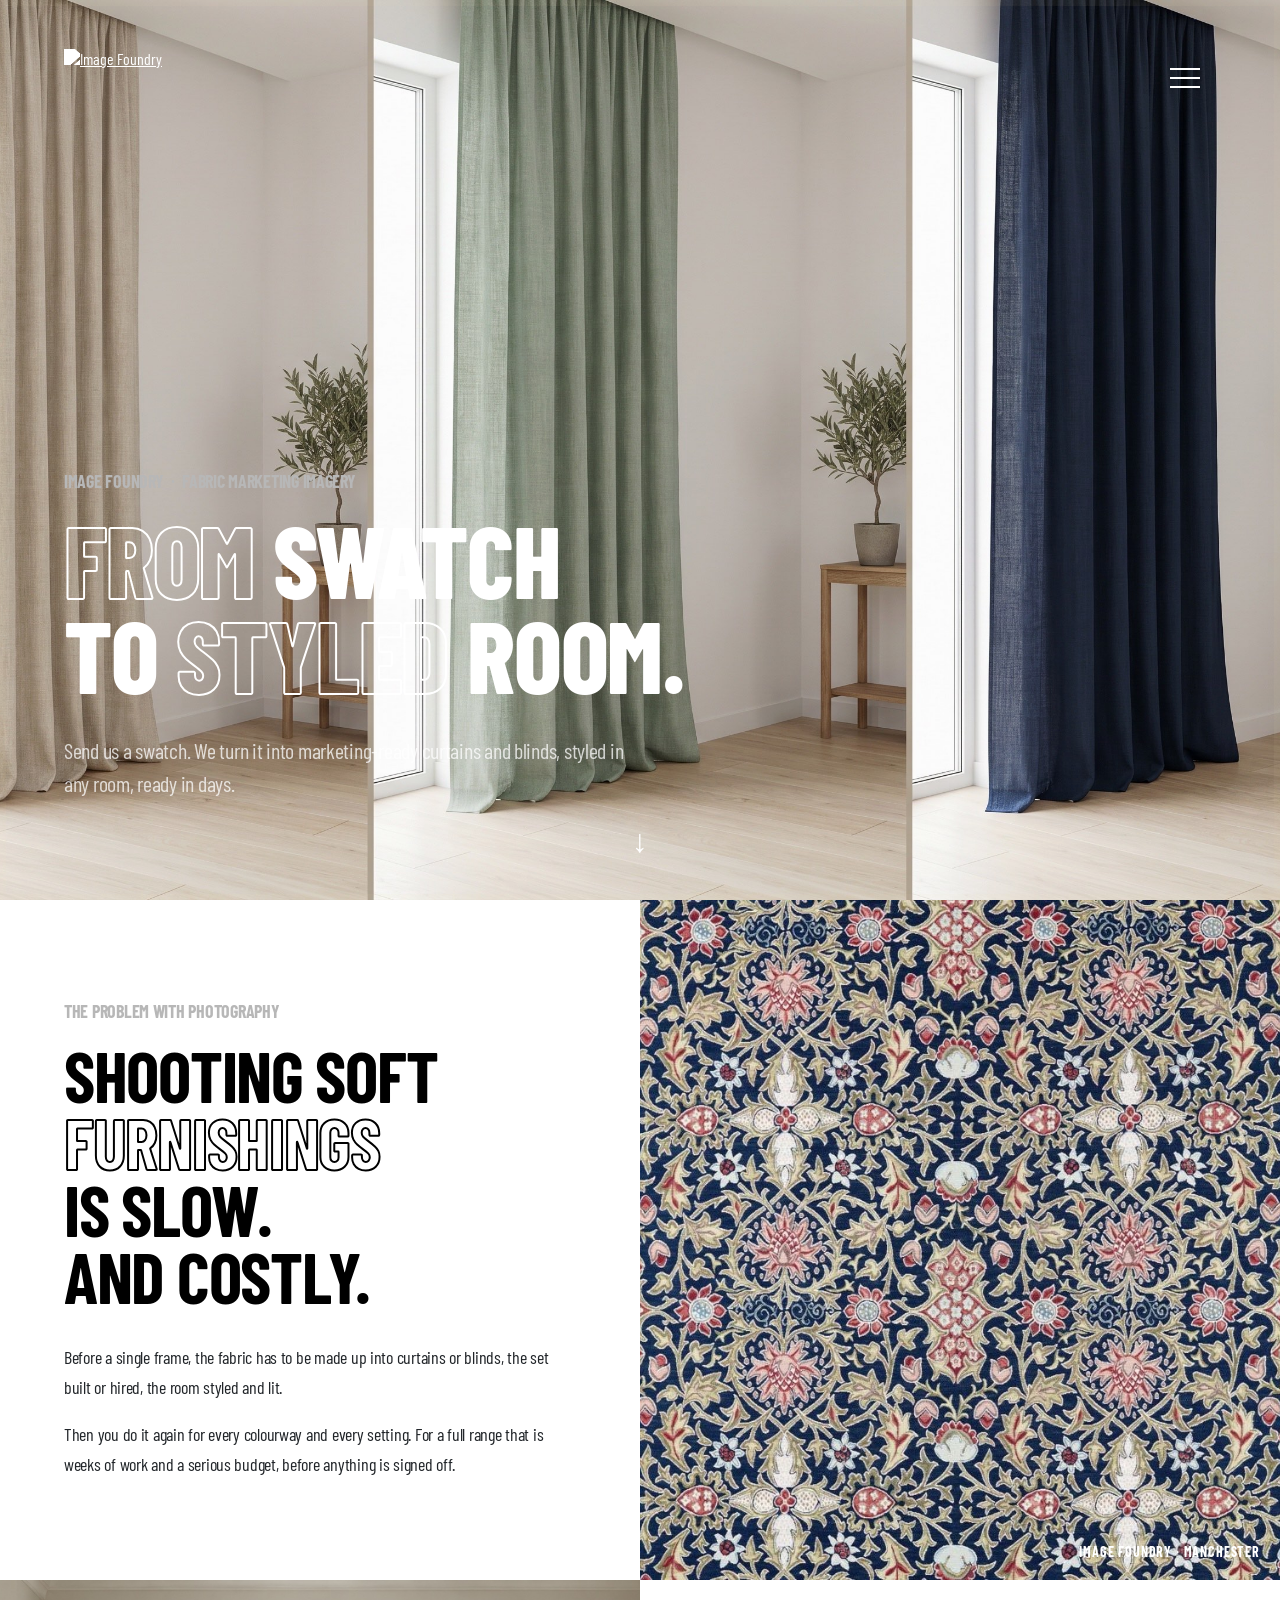
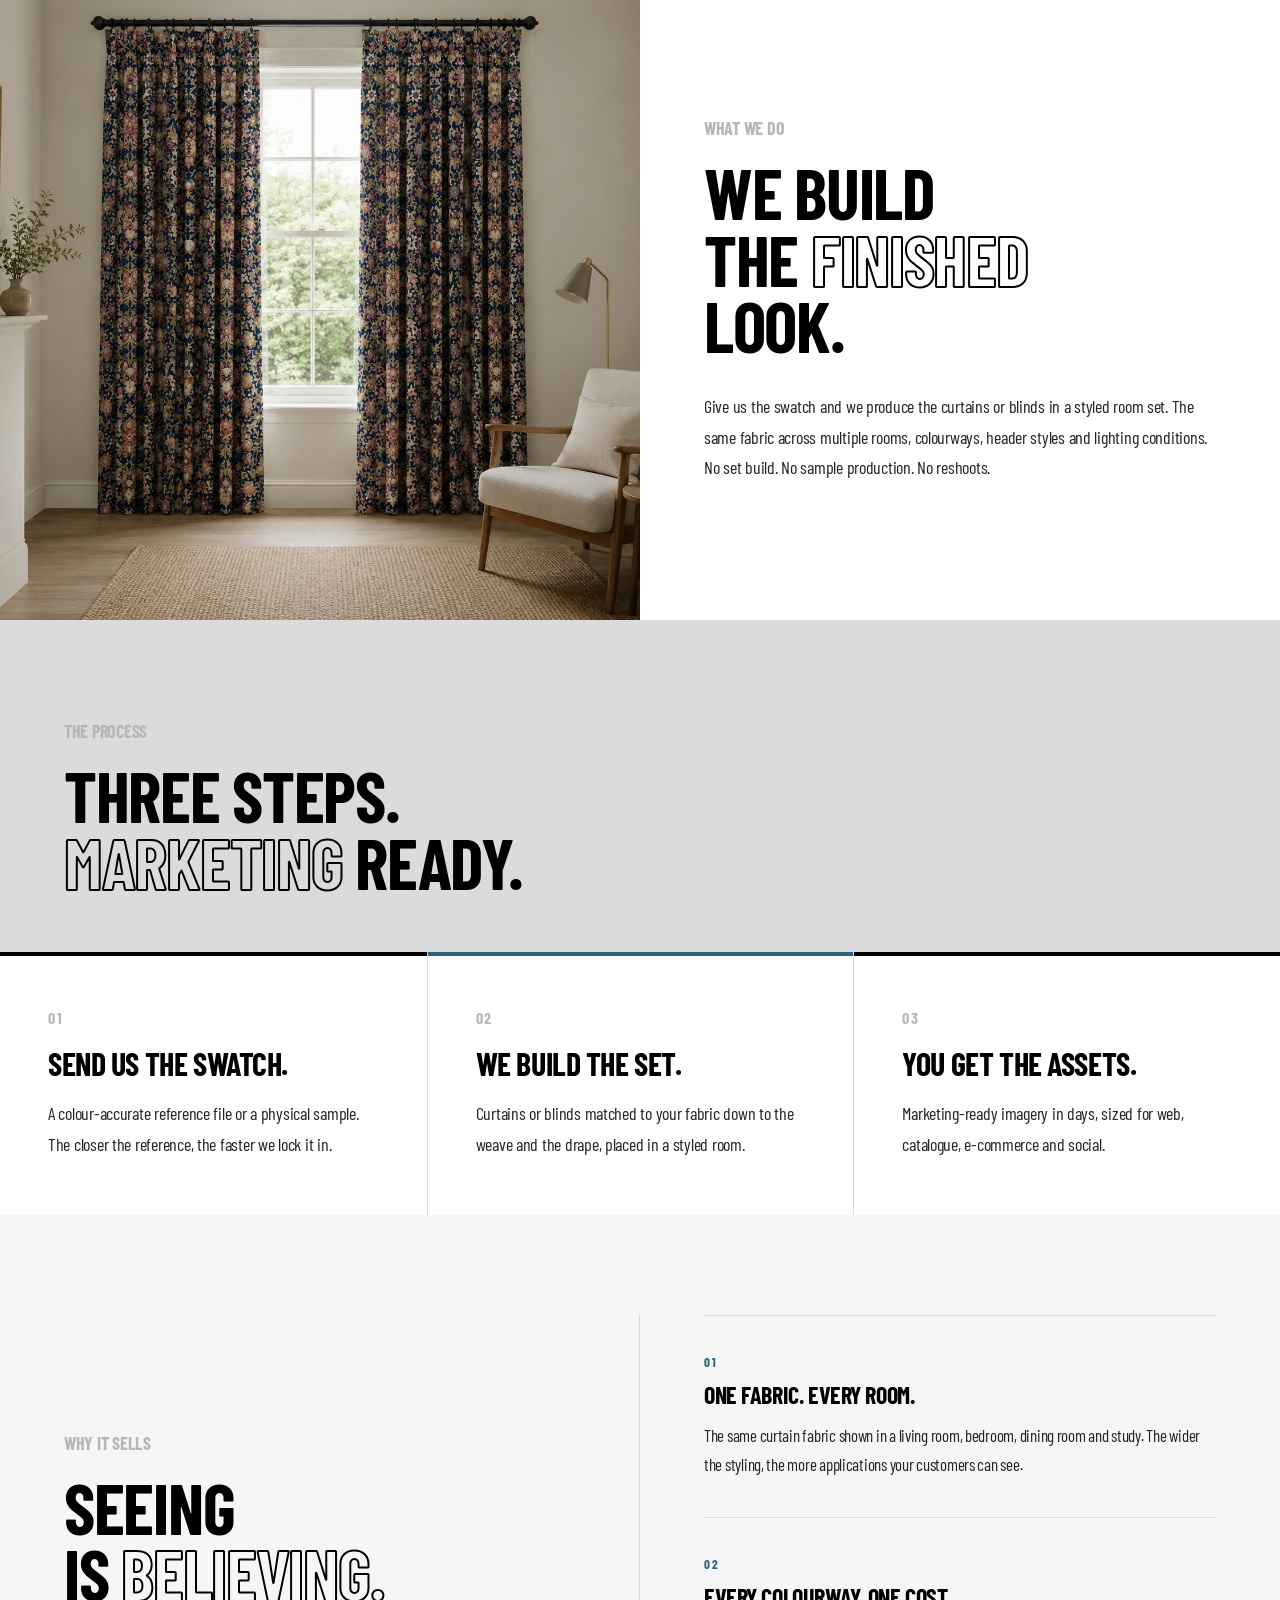
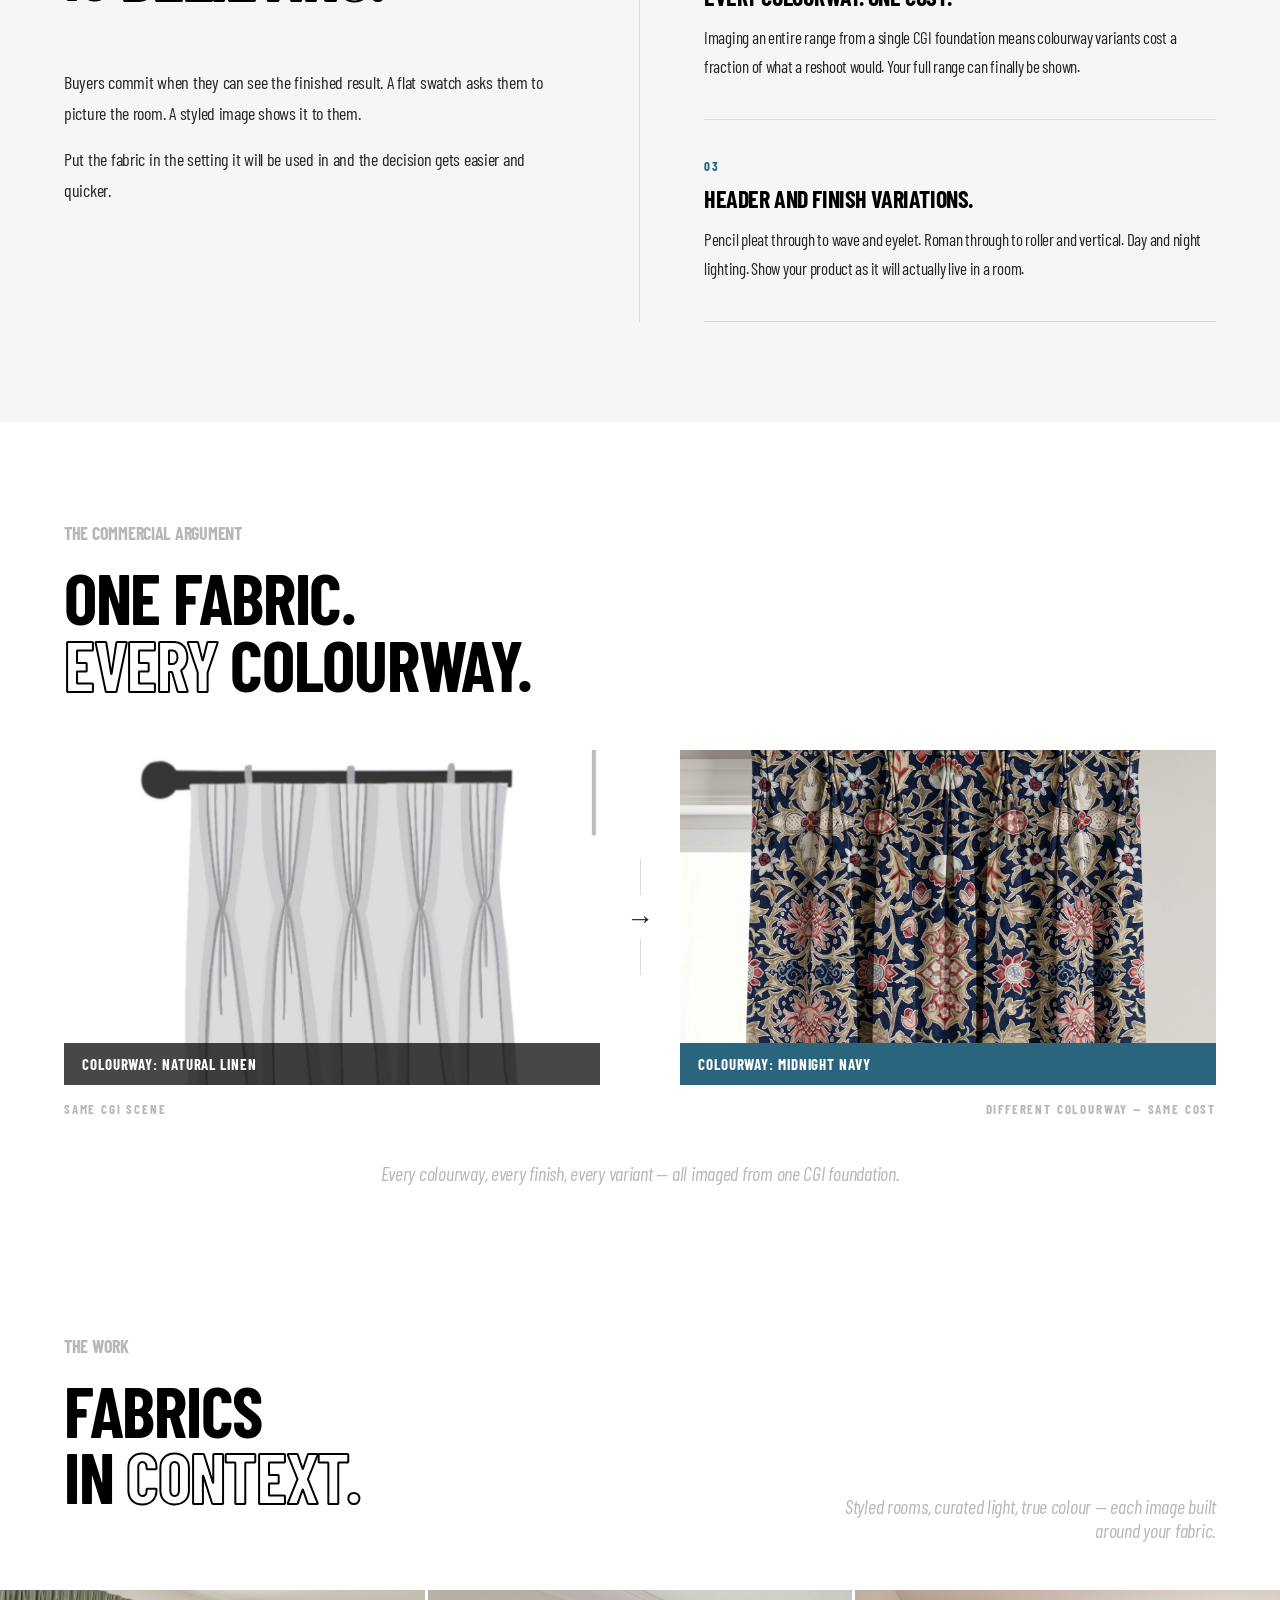
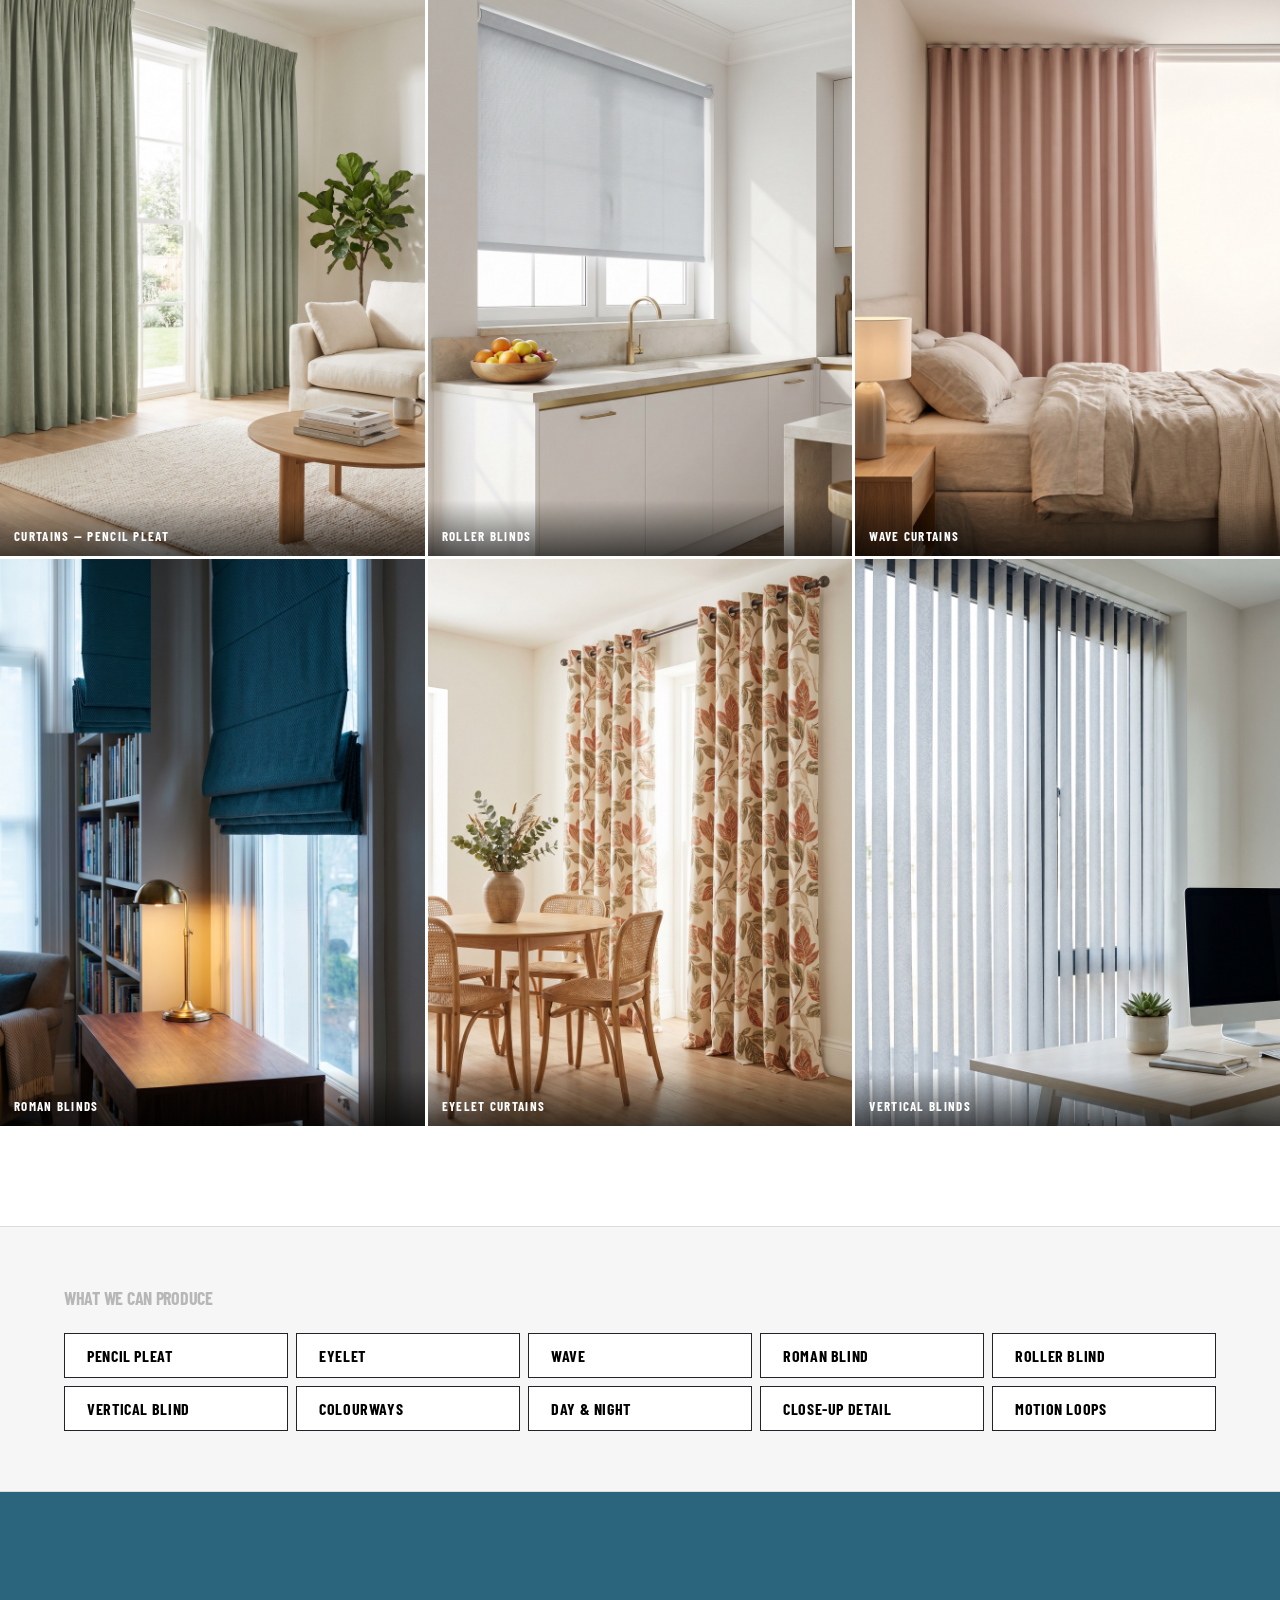
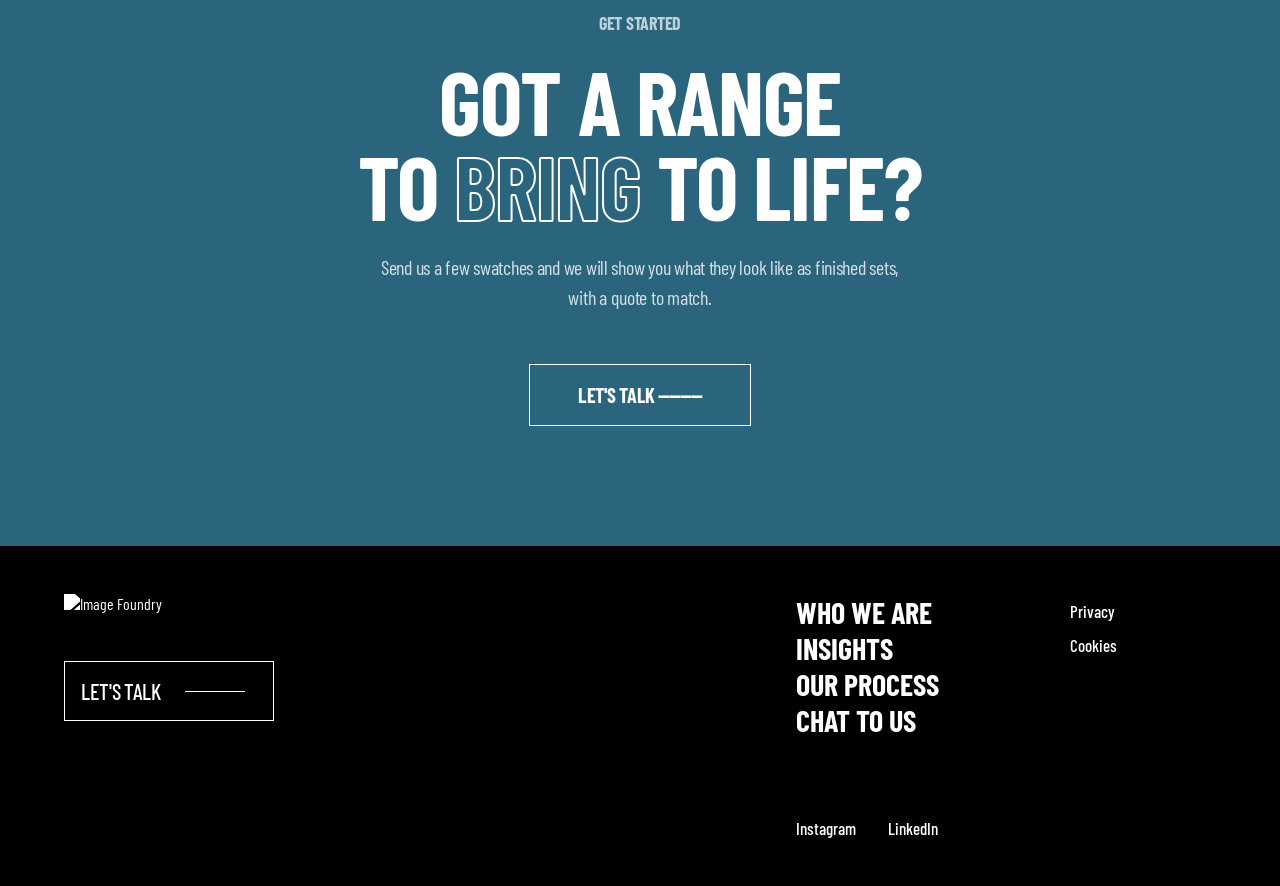
==== index.html @ 603dbf9d "Performance: compress images to 65%, lazy load, preload hero" ====
<!DOCTYPE html>
<html lang="en">
<head>
<meta charset="UTF-8">
<meta name="viewport" content="width=device-width, initial-scale=1.0">
<title>Curtain &amp; Blind Fabric Imagery | Image Foundry</title>
<link rel="preconnect" href="https://fonts.googleapis.com">
<link rel="preconnect" href="https://fonts.gstatic.com" crossorigin>
<link href="https://fonts.googleapis.com/css2?family=Barlow+Condensed:ital,wght@0,300;0,400;0,500;0,600;0,700;0,800;1,400&display=swap" rel="stylesheet" media="print" onload="this.media='all'">
<noscript><link href="https://fonts.googleapis.com/css2?family=Barlow+Condensed:ital,wght@0,300;0,400;0,500;0,600;0,700;0,800;1,400&display=swap" rel="stylesheet"></noscript>

<link rel="preload" href="images/1-HERO~1.jpg" as="image" fetchpriority="high">
<link rel="stylesheet" href="style.css">

</head>
<body>

<!-- HEADER -->
<header class="site-header">
  <div class="bi"><a href="https://www.imagefoundry.co.uk/"><img src="https://www.imagefoundry.co.uk/wp-content/themes/blankslate/images/if-logo.svg" alt="Image Foundry" /></a></div>
</header>

<!-- Floating nav widget -->
<div class="sf">
  <div class="sf-top-row">
    <div class="sf-phone"><a href="tel:01613021580">0161 302 1580</a></div>
    <div class="sf-burger" role="button" aria-label="Open menu"><span></span></div>
  </div>
  <div class="sf-contact-btn"><a href="https://www.imagefoundry.co.uk/contact-us/">Let's talk</a></div>
</div>

<!-- Full-screen nav overlay -->
<nav class="nav-overlay" id="navOverlay">
  <div class="nav-content-panel" id="navContentPanel"></div>
  <div class="nav-links-panel">
    <button class="nav-close" id="navClose" aria-label="Close">&#10005;</button>
    <ul class="nav-links">
      <li><a href="https://www.imagefoundry.co.uk/about-us/"      data-key="about">About</a></li>
      <li><a href="https://www.imagefoundry.co.uk/your-industry/" data-key="industry">Your Industry</a></li>
      <li><a href="https://www.imagefoundry.co.uk/work/"          data-key="cases">Case Studies</a></li>
      <li><a href="https://www.imagefoundry.co.uk/insights/"      data-key="insights">Insights</a></li>
      <li><a href="https://www.imagefoundry.co.uk/process/"       data-key="process">Our Process</a></li>
      <li><a href="https://www.imagefoundry.co.uk/contact-us/"    data-key="contact">Chat to us</a></li>
    </ul>
    <div class="nav-privacy">
      <a href="https://www.imagefoundry.co.uk/privacy-policy/privacy-policy/">Privacy policy</a>
    </div>
    <div class="nav-social">
      <a href="https://www.instagram.com/imagefoundrystudios/">Instagram</a>
      <a href="https://www.linkedin.com/company/image-foundry-studios/">LinkedIn</a>
    </div>
  </div>
</nav>


<!-- S1 — HERO -->
<section class="hero" id="top">
  <div class="hero-slides">
    <img class="hero-slide active" src="images/1-HERO~1.jpg" alt="Curtains in multiple colourways — Image Foundry CGI" width="2752" height="1536" fetchpriority="high">
    <img class="hero-slide" src="images/image-5.jpeg" alt="Styled curtains in living room — Image Foundry CGI" width="1920" height="1280" loading="lazy">
  </div>
  <div class="hero-overlay"></div>
  <div class="hero-content">
    <span class="hero-eyebrow">Image Foundry &nbsp;·&nbsp; Fabric Marketing Imagery</span>
    <h1 class="hero-h1">
      <span class="outline-white">FROM</span> SWATCH<br>
      TO <span class="outline-white">STYLED</span> ROOM.
    </h1>
    <p class="hero-sub">
      Send us a swatch. We turn it into marketing-ready curtains and blinds, styled in any room, ready in days.
    </p>
  </div>

  <a class="hero-chevron" href="#problem">↓</a>
</section>


<!-- S2 — THE PROBLEM -->
<section class="section-split" id="problem">
  <div class="split-text wow">
    <span class="section-eyebrow">The problem with photography</span>
    <h2 class="section-h2">
      SHOOTING SOFT<br>
      <span class="outline">FURNISHINGS</span><br>
      IS SLOW.<br>
      AND COSTLY.
    </h2>
    <p class="section-body">
      Before a single frame, the fabric has to be made up into curtains or blinds, the set built or hired, the room styled and lit.
    </p>
    <p class="section-body">
      Then you do it again for every colourway and every setting. For a full range that is weeks of work and a serious budget, before anything is signed off.
    </p>
  </div>
  <div class="split-image">
    <!-- Replace with: <img src="YOUR_IMAGE.jpg" alt="Fabric swatch on design table"> -->
    <img class="split-image-bg" src="images/image-3.jpeg" loading="lazy" decoding="async" alt="Fabric pattern close-up — Image Foundry CGI" style="width:100%;height:100%;object-fit:cover;display:block;">
    <div class="split-image-caption">Image Foundry · Manchester</div>
  </div>
</section>


<!-- S3 — WHAT WE DO (image left, text right) -->
<section class="section-split section-split--reverse" id="whatwedo">
  <div class="split-text wow">
    <span class="section-eyebrow">What we do</span>
    <h2 class="section-h2">
      WE BUILD<br>
      THE <span class="outline">FINISHED</span><br>
      LOOK.
    </h2>
    <p class="section-body">
      Give us the swatch and we produce the curtains or blinds in a styled room set. The same fabric across multiple rooms, colourways, header styles and lighting conditions. No set build. No sample production. No reshoots.
    </p>
  </div>
  <div class="split-image">
    <img class="split-image-bg" src="images/image-1.jpeg" loading="lazy" decoding="async" alt="Curtains in styled room — Image Foundry CGI" style="width:100%;height:100%;object-fit:cover;display:block;">
  </div>
</section>


<!-- S4 — HOW IT WORKS (3 steps) -->
<section class="section-benefits" id="howitworks">
  <div class="benefits-header wow">
    <span class="section-eyebrow">The process</span>
    <h2 class="section-h2">
      THREE STEPS.<br>
      <span class="outline">MARKETING</span> READY.
    </h2>
  </div>

  <div class="benefits-grid">
    <div class="benefit-card wow">
      <span class="benefit-num">01</span>
      <h3 class="benefit-title">Send us the swatch.</h3>
      <p class="benefit-body">A colour-accurate reference file or a physical sample. The closer the reference, the faster we lock it in.</p>
    </div>
    <div class="benefit-card wow">
      <span class="benefit-num">02</span>
      <h3 class="benefit-title">We build the set.</h3>
      <p class="benefit-body">Curtains or blinds matched to your fabric down to the weave and the drape, placed in a styled room.</p>
    </div>
    <div class="benefit-card wow">
      <span class="benefit-num">03</span>
      <h3 class="benefit-title">You get the assets.</h3>
      <p class="benefit-body">Marketing-ready imagery in days, sized for web, catalogue, e-commerce and social.</p>
    </div>
  </div>
</section>


<!-- S5 — WHY IT SELLS -->
<section class="section-expertise" id="whyitsells">
  <div class="expertise-inner">
    <div class="expertise-text wow">
      <span class="section-eyebrow">Why it sells</span>
      <h2 class="section-h2">
        SEEING<br>
        IS <span class="outline">BELIEVING.</span>
      </h2>
      <p class="section-body" style="margin-top:28px">
        Buyers commit when they can see the finished result. A flat swatch asks them to picture the room. A styled image shows it to them.
      </p>
      <p class="section-body">
        Put the fabric in the setting it will be used in and the decision gets easier and quicker.
      </p>
    </div>
    <div class="expertise-points">
      <div class="expertise-point wow">
        <span class="ep-num">01</span>
        <h3 class="ep-title">One fabric. Every room.</h3>
        <p class="ep-body">The same curtain fabric shown in a living room, bedroom, dining room and study. The wider the styling, the more applications your customers can see.</p>
      </div>
      <div class="expertise-point wow">
        <span class="ep-num">02</span>
        <h3 class="ep-title">Every colourway. One cost.</h3>
        <p class="ep-body">Imaging an entire range from a single CGI foundation means colourway variants cost a fraction of what a reshoot would. Your full range can finally be shown.</p>
      </div>
      <div class="expertise-point wow">
        <span class="ep-num">03</span>
        <h3 class="ep-title">Header and finish variations.</h3>
        <p class="ep-body">Pencil pleat through to wave and eyelet. Roman through to roller and vertical. Day and night lighting. Show your product as it will actually live in a room.</p>
      </div>
    </div>
  </div>
</section>


<!-- S6 — COLOURWAY PANEL -->
<section class="section-colourway" id="colourway">
  <div class="colourway-header wow">
    <span class="section-eyebrow">The commercial argument</span>
    <h2 class="section-h2">
      ONE FABRIC.<br>
      <span class="outline">EVERY</span> COLOURWAY.
    </h2>
  </div>

  <div class="colourway-panels wow">
    <div class="colourway-panel">
      <img src="images/image-4.jpeg" alt="Pencil pleat curtain header detail — Image Foundry CGI">
      <div class="panel-badge">
        <span>Colourway: Natural Linen</span>
      </div>
    </div>

    <div class="panel-arrow">
      <div class="panel-arrow-line"></div>
      <div class="panel-arrow-sym">→</div>
      <div class="panel-arrow-line"></div>
    </div>

    <div class="colourway-panel">
      <img src="images/image-2.jpeg" alt="Navy floral curtain close-up — Image Foundry CGI">
      <div class="panel-badge teal">
        <span>Colourway: Midnight Navy</span>
      </div>
    </div>
  </div>

  <div class="colourway-sublabels">
    <span class="colourway-sublabel">Same CGI scene</span>
    <span></span>
    <span class="colourway-sublabel right">Different colourway — same cost</span>
  </div>

  <p class="colourway-caption">Every colourway, every finish, every variant — all imaged from one CGI foundation.</p>
</section>


<!-- S7 — GALLERY -->
<section class="section-gallery" id="gallery">
  <div class="gallery-header wow">
    <div>
      <span class="section-eyebrow">The work</span>
      <h2 class="section-h2">FABRICS<br>IN <span class="outline">CONTEXT.</span></h2>
    </div>
    <p class="gallery-caption-text">Styled rooms, curated light, true colour — each image built around your fabric.</p>
  </div>

  <div class="gallery-grid">
    <div class="gi">
      <div class="gi-inner">
        <img src="images/2-PENC~1.jpg" loading="lazy" decoding="async" alt="Pencil Pleat curtains — Image Foundry CGI">
        <div class="gi-tag">Curtains — Pencil Pleat</div>
        <div class="gi-overlay"><span>View project</span></div>
      </div>
    </div>
    <div class="gi">
      <div class="gi-inner">
        <img src="images/3-ROLL~1.jpg" loading="lazy" decoding="async" alt="Roller Blind — Image Foundry CGI">
        <div class="gi-tag">Roller Blinds</div>
        <div class="gi-overlay"><span>View project</span></div>
      </div>
    </div>
    <div class="gi">
      <div class="gi-inner">
        <img src="images/4-WAVE~1.jpg" loading="lazy" decoding="async" alt="Wave curtains — Image Foundry CGI">
        <div class="gi-tag">Wave Curtains</div>
        <div class="gi-overlay"><span>View project</span></div>
      </div>
    </div>
    <div class="gi">
      <div class="gi-inner">
        <img src="images/5-ROMA~1.jpg" loading="lazy" decoding="async" alt="Roman Blinds — Image Foundry CGI">
        <div class="gi-tag">Roman Blinds</div>
        <div class="gi-overlay"><span>View project</span></div>
      </div>
    </div>
    <div class="gi">
      <div class="gi-inner">
        <img src="images/6-EYEL~1.jpg" loading="lazy" decoding="async" alt="Eyelet curtains — Image Foundry CGI">
        <div class="gi-tag">Eyelet Curtains</div>
        <div class="gi-overlay"><span>View project</span></div>
      </div>
    </div>
    <div class="gi">
      <div class="gi-inner">
        <img src="images/7-VERT~1.jpg" loading="lazy" decoding="async" alt="Vertical Blinds — Image Foundry CGI">
        <div class="gi-tag">Vertical Blinds</div>
        <div class="gi-overlay"><span>View project</span></div>
      </div>
    </div>
  </div>
</section>


<!-- WHAT WE CAN PRODUCE STRIP -->
<div class="sector-strip">
  <span class="sector-strip-label">What we can produce</span>
  <div class="sector-links">
    <a href="#" class="sector-link">Pencil Pleat</a>
    <a href="#" class="sector-link">Eyelet</a>
    <a href="#" class="sector-link">Wave</a>
    <a href="#" class="sector-link">Roman Blind</a>
    <a href="#" class="sector-link">Roller Blind</a>
    <a href="#" class="sector-link">Vertical Blind</a>
    <a href="#" class="sector-link">Colourways</a>
    <a href="#" class="sector-link">Day &amp; Night</a>
    <a href="#" class="sector-link">Close-up Detail</a>
    <a href="#" class="sector-link">Motion Loops</a>
  </div>
</div>


<!-- S8 — CTA BAND -->
<section class="section-cta">
  <span class="cta-eyebrow">Get started</span>
  <h2 class="cta-h2">
    GOT A RANGE<br>
    TO <span class="outline-white">BRING</span> TO LIFE?
  </h2>
  <p class="cta-sub">Send us a few swatches and we will show you what they look like as finished sets, with a quote to match.</p>
  <a href="https://www.imagefoundry.co.uk/contact-us/" class="cta-btn">Let's talk</a>
</section>


<!-- FOOTER -->
<footer>
  <div class="footer-inner">
    <div class="footer-col--logo">
      <img src="https://www.imagefoundry.co.uk/wp-content/themes/blankslate/images/if-logo.svg" alt="Image Foundry" class="footer-logo-img">
      <div class="footer-contact">
        <a href="https://www.imagefoundry.co.uk/contact-us/" class="footer-lets-talk">Let's talk</a>
      </div>
    </div>
    <div class="footer-col--gap"></div>
    <ul class="footer-links-large">
      <li><a href="https://www.imagefoundry.co.uk/about-us/">Who We Are</a></li>
      <li><a href="https://www.imagefoundry.co.uk/insights/">Insights</a></li>
      <li><a href="https://www.imagefoundry.co.uk/process/">Our Process</a></li>
      <li><a href="https://www.imagefoundry.co.uk/contact-us/">Chat to us</a></li>
    </ul>
    <ul class="footer-links-small">
      <li><a href="https://www.imagefoundry.co.uk/privacy-policy/privacy-policy/">Privacy</a></li>
      <li><a href="#">Cookies</a></li>
    </ul>
    <ul class="footer-social-links">
      <li><a href="https://www.instagram.com/imagefoundrystudios/" target="_blank" rel="noopener">Instagram</a></li>
      <li><a href="https://www.linkedin.com/company/image-foundry-studios/" target="_blank" rel="noopener">LinkedIn</a></li>
    </ul>
  </div>
</footer>

<script src="script.js"></script>

</body>
</html>
---- style.css ----
*, *::before, *::after { box-sizing: border-box; margin: 0; padding: 0; }

:root {
  --black:      #000000;
  --white:      #FFFFFF;
  --teal:       #2A657D;
  --off-white:  #F6F6F6;
  --light-grey: #DBDBDB;
  --mid-grey:   #B7B7B7;
  --near-black: #212529;
  --font: 'Barlow Condensed', sans-serif;
}

html { scroll-behavior: smooth; }

body {
  background: var(--white);
  color: var(--black);
  font-family: var(--font);
  -webkit-font-smoothing: antialiased;
  overflow-x: hidden;
}

.outline {
  -webkit-text-stroke: 2px var(--black);
  -webkit-text-fill-color: transparent;
}
.outline-white {
  -webkit-text-stroke: 2px var(--white);
  -webkit-text-fill-color: transparent;
}

/* =====================
   HEADER / NAV
===================== */
.sf {
  position: fixed; top: 49px; right: 64px;
  z-index: 9999;
  display: flex; flex-direction: column; align-items: flex-end; gap: 6px;
}
.sf-top-row {
  display: flex; align-items: center; gap: 1.5rem;
  padding: 1rem 1rem 1rem 2rem;
  background: transparent;
  transition: background 800ms ease;
}
.sf.scrolled .sf-top-row { background: var(--black); }
body.nav-open .sf-phone { max-width: 0 !important; opacity: 0 !important; }
body.nav-open .sf-contact-btn { opacity: 0 !important; pointer-events: none !important; max-height: 0 !important; }
body.nav-open .sf.scrolled .sf-top-row { background: transparent; }
.sf-phone {
  white-space: nowrap; color: var(--white);
  font-size: 18px; font-weight: 700; letter-spacing: -0.015em;
  max-width: 0; overflow: hidden; opacity: 0;
  transition: max-width .35s ease, opacity .35s ease;
}
.sf-phone a { color: inherit; text-decoration: none; }
.sf.scrolled .sf-phone { max-width: 220px; opacity: 1; }
.sf-contact-btn {
  opacity: 0; pointer-events: none; max-height: 0; overflow: hidden;
  transition: opacity .3s, max-height .35s;
  width: 100%;
}
.sf.scrolled .sf-contact-btn { opacity: 1; pointer-events: auto; max-height: 80px; }
.sf-contact-btn a {
  background: var(--white); color: var(--black); border: 1px solid var(--black);
  font-family: var(--font); font-size: 19px; font-weight: 500; letter-spacing: -0.015em;
  text-transform: uppercase; text-decoration: none;
  display: flex; align-items: center; justify-content: space-between;
  width: 100%; padding: 1rem; position: relative; transition: all 800ms ease;
}
.sf-contact-btn a::after {
  content: ""; position: absolute;
  top: 50%; right: 1rem; height: 1px; width: 60px; background: var(--black);
}
.sf-contact-btn a:hover { background: var(--black); color: var(--white); }
.sf-contact-btn a:hover::after { background: var(--white); }

.sf-burger {
  width: 30px; height: 25px; position: relative;
  cursor: pointer; z-index: 10001; flex-shrink: 0; bottom: 1px;
}
.sf-burger span {
  position: absolute; top: 50%; left: 50%; margin-left: -15px;
  display: block; width: 30px; height: 2px; background: var(--white);
  transition: background-color .25s, transform .25s, opacity .25s;
}
.sf-burger span::before, .sf-burger span::after {
  content: ""; display: block; width: 30px; height: 2px;
  background: var(--white); position: absolute;
  transition: background-color .25s, transform .25s, top .25s;
}
.sf-burger span::before { top: -9px; }
.sf-burger span::after  { top:  9px; }
body.nav-open .sf-burger span         { opacity: 0; }
body.nav-open .sf-burger span::before { top: 0; transform: rotate(45deg); }
body.nav-open .sf-burger span::after  { top: 0; transform: rotate(-45deg); }

.site-header {
  position: absolute; top: 0; left: 0; right: 0; z-index: 200;
  display: flex; align-items: center;
  padding: 49px 0 2rem 64px;
}
.site-header .bi img { width: 150px; filter: brightness(0) invert(1); }

body.nav-open { overflow: hidden; }
.nav-overlay {
  position: fixed; inset: 0; display: flex; flex-direction: row;
  z-index: 9998;
  transform: translateX(100%);
  transition: transform 0.45s cubic-bezier(0.4,0,0.2,1);
}
body.nav-open .nav-overlay { transform: translateX(0); }
.nav-content-panel {
  flex: 1; background: var(--white); max-height: 100vh; overflow-y: auto;
  scrollbar-width: none; -ms-overflow-style: none;
}
.nav-content-panel::-webkit-scrollbar { display: none; }
.ncp-header { padding: 3rem; }
.ncp-heading { font-size: 50px; font-weight: 700; text-transform: uppercase; line-height: 1; color: var(--black); margin-bottom: 2rem; }
.ncp-body    { font-size: 18px; color: #555; max-width: 400px; margin-bottom: 1.5rem; }
.ncp-grid    { display: grid; grid-template-columns: repeat(3,1fr); gap: 12px; padding: 0 3rem 3rem; }
.ncp-item    { position: relative; overflow: hidden; display: block; text-decoration: none; height: 220px; }
.ncp-item::after { content: ''; position: absolute; inset: 0; background: rgba(0,0,0,.3); z-index: 1; }
.ncp-item img { width: 100%; height: 100%; object-fit: cover; transition: transform .4s; }
.ncp-item:hover img { transform: scale(1.05); }
.ncp-item-label {
  position: absolute; bottom: 12px; left: 30px; z-index: 2;
  color: var(--white); font-size: 28px; font-weight: 700;
  text-transform: uppercase; text-decoration: underline;
}
.nav-links-panel {
  width: 25%; min-width: 280px; background: var(--black);
  display: flex; flex-direction: column; justify-content: space-between;
  padding: 10rem 2rem 4rem 4rem;
  height: 100vh; overflow-y: auto; flex-shrink: 0; position: relative;
  margin-left: auto;
}
.nav-close {
  position: absolute; top: 1.8rem; right: 1.8rem;
  background: none; border: none; color: var(--white); font-size: 24px;
  cursor: pointer; padding: 0; font-family: var(--font);
}
.nav-links { list-style: none; margin: 0; padding: 0; display: flex; flex-direction: column; gap: 0.6rem; }
.nav-links li a {
  font-family: var(--font); font-size: 28px; font-weight: 700; letter-spacing: -0.45px;
  text-transform: uppercase; color: var(--white); text-decoration: none;
  display: block; line-height: 1.2; transition: color 300ms ease;
}
.nav-links li a:hover, .nav-links li a.is-active { color: var(--teal); }
.nav-privacy { padding-bottom: 4rem; }
.nav-privacy a { font-size: 18px; font-weight: 500; color: var(--white); text-decoration: none; }
.nav-social { display: flex; gap: 24px; padding-top: 4rem; }
.nav-social a { font-size: 18px; font-weight: 500; color: var(--white); text-decoration: none; }
.nav-social a:hover { color: var(--teal); }

/* =====================
   S1 — HERO
===================== */
.hero {
  position: relative;
  min-height: 100vh;
  display: flex;
  flex-direction: column;
  justify-content: flex-end;
  overflow: hidden;
}

.hero-img {
  position: absolute;
  inset: 0;
  width: 100%; height: 100%;
  object-fit: cover;
  object-position: center;
}

.hero-slides {
  position: absolute;
  inset: 0;
}

.hero-slide {
  position: absolute;
  inset: 0;
  width: 100%; height: 100%;
  object-fit: cover;
  object-position: center;
  opacity: 0;
  transition: opacity 1.2s ease;
}
.hero-slide.active { opacity: 1; }

.hero-bg {
  position: absolute;
  inset: 0;
  background:
    linear-gradient(to bottom, rgba(0,0,0,0.15) 0%, rgba(0,0,0,0.72) 100%),
    linear-gradient(135deg, #2c2c2c 0%, #1a1a1a 100%);
}

.hero-overlay {
  position: absolute;
  inset: 0;
  background: rgba(0,0,0,0.01);
}


.hero-content {
  position: relative;
  z-index: 3;
  padding: 0 64px 100px;
  max-width: 960px;
}

.hero-eyebrow {
  font-size: 18px;
  font-weight: 700;
  letter-spacing: -0.27px;
  text-transform: uppercase;
  color: var(--mid-grey);
  margin-bottom: 20px;
  display: block;
}

.hero-h1 {
  font-size: clamp(58px, 8vw, 100px);
  font-weight: 800;
  letter-spacing: -1.2px;
  text-transform: uppercase;
  line-height: 0.95;
  color: var(--white);
  margin-bottom: 32px;
}

.hero-sub {
  font-size: 22px;
  font-weight: 400;
  letter-spacing: -0.27px;
  color: rgba(255,255,255,0.75);
  max-width: 580px;
  line-height: 1.5;
}

.hero-chevron {
  position: absolute;
  bottom: 40px; left: 50%;
  transform: translateX(-50%);
  z-index: 3;
  font-size: 32px;
  color: var(--white);
  animation: bounce 2s ease-in-out infinite;
  cursor: pointer;
  text-decoration: none;
}
@keyframes bounce {
  0%,100% { transform: translateX(-50%) translateY(0); }
  50%      { transform: translateX(-50%) translateY(10px); }
}

/* =====================
   S2 / S3 — 50/50 SPLIT
===================== */
.section-split {
  display: grid;
  grid-template-columns: 1fr 1fr;
  min-height: 640px;
}
.section-split--reverse { direction: rtl; }
.section-split--reverse > * { direction: ltr; }

.split-text {
  background: var(--white);
  padding: 100px 64px;
  display: flex;
  flex-direction: column;
  justify-content: center;
}

.split-image {
  position: relative;
  overflow: hidden;
}

.split-image img {
  width: 100%; height: 100%;
  object-fit: cover;
  object-position: center;
  display: block;
}

.split-image-bg {
  width: 100%; height: 100%;
  background: var(--light-grey);
  display: flex;
  align-items: center;
  justify-content: center;
  min-height: 640px;
}

.split-image-placeholder {
  font-size: 14px;
  font-weight: 700;
  letter-spacing: 0.1em;
  text-transform: uppercase;
  color: var(--mid-grey);
  text-align: center;
  padding: 24px;
}


.split-image-caption {
  position: absolute;
  bottom: 20px; right: 20px;
  font-size: 14px;
  font-weight: 700;
  letter-spacing: 0.06em;
  text-transform: uppercase;
  color: var(--white);
  z-index: 2;
}

.section-eyebrow {
  font-size: 18px;
  font-weight: 700;
  letter-spacing: -0.27px;
  text-transform: uppercase;
  color: var(--mid-grey);
  margin-bottom: 20px;
  display: block;
}

.section-h2 {
  font-size: clamp(46px, 5.5vw, 80px);
  font-weight: 700;
  letter-spacing: -1.28px;
  text-transform: uppercase;
  line-height: 0.95;
  margin-bottom: 32px;
}

.section-body {
  font-size: 18px;
  font-weight: 400;
  letter-spacing: -0.27px;
  line-height: 1.7;
  color: var(--near-black);
}
.section-body + .section-body { margin-top: 16px; }

/* =====================
   S4 — HOW IT WORKS (3-col)
===================== */
.section-benefits {
  background: var(--light-grey);
  padding: 100px 0 0;
}

.benefits-header { padding: 0 64px; margin-bottom: 56px; }

.benefits-grid {
  display: grid;
  grid-template-columns: repeat(3, 1fr);
}

.benefit-card {
  background: var(--white);
  padding: 56px 48px;
  border-left: 1px solid var(--light-grey);
  position: relative;
}
.benefit-card:first-child { border-left: none; }

.benefit-card::before {
  content: '';
  position: absolute;
  top: 0; left: 0; right: 0;
  height: 4px;
  background: var(--black);
}
.benefit-card:nth-child(2)::before { background: var(--teal); }

.benefit-num {
  font-size: 16px;
  font-weight: 700;
  letter-spacing: 0.1em;
  text-transform: uppercase;
  color: var(--mid-grey);
  display: block;
  margin-bottom: 20px;
}

.benefit-title {
  font-size: 32px;
  font-weight: 700;
  letter-spacing: -0.42px;
  text-transform: uppercase;
  line-height: 1.05;
  margin-bottom: 18px;
  color: var(--black);
}

.benefit-body {
  font-size: 18px;
  font-weight: 400;
  letter-spacing: -0.27px;
  line-height: 1.7;
  color: var(--near-black);
}

/* =====================
   S5 — WHY IT SELLS (50/50)
===================== */
.section-expertise {
  background: var(--off-white);
  padding: 100px 0;
}

.expertise-inner {
  display: grid;
  grid-template-columns: 1fr 1fr;
}

.expertise-text {
  padding: 0 64px;
  border-right: 1px solid var(--light-grey);
  display: flex;
  flex-direction: column;
  justify-content: center;
}

.expertise-points { padding: 0 64px; }

.expertise-point {
  padding: 38px 0;
  border-bottom: 1px solid var(--light-grey);
}
.expertise-point:first-child { border-top: 1px solid var(--light-grey); }

.ep-num {
  font-size: 13px;
  font-weight: 700;
  letter-spacing: 0.15em;
  text-transform: uppercase;
  color: var(--teal);
  display: block;
  margin-bottom: 10px;
}

.ep-title {
  font-size: 24px;
  font-weight: 700;
  letter-spacing: -0.42px;
  text-transform: uppercase;
  margin-bottom: 12px;
  color: var(--black);
}

.ep-body {
  font-size: 17px;
  font-weight: 400;
  letter-spacing: -0.27px;
  line-height: 1.7;
  color: var(--near-black);
}

/* =====================
   S6 — COLOURWAY PANEL
===================== */
.section-colourway {
  background: var(--white);
  padding: 100px 64px;
}

.colourway-header { margin-bottom: 52px; }

.colourway-panels {
  display: grid;
  grid-template-columns: 1fr 80px 1fr;
  align-items: center;
}

.colourway-panel { position: relative; overflow: hidden; }

.colourway-panel img {
  width: 100%;
  aspect-ratio: 16/10;
  object-fit: cover;
  object-position: center;
  display: block;
}

.colourway-panel-bg {
  width: 100%;
  aspect-ratio: 16/10;
  background: var(--light-grey);
  display: flex;
  align-items: center;
  justify-content: center;
}

.panel-badge {
  position: absolute;
  bottom: 0; left: 0; right: 0;
  background: rgba(0,0,0,0.72);
  color: var(--white);
  font-family: var(--font);
  font-size: 15px;
  font-weight: 700;
  letter-spacing: 0.06em;
  text-transform: uppercase;
  padding: 12px 18px;
  display: flex;
  align-items: center;
  justify-content: space-between;
}

.panel-badge.teal { background: var(--teal); }

.panel-arrow {
  display: flex;
  flex-direction: column;
  align-items: center;
  justify-content: center;
  gap: 8px;
}
.panel-arrow-line { width: 1px; height: 36px; background: var(--light-grey); }
.panel-arrow-sym { font-size: 28px; color: var(--near-black); line-height: 1; }

.colourway-sublabels {
  display: grid;
  grid-template-columns: 1fr 80px 1fr;
  margin-top: 16px;
}
.colourway-sublabel {
  font-size: 13px;
  font-weight: 700;
  letter-spacing: 0.14em;
  text-transform: uppercase;
  color: var(--mid-grey);
}
.colourway-sublabel.right { text-align: right; }

.colourway-caption {
  text-align: center;
  margin-top: 44px;
  font-size: 20px;
  font-weight: 400;
  font-style: italic;
  color: var(--mid-grey);
  letter-spacing: -0.27px;
}

/* =====================
   S7 — GALLERY
===================== */
.section-gallery {
  background: var(--white);
  padding: 50px 0 100px;
}

.gallery-header {
  padding: 0 64px;
  margin-bottom: 48px;
  display: flex;
  justify-content: space-between;
  align-items: flex-end;
}

.gallery-caption-text {
  font-size: 20px;
  font-weight: 400;
  letter-spacing: -0.27px;
  font-style: italic;
  color: var(--mid-grey);
  max-width: 400px;
  text-align: right;
}

.gallery-grid {
  display: grid;
  grid-template-columns: repeat(3, 1fr);
  gap: 3px;
}

.gi { overflow: hidden; position: relative; }

.gi-inner {
  aspect-ratio: 3 / 4;
  position: relative;
  overflow: hidden;
  background: var(--light-grey);
}

.gi-inner img {
  width: 100%;
  height: 100%;
  object-fit: cover;
  object-position: center;
  display: block;
  transition: transform 0.5s ease;
}
.gi:hover .gi-inner img { transform: scale(1.04); }

.gi-placeholder {
  width: 100%; height: 100%;
  display: flex;
  align-items: center;
  justify-content: center;
  font-size: 12px;
  font-weight: 700;
  letter-spacing: 0.1em;
  text-transform: uppercase;
  color: var(--mid-grey);
}

.gi-overlay {
  position: absolute;
  bottom: 0; left: 0; right: 0;
  background: rgba(0,0,0,0.72);
  color: var(--white);
  display: flex;
  align-items: center;
  justify-content: space-between;
  padding: 12px 18px;
  font-size: 16px;
  font-weight: 400;
  letter-spacing: -0.27px;
  opacity: 0;
  transition: opacity 0.25s;
}
.gi:hover .gi-overlay { opacity: 1; }

.gi-tag {
  position: absolute;
  bottom: 0; left: 0; right: 0;
  background: linear-gradient(to top, rgba(0,0,0,0.65) 0%, transparent 100%);
  color: var(--white);
  font-size: 13px;
  font-weight: 700;
  letter-spacing: 0.1em;
  text-transform: uppercase;
  padding: 28px 14px 12px;
}

/* =====================
   SECTOR STRIP
===================== */
.sector-strip {
  background: var(--off-white);
  padding: 60px 64px;
  border-top: 1px solid var(--light-grey);
  border-bottom: 1px solid var(--light-grey);
}

.sector-strip-label {
  font-size: 18px;
  font-weight: 700;
  letter-spacing: -0.27px;
  text-transform: uppercase;
  color: var(--mid-grey);
  margin-bottom: 24px;
  display: block;
}

.sector-links { display: grid; grid-template-columns: repeat(5, 1fr); gap: 8px; }

.sector-link {
  display: inline-block;
  font-family: var(--font);
  font-size: 16px;
  font-weight: 700;
  letter-spacing: 0.04em;
  text-transform: uppercase;
  color: var(--black);
  text-decoration: none;
  padding: 12px 22px;
  border: 1px solid var(--near-black);
  background: var(--white);
  transition: all 0.18s;
}
.sector-link:hover { background: var(--black); color: var(--white); }

/* =====================
   S8 — CTA (teal band)
===================== */
.section-cta {
  background: var(--teal);
  padding: 120px 64px;
  text-align: center;
  position: relative;
  overflow: hidden;
}

.cta-eyebrow {
  font-size: 18px; font-weight: 700; letter-spacing: -0.27px;
  text-transform: uppercase; color: rgba(255,255,255,0.7);
  display: block; margin-bottom: 24px;
}

.cta-h2 {
  font-size: clamp(48px, 7vw, 90px);
  font-weight: 700; letter-spacing: -1.35px;
  text-transform: uppercase; line-height: 0.95;
  color: var(--white); margin-bottom: 24px;
}

.cta-sub {
  font-size: 20px; font-weight: 400; letter-spacing: -0.27px;
  color: rgba(255,255,255,0.8); margin-bottom: 52px;
  max-width: 520px; margin-left: auto; margin-right: auto;
  line-height: 1.5;
}

.cta-btn {
  display: inline-block;
  font-family: var(--font);
  font-size: 20px; font-weight: 700; letter-spacing: -0.27px;
  text-transform: uppercase; color: var(--white);
  text-decoration: none; border: 1px solid var(--white);
  padding: 18px 48px;
  transition: background 0.2s, color 0.2s;
}
.cta-btn:hover { background: var(--white); color: var(--teal); }
.cta-btn::after { content: ' ————'; letter-spacing: -1px; }

/* =====================
   FOOTER
===================== */
footer { background: var(--black); padding: 3rem 0; }
.footer-inner {
  display: grid;
  grid-template-columns: 22% 36% auto auto;
  grid-template-rows: auto auto;
  align-items: start; column-gap: 2rem;
  padding: 0 64px;
}
.footer-col--logo { grid-column: 1; grid-row: 1 / 3; display: flex; flex-direction: column; }
.footer-col--gap  { grid-column: 2; grid-row: 1 / 3; }
.footer-logo-img  { width: 150px; display: block; filter: brightness(0) invert(1); }
.footer-contact   { margin: 3rem 0 0; }
.footer-lets-talk {
  font-family: var(--font);
  font-size: 22px; font-weight: 500; letter-spacing: -0.015em; text-transform: uppercase;
  color: var(--white); text-decoration: none; border: 1px solid var(--white);
  display: inline-block; padding: 1rem 7rem 1rem 1rem; position: relative; transition: all 800ms ease;
}
.footer-lets-talk::after { content: ""; position: absolute; top: 50%; right: 28px; height: 1px; width: 60px; background: var(--white); }
.footer-lets-talk:hover  { background: var(--white); color: var(--black); }
.footer-lets-talk:hover::after { background: var(--black); }
.footer-links-large { grid-column: 3; grid-row: 1; list-style: none; margin: 0; padding: 0; }
.footer-links-large li { font-size: 30px; font-weight: 700; line-height: 36px; text-transform: uppercase; color: var(--white); }
.footer-links-large li a { color: var(--white); text-decoration: none; transition: color 0.2s; }
.footer-links-large li a:hover { color: var(--teal); }
.footer-links-small { grid-column: 4; grid-row: 1; list-style: none; margin: 0; padding: 0; }
.footer-links-small li { font-size: 17px; font-weight: 500; color: var(--white); line-height: 2; }
.footer-links-small li a { color: var(--white); text-decoration: none; transition: color 0.2s; }
.footer-links-small li a:hover { color: var(--teal); }
.footer-social-links {
  grid-column: 3 / 5; grid-row: 2;
  list-style: none; margin: 0; padding: 0;
  display: flex; gap: 2rem; padding-top: 5rem;
}
.footer-social-links li { font-size: 17px; font-weight: 500; color: var(--white); }
.footer-social-links li a { color: var(--white); text-decoration: none; transition: color 0.2s; }
.footer-social-links li a:hover { color: var(--teal); }

/* Scroll animations */
.wow {
  opacity: 0;
  transform: translateY(24px);
  transition: opacity 0.7s ease, transform 0.7s ease;
}
.wow.visible { opacity: 1; transform: translateY(0); }

/* Warm edge glow per design spec */
body::before {
  content: '';
  position: fixed; inset: 0;
  pointer-events: none;
  box-shadow: inset 0 0 0 6px rgba(255,220,180,0.05);
  z-index: 999;
}

/* =====================
   RESPONSIVE
===================== */

/* Tablet: ≤1024px */
@media (max-width: 1024px) {
  .sf { top: 32px; right: 32px; }
  .site-header { padding: 32px 0 2rem 32px; }
  .hero-content { padding: 0 32px 80px; }

  .split-text { padding: 80px 48px; }

  .benefits-header { padding: 0 32px; }
  .benefit-card { padding: 48px 32px; }

  .expertise-text { padding: 0 48px; }
  .expertise-points { padding: 0 48px; }

  .section-colourway { padding: 80px 32px; }

  .gallery-header { padding: 0 32px; }

  .sector-strip { padding: 48px 32px; }

  .section-cta { padding: 100px 48px; }

  .footer-inner { padding: 0 32px; }

  .ncp-grid { grid-template-columns: repeat(2, 1fr); padding: 0 2rem 2rem; }
}

/* Large mobile / small tablet: ≤768px */
@media (max-width: 768px) {
  /* Nav */
  .sf { top: 20px; right: 20px; }
  .site-header { padding: 20px 0 2rem 20px; }
  .site-header .bi img { width: 120px; }

  /* Nav overlay: stack vertically on mobile */
  .nav-overlay { flex-direction: column; }
  .nav-content-panel { flex: 0 0 auto; max-height: 50vh; }
  .nav-links-panel {
    width: 100%; min-width: 0;
    height: auto; padding: 3rem 2rem 2rem;
    flex-direction: row; flex-wrap: wrap; gap: 1rem;
    align-items: flex-start;
  }
  .nav-close { top: 1rem; right: 1rem; }
  .nav-links { gap: 0.4rem; }
  .nav-links li a { font-size: 22px; }
  .nav-privacy, .nav-social { padding-top: 0; padding-bottom: 0; }
  .ncp-grid { grid-template-columns: repeat(2, 1fr); padding: 0 1.5rem 1.5rem; gap: 8px; }
  .ncp-heading { font-size: 36px; }
  .ncp-header { padding: 2rem 1.5rem; }

  /* Hero */
  .hero-content { padding: 0 20px 60px; }
  .hero {
    min-height: 0;
    height: auto;
    aspect-ratio: 4/5;
  }
  .hero-img {
    position: absolute;
    object-position: 60% center;
  }

  /* Splits: stack vertically */
  .section-split,
  .section-split--reverse {
    grid-template-columns: 1fr;
    direction: ltr;
  }
  .section-split--reverse > * { direction: ltr; }
  .section-split .split-text,
  .section-split--reverse .split-text { padding: 64px 20px; order: 1; }
  .section-split .split-image,
  .section-split--reverse .split-image { order: 2; min-height: 300px; }
  .split-image-bg { min-height: 300px; }

  /* Benefits: single column */
  .benefits-grid { grid-template-columns: 1fr; }
  .benefit-card { border-left: none; border-top: 1px solid var(--light-grey); }
  .benefit-card:first-child { border-top: none; }
  .benefits-header { padding: 0 20px; }
  .benefit-card { padding: 48px 20px; }

  /* Why it sells: stack */
  .expertise-inner { grid-template-columns: 1fr; }
  .expertise-text { padding: 64px 20px; border-right: none; border-bottom: 1px solid var(--light-grey); }
  .expertise-points { padding: 0 20px 64px; }

  /* Colourway: stack panels */
  .section-colourway { padding: 64px 20px; }
  .colourway-panels {
    grid-template-columns: 1fr;
    grid-template-rows: auto auto auto;
  }
  .panel-arrow { flex-direction: row; padding: 16px 0; }
  .panel-arrow-line { width: 36px; height: 1px; }
  .colourway-sublabels { grid-template-columns: 1fr 1fr; }
  .colourway-sublabels span:nth-child(2) { display: none; }

  /* Gallery: 2 columns */
  .gallery-grid { grid-template-columns: 1fr 1fr; }
  .gallery-header { flex-direction: column; align-items: flex-start; gap: 16px; padding: 0 20px; }
  .gallery-caption-text { text-align: left; max-width: 100%; }
  .section-gallery { padding: 64px 0; }

  /* Sector strip */
  .sector-strip { padding: 40px 20px; }
  .sector-links { grid-template-columns: repeat(2, 1fr); }

  /* CTA */
  .section-cta { padding: 80px 20px; }

  /* Footer */
  .footer-inner {
    grid-template-columns: 1fr;
    grid-template-rows: auto;
  }
  .footer-col--logo { grid-column: 1; grid-row: auto; }
  .footer-col--gap  { display: none; }
  .footer-links-large { grid-column: 1; grid-row: auto; margin-top: 2rem; }
  .footer-links-small { grid-column: 1; grid-row: auto; margin-top: 1.5rem; }
  .footer-social-links { grid-column: 1; grid-row: auto; padding-top: 2rem; }
  .footer-inner { padding: 0 20px; }
}

/* Small mobile: ≤480px */
@media (max-width: 480px) {
  .hero-h1 { letter-spacing: -0.5px; }

  .gallery-grid { grid-template-columns: 1fr; }
  .gi:nth-child(n) { grid-column: span 1; }

  .sector-links { grid-template-columns: repeat(2, 1fr); }

  .colourway-panels { gap: 0; }

  .ncp-grid { grid-template-columns: 1fr; }
  .ncp-item { height: 160px; }

  .footer-lets-talk { padding: 1rem 5rem 1rem 1rem; font-size: 18px; }
}
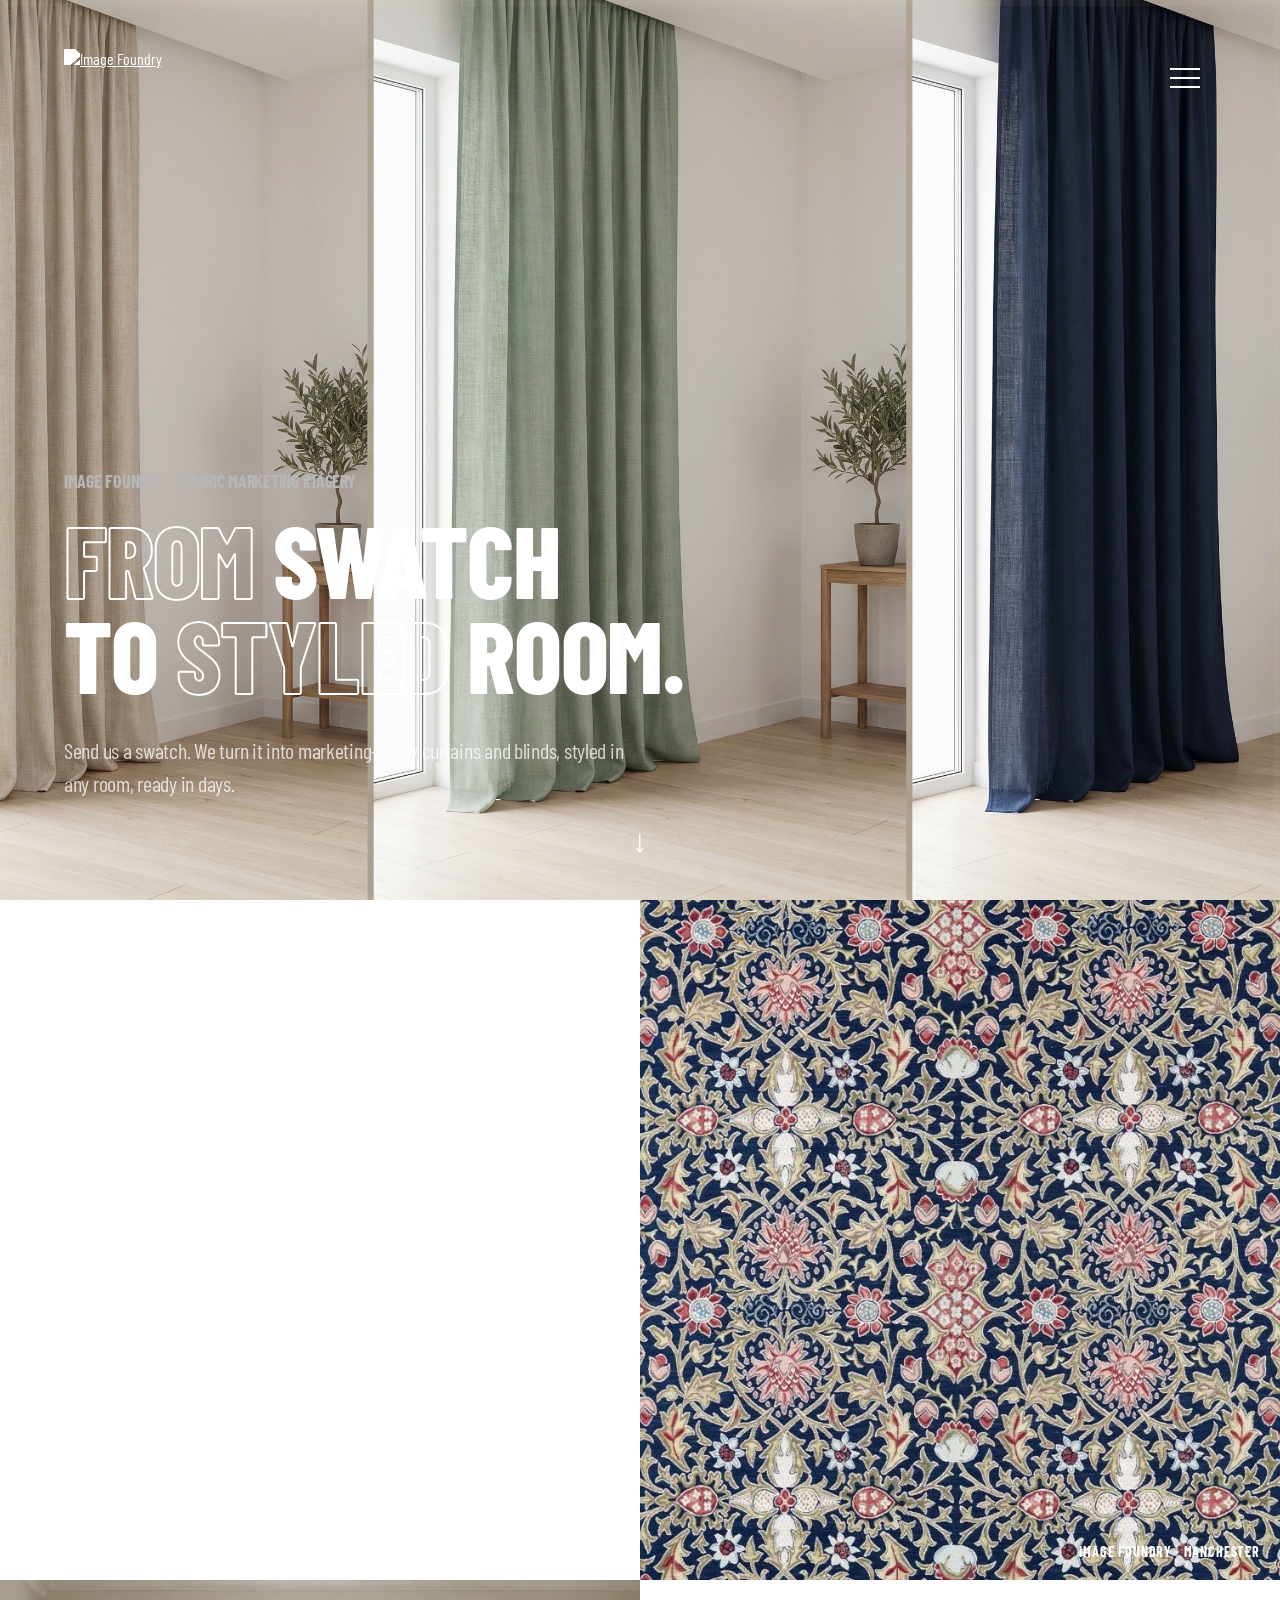
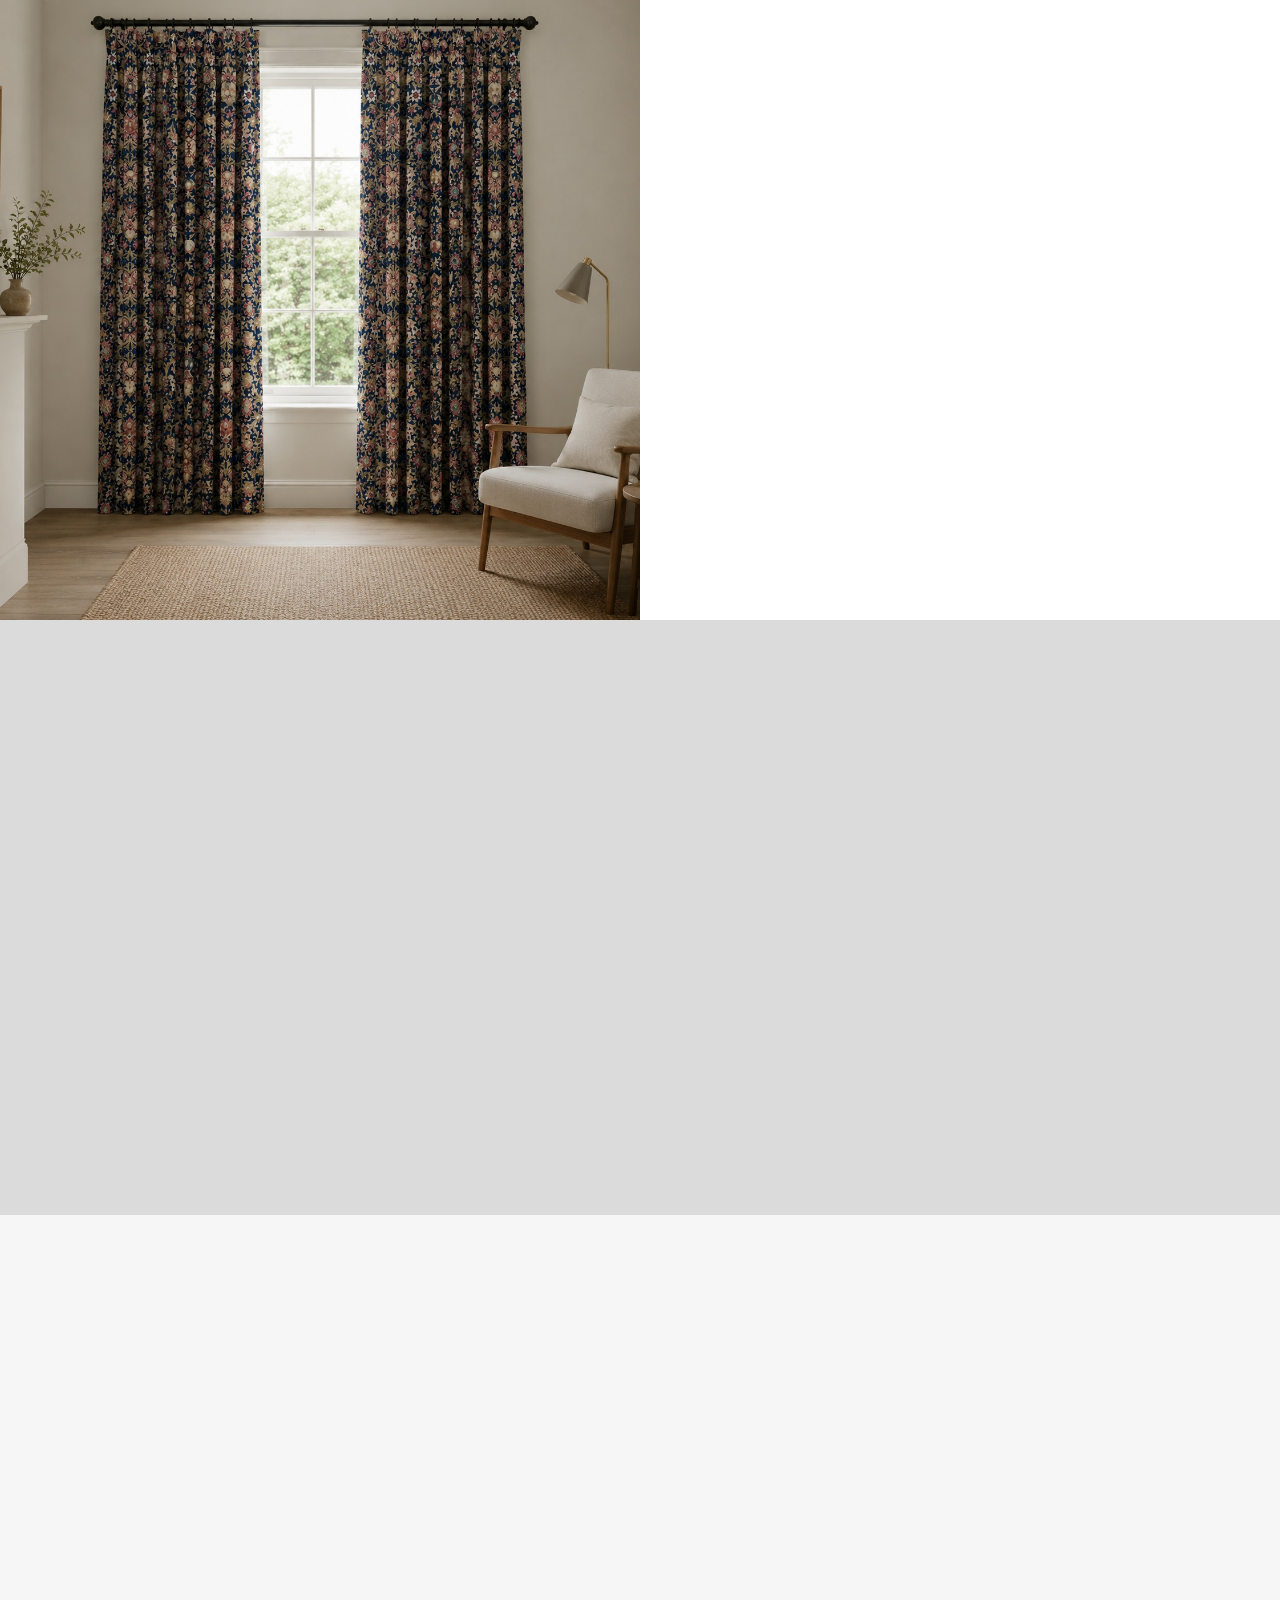
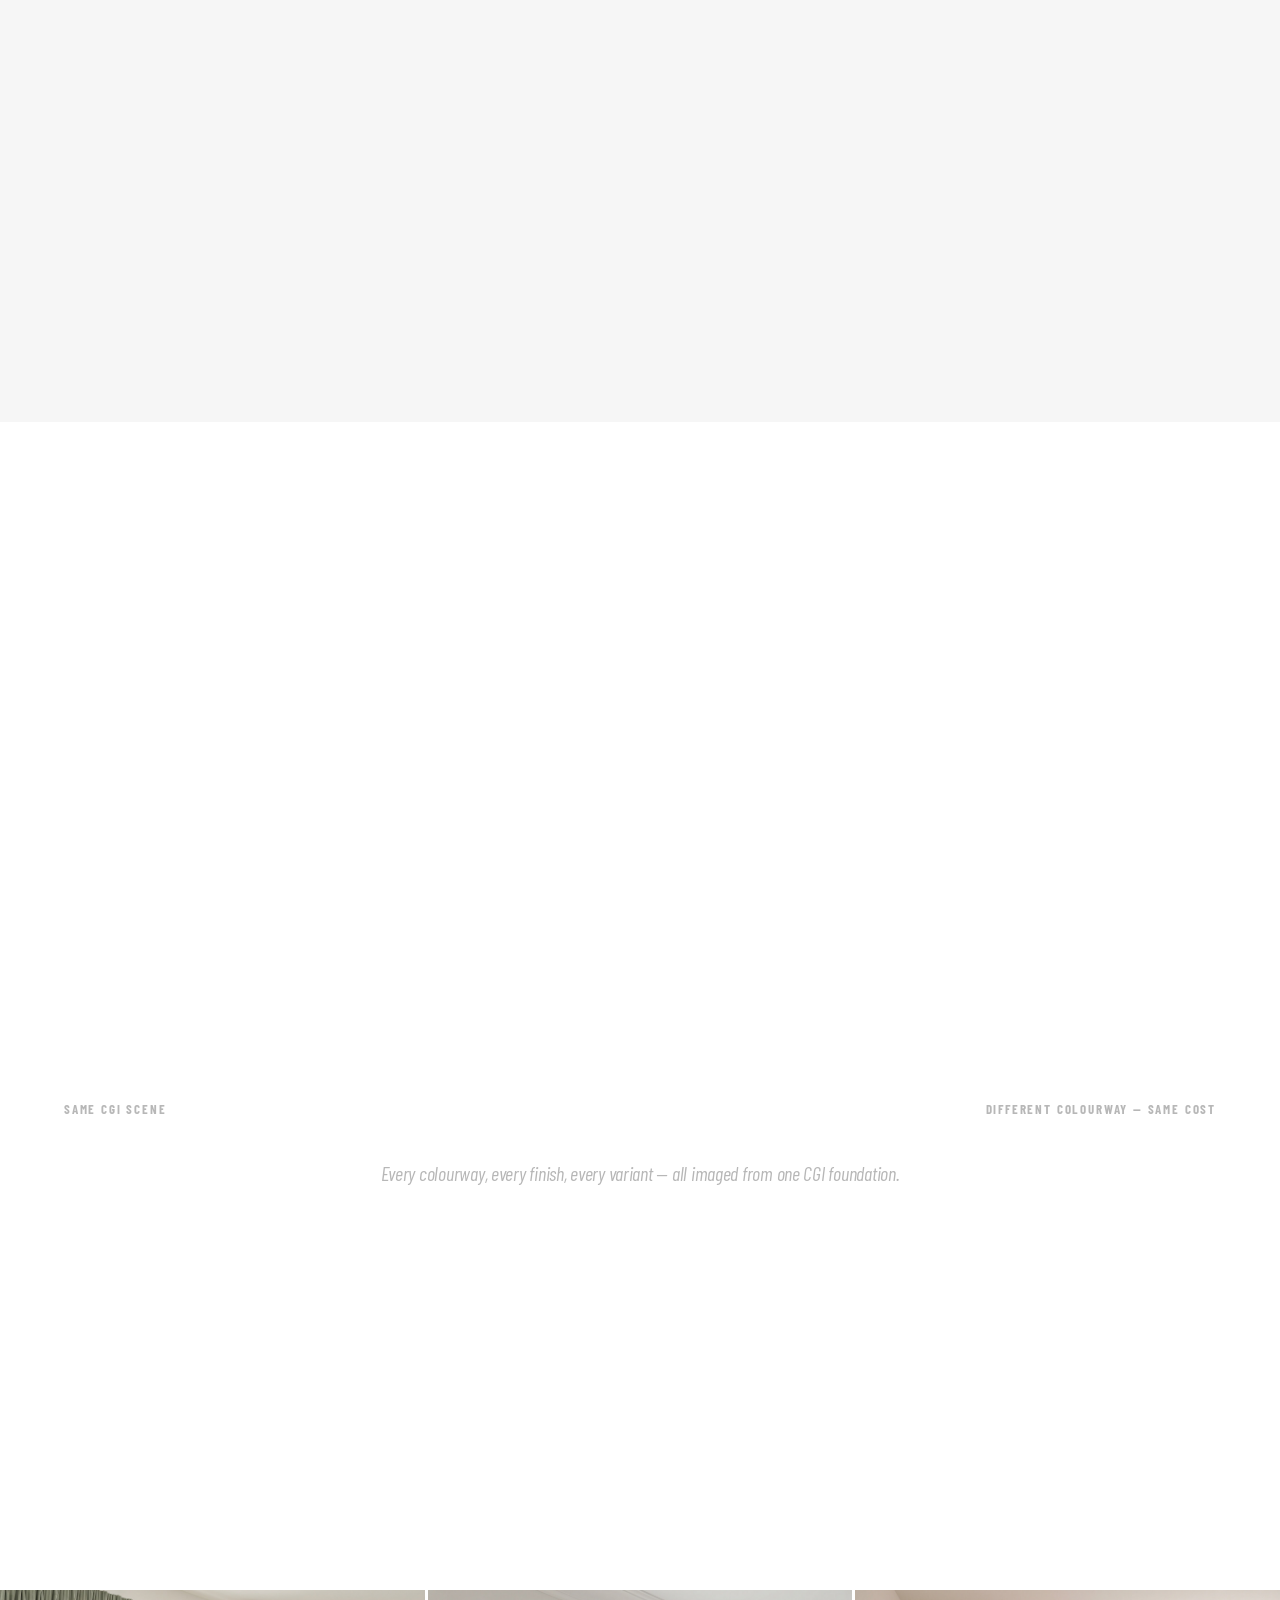
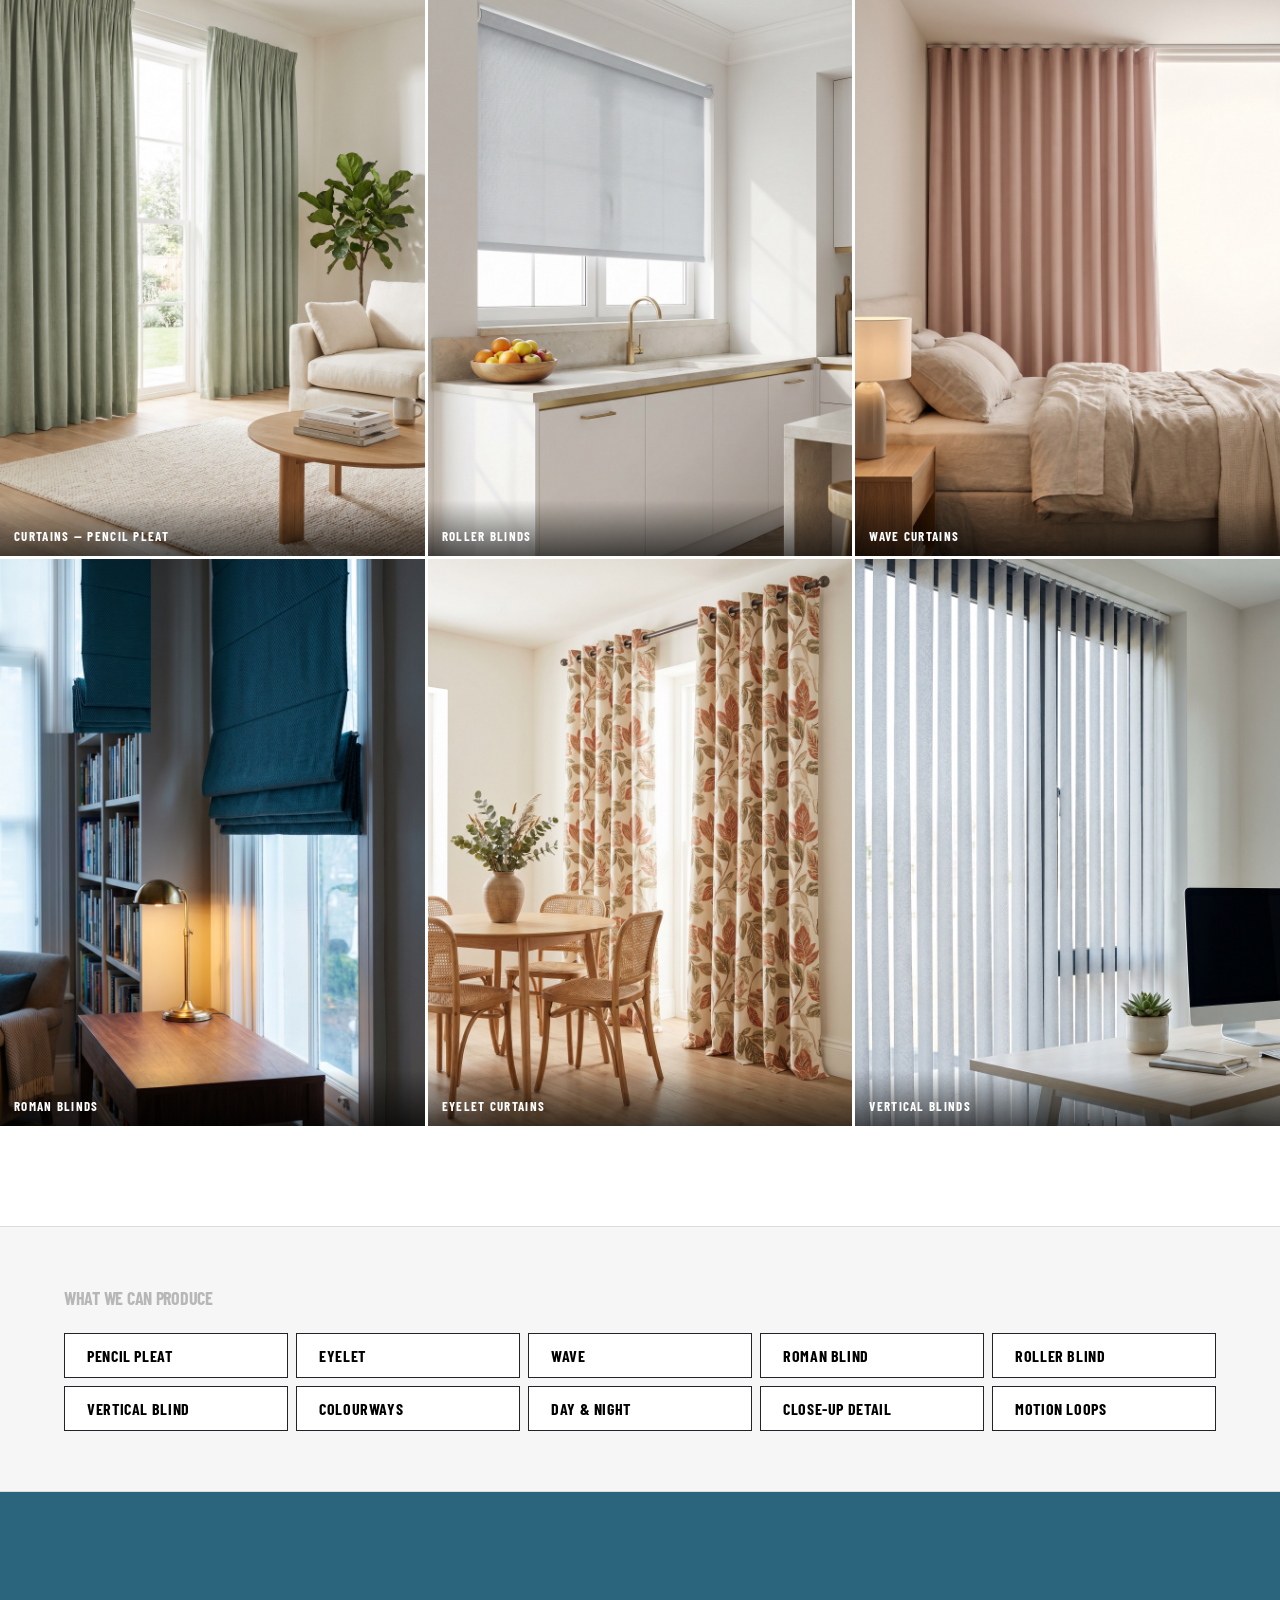
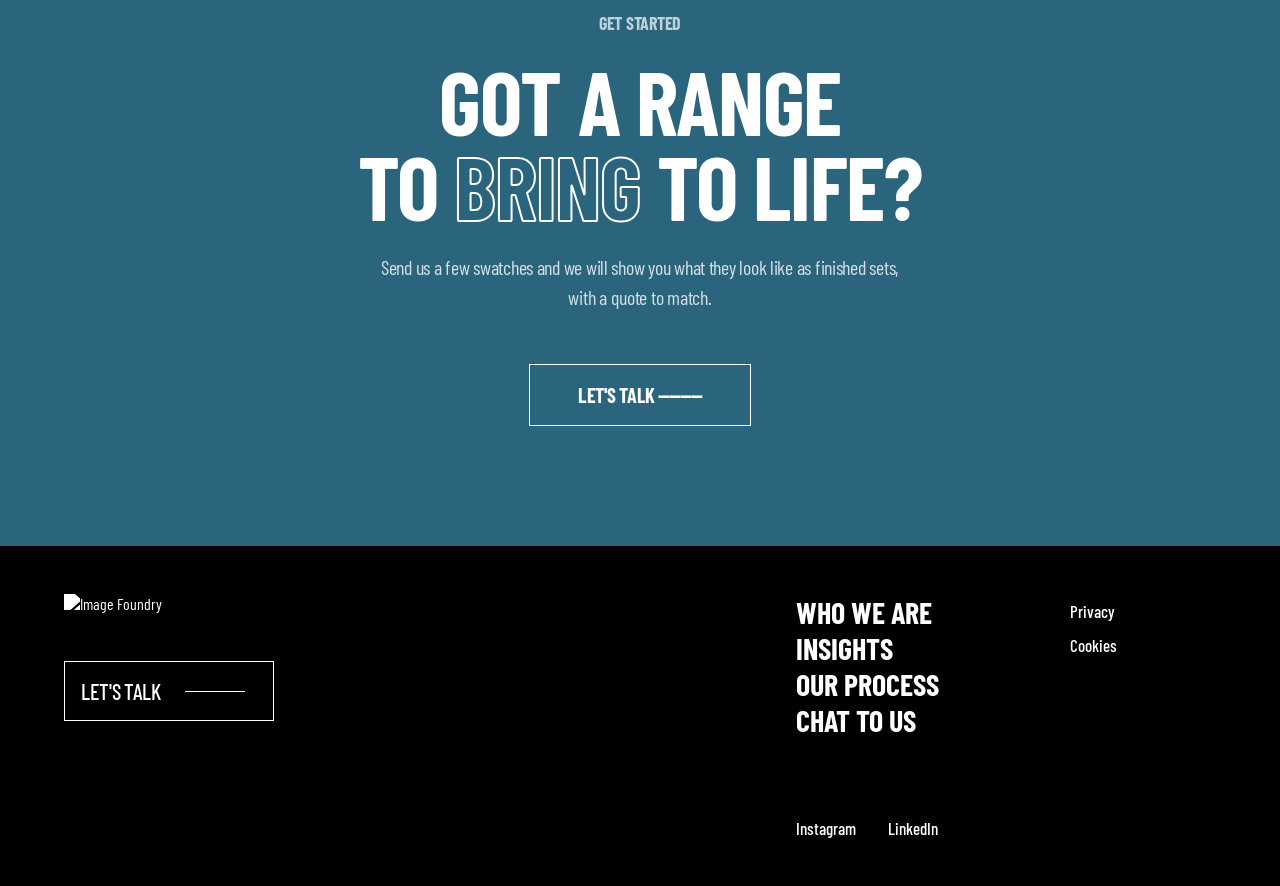
==== commit c058c766: "Use minified CSS and JS, defer script execution" ====
--- a/index.html
+++ b/index.html
@@ -10,7 +10,7 @@
 <noscript><link href="https://fonts.googleapis.com/css2?family=Barlow+Condensed:ital,wght@0,300;0,400;0,500;0,600;0,700;0,800;1,400&display=swap" rel="stylesheet"></noscript>
 
 <link rel="preload" href="images/1-HERO~1.jpg" as="image" fetchpriority="high">
-<link rel="stylesheet" href="style.css">
+<link rel="stylesheet" href="style.min.css">
 
 </head>
 <body>
@@ -342,7 +342,7 @@
   </div>
 </footer>
 
-<script src="script.js"></script>
+<script src="script.min.js" defer></script>
 
 </body>
 </html>
--- a/style.min.css
+++ b/style.min.css
@@ -0,0 +1 @@
+*,*::before,*::after{box-sizing:border-box;margin:0;padding:0;}:root{--black:#000000;--white:#FFFFFF;--teal:#2A657D;--off-white:#F6F6F6;--light-grey:#DBDBDB;--mid-grey:#B7B7B7;--near-black:#212529;--font:'Barlow Condensed',sans-serif;}html{scroll-behavior:smooth;}body{background:var(--white);color:var(--black);font-family:var(--font);-webkit-font-smoothing:antialiased;overflow-x:hidden;}.outline{-webkit-text-stroke:2px var(--black);-webkit-text-fill-color:transparent;}.outline-white{-webkit-text-stroke:2px var(--white);-webkit-text-fill-color:transparent;}.sf{position:fixed;top:49px;right:64px;z-index:9999;display:flex;flex-direction:column;align-items:flex-end;gap:6px;}.sf-top-row{display:flex;align-items:center;gap:1.5rem;padding:1rem 1rem 1rem 2rem;background:transparent;transition:background 800ms ease;}.sf.scrolled .sf-top-row{background:var(--black);}body.nav-open .sf-phone{max-width:0 !important;opacity:0 !important;}body.nav-open .sf-contact-btn{opacity:0 !important;pointer-events:none !important;max-height:0 !important;}body.nav-open .sf.scrolled .sf-top-row{background:transparent;}.sf-phone{white-space:nowrap;color:var(--white);font-size:18px;font-weight:700;letter-spacing:-0.015em;max-width:0;overflow:hidden;opacity:0;transition:max-width .35s ease,opacity .35s ease;}.sf-phone a{color:inherit;text-decoration:none;}.sf.scrolled .sf-phone{max-width:220px;opacity:1;}.sf-contact-btn{opacity:0;pointer-events:none;max-height:0;overflow:hidden;transition:opacity .3s,max-height .35s;width:100%;}.sf.scrolled .sf-contact-btn{opacity:1;pointer-events:auto;max-height:80px;}.sf-contact-btn a{background:var(--white);color:var(--black);border:1px solid var(--black);font-family:var(--font);font-size:19px;font-weight:500;letter-spacing:-0.015em;text-transform:uppercase;text-decoration:none;display:flex;align-items:center;justify-content:space-between;width:100%;padding:1rem;position:relative;transition:all 800ms ease;}.sf-contact-btn a::after{content:"";position:absolute;top:50%;right:1rem;height:1px;width:60px;background:var(--black);}.sf-contact-btn a:hover{background:var(--black);color:var(--white);}.sf-contact-btn a:hover::after{background:var(--white);}.sf-burger{width:30px;height:25px;position:relative;cursor:pointer;z-index:10001;flex-shrink:0;bottom:1px;}.sf-burger span{position:absolute;top:50%;left:50%;margin-left:-15px;display:block;width:30px;height:2px;background:var(--white);transition:background-color .25s,transform .25s,opacity .25s;}.sf-burger span::before,.sf-burger span::after{content:"";display:block;width:30px;height:2px;background:var(--white);position:absolute;transition:background-color .25s,transform .25s,top .25s;}.sf-burger span::before{top:-9px;}.sf-burger span::after{top:9px;}body.nav-open .sf-burger span{opacity:0;}body.nav-open .sf-burger span::before{top:0;transform:rotate(45deg);}body.nav-open .sf-burger span::after{top:0;transform:rotate(-45deg);}.site-header{position:absolute;top:0;left:0;right:0;z-index:200;display:flex;align-items:center;padding:49px 0 2rem 64px;}.site-header .bi img{width:150px;filter:brightness(0) invert(1);}body.nav-open{overflow:hidden;}.nav-overlay{position:fixed;inset:0;display:flex;flex-direction:row;z-index:9998;transform:translateX(100%);transition:transform 0.45s cubic-bezier(0.4,0,0.2,1);}body.nav-open .nav-overlay{transform:translateX(0);}.nav-content-panel{flex:1;background:var(--white);max-height:100vh;overflow-y:auto;scrollbar-width:none;-ms-overflow-style:none;}.nav-content-panel::-webkit-scrollbar{display:none;}.ncp-header{padding:3rem;}.ncp-heading{font-size:50px;font-weight:700;text-transform:uppercase;line-height:1;color:var(--black);margin-bottom:2rem;}.ncp-body{font-size:18px;color:#555;max-width:400px;margin-bottom:1.5rem;}.ncp-grid{display:grid;grid-template-columns:repeat(3,1fr);gap:12px;padding:0 3rem 3rem;}.ncp-item{position:relative;overflow:hidden;display:block;text-decoration:none;height:220px;}.ncp-item::after{content:'';position:absolute;inset:0;background:rgba(0,0,0,.3);z-index:1;}.ncp-item img{width:100%;height:100%;object-fit:cover;transition:transform .4s;}.ncp-item:hover img{transform:scale(1.05);}.ncp-item-label{position:absolute;bottom:12px;left:30px;z-index:2;color:var(--white);font-size:28px;font-weight:700;text-transform:uppercase;text-decoration:underline;}.nav-links-panel{width:25%;min-width:280px;background:var(--black);display:flex;flex-direction:column;justify-content:space-between;padding:10rem 2rem 4rem 4rem;height:100vh;overflow-y:auto;flex-shrink:0;position:relative;margin-left:auto;}.nav-close{position:absolute;top:1.8rem;right:1.8rem;background:none;border:none;color:var(--white);font-size:24px;cursor:pointer;padding:0;font-family:var(--font);}.nav-links{list-style:none;margin:0;padding:0;display:flex;flex-direction:column;gap:0.6rem;}.nav-links li a{font-family:var(--font);font-size:28px;font-weight:700;letter-spacing:-0.45px;text-transform:uppercase;color:var(--white);text-decoration:none;display:block;line-height:1.2;transition:color 300ms ease;}.nav-links li a:hover,.nav-links li a.is-active{color:var(--teal);}.nav-privacy{padding-bottom:4rem;}.nav-privacy a{font-size:18px;font-weight:500;color:var(--white);text-decoration:none;}.nav-social{display:flex;gap:24px;padding-top:4rem;}.nav-social a{font-size:18px;font-weight:500;color:var(--white);text-decoration:none;}.nav-social a:hover{color:var(--teal);}.hero{position:relative;min-height:100vh;display:flex;flex-direction:column;justify-content:flex-end;overflow:hidden;}.hero-img{position:absolute;inset:0;width:100%;height:100%;object-fit:cover;object-position:center;}.hero-slides{position:absolute;inset:0;}.hero-slide{position:absolute;inset:0;width:100%;height:100%;object-fit:cover;object-position:center;opacity:0;transition:opacity 1.2s ease;}.hero-slide.active{opacity:1;}.hero-bg{position:absolute;inset:0;background:linear-gradient(to bottom,rgba(0,0,0,0.15) 0%,rgba(0,0,0,0.72) 100%),linear-gradient(135deg,#2c2c2c 0%,#1a1a1a 100%);}.hero-overlay{position:absolute;inset:0;background:rgba(0,0,0,0.01);}.hero-content{position:relative;z-index:3;padding:0 64px 100px;max-width:960px;}.hero-eyebrow{font-size:18px;font-weight:700;letter-spacing:-0.27px;text-transform:uppercase;color:var(--mid-grey);margin-bottom:20px;display:block;}.hero-h1{font-size:clamp(58px,8vw,100px);font-weight:800;letter-spacing:-1.2px;text-transform:uppercase;line-height:0.95;color:var(--white);margin-bottom:32px;}.hero-sub{font-size:22px;font-weight:400;letter-spacing:-0.27px;color:rgba(255,255,255,0.75);max-width:580px;line-height:1.5;}.hero-chevron{position:absolute;bottom:40px;left:50%;transform:translateX(-50%);z-index:3;font-size:32px;color:var(--white);animation:bounce 2s ease-in-out infinite;cursor:pointer;text-decoration:none;}@keyframes bounce{0%,100%{transform:translateX(-50%) translateY(0);}50%{transform:translateX(-50%) translateY(10px);}}.section-split{display:grid;grid-template-columns:1fr 1fr;min-height:640px;}.section-split--reverse{direction:rtl;}.section-split--reverse > *{direction:ltr;}.split-text{background:var(--white);padding:100px 64px;display:flex;flex-direction:column;justify-content:center;}.split-image{position:relative;overflow:hidden;}.split-image img{width:100%;height:100%;object-fit:cover;object-position:center;display:block;}.split-image-bg{width:100%;height:100%;background:var(--light-grey);display:flex;align-items:center;justify-content:center;min-height:640px;}.split-image-placeholder{font-size:14px;font-weight:700;letter-spacing:0.1em;text-transform:uppercase;color:var(--mid-grey);text-align:center;padding:24px;}.split-image-caption{position:absolute;bottom:20px;right:20px;font-size:14px;font-weight:700;letter-spacing:0.06em;text-transform:uppercase;color:var(--white);z-index:2;}.section-eyebrow{font-size:18px;font-weight:700;letter-spacing:-0.27px;text-transform:uppercase;color:var(--mid-grey);margin-bottom:20px;display:block;}.section-h2{font-size:clamp(46px,5.5vw,80px);font-weight:700;letter-spacing:-1.28px;text-transform:uppercase;line-height:0.95;margin-bottom:32px;}.section-body{font-size:18px;font-weight:400;letter-spacing:-0.27px;line-height:1.7;color:var(--near-black);}.section-body + .section-body{margin-top:16px;}.section-benefits{background:var(--light-grey);padding:100px 0 0;}.benefits-header{padding:0 64px;margin-bottom:56px;}.benefits-grid{display:grid;grid-template-columns:repeat(3,1fr);}.benefit-card{background:var(--white);padding:56px 48px;border-left:1px solid var(--light-grey);position:relative;}.benefit-card:first-child{border-left:none;}.benefit-card::before{content:'';position:absolute;top:0;left:0;right:0;height:4px;background:var(--black);}.benefit-card:nth-child(2)::before{background:var(--teal);}.benefit-num{font-size:16px;font-weight:700;letter-spacing:0.1em;text-transform:uppercase;color:var(--mid-grey);display:block;margin-bottom:20px;}.benefit-title{font-size:32px;font-weight:700;letter-spacing:-0.42px;text-transform:uppercase;line-height:1.05;margin-bottom:18px;color:var(--black);}.benefit-body{font-size:18px;font-weight:400;letter-spacing:-0.27px;line-height:1.7;color:var(--near-black);}.section-expertise{background:var(--off-white);padding:100px 0;}.expertise-inner{display:grid;grid-template-columns:1fr 1fr;}.expertise-text{padding:0 64px;border-right:1px solid var(--light-grey);display:flex;flex-direction:column;justify-content:center;}.expertise-points{padding:0 64px;}.expertise-point{padding:38px 0;border-bottom:1px solid var(--light-grey);}.expertise-point:first-child{border-top:1px solid var(--light-grey);}.ep-num{font-size:13px;font-weight:700;letter-spacing:0.15em;text-transform:uppercase;color:var(--teal);display:block;margin-bottom:10px;}.ep-title{font-size:24px;font-weight:700;letter-spacing:-0.42px;text-transform:uppercase;margin-bottom:12px;color:var(--black);}.ep-body{font-size:17px;font-weight:400;letter-spacing:-0.27px;line-height:1.7;color:var(--near-black);}.section-colourway{background:var(--white);padding:100px 64px;}.colourway-header{margin-bottom:52px;}.colourway-panels{display:grid;grid-template-columns:1fr 80px 1fr;align-items:center;}.colourway-panel{position:relative;overflow:hidden;}.colourway-panel img{width:100%;aspect-ratio:16/10;object-fit:cover;object-position:center;display:block;}.colourway-panel-bg{width:100%;aspect-ratio:16/10;background:var(--light-grey);display:flex;align-items:center;justify-content:center;}.panel-badge{position:absolute;bottom:0;left:0;right:0;background:rgba(0,0,0,0.72);color:var(--white);font-family:var(--font);font-size:15px;font-weight:700;letter-spacing:0.06em;text-transform:uppercase;padding:12px 18px;display:flex;align-items:center;justify-content:space-between;}.panel-badge.teal{background:var(--teal);}.panel-arrow{display:flex;flex-direction:column;align-items:center;justify-content:center;gap:8px;}.panel-arrow-line{width:1px;height:36px;background:var(--light-grey);}.panel-arrow-sym{font-size:28px;color:var(--near-black);line-height:1;}.colourway-sublabels{display:grid;grid-template-columns:1fr 80px 1fr;margin-top:16px;}.colourway-sublabel{font-size:13px;font-weight:700;letter-spacing:0.14em;text-transform:uppercase;color:var(--mid-grey);}.colourway-sublabel.right{text-align:right;}.colourway-caption{text-align:center;margin-top:44px;font-size:20px;font-weight:400;font-style:italic;color:var(--mid-grey);letter-spacing:-0.27px;}.section-gallery{background:var(--white);padding:50px 0 100px;}.gallery-header{padding:0 64px;margin-bottom:48px;display:flex;justify-content:space-between;align-items:flex-end;}.gallery-caption-text{font-size:20px;font-weight:400;letter-spacing:-0.27px;font-style:italic;color:var(--mid-grey);max-width:400px;text-align:right;}.gallery-grid{display:grid;grid-template-columns:repeat(3,1fr);gap:3px;}.gi{overflow:hidden;position:relative;}.gi-inner{aspect-ratio:3 / 4;position:relative;overflow:hidden;background:var(--light-grey);}.gi-inner img{width:100%;height:100%;object-fit:cover;object-position:center;display:block;transition:transform 0.5s ease;}.gi:hover .gi-inner img{transform:scale(1.04);}.gi-placeholder{width:100%;height:100%;display:flex;align-items:center;justify-content:center;font-size:12px;font-weight:700;letter-spacing:0.1em;text-transform:uppercase;color:var(--mid-grey);}.gi-overlay{position:absolute;bottom:0;left:0;right:0;background:rgba(0,0,0,0.72);color:var(--white);display:flex;align-items:center;justify-content:space-between;padding:12px 18px;font-size:16px;font-weight:400;letter-spacing:-0.27px;opacity:0;transition:opacity 0.25s;}.gi:hover .gi-overlay{opacity:1;}.gi-tag{position:absolute;bottom:0;left:0;right:0;background:linear-gradient(to top,rgba(0,0,0,0.65) 0%,transparent 100%);color:var(--white);font-size:13px;font-weight:700;letter-spacing:0.1em;text-transform:uppercase;padding:28px 14px 12px;}.sector-strip{background:var(--off-white);padding:60px 64px;border-top:1px solid var(--light-grey);border-bottom:1px solid var(--light-grey);}.sector-strip-label{font-size:18px;font-weight:700;letter-spacing:-0.27px;text-transform:uppercase;color:var(--mid-grey);margin-bottom:24px;display:block;}.sector-links{display:grid;grid-template-columns:repeat(5,1fr);gap:8px;}.sector-link{display:inline-block;font-family:var(--font);font-size:16px;font-weight:700;letter-spacing:0.04em;text-transform:uppercase;color:var(--black);text-decoration:none;padding:12px 22px;border:1px solid var(--near-black);background:var(--white);transition:all 0.18s;}.sector-link:hover{background:var(--black);color:var(--white);}.section-cta{background:var(--teal);padding:120px 64px;text-align:center;position:relative;overflow:hidden;}.cta-eyebrow{font-size:18px;font-weight:700;letter-spacing:-0.27px;text-transform:uppercase;color:rgba(255,255,255,0.7);display:block;margin-bottom:24px;}.cta-h2{font-size:clamp(48px,7vw,90px);font-weight:700;letter-spacing:-1.35px;text-transform:uppercase;line-height:0.95;color:var(--white);margin-bottom:24px;}.cta-sub{font-size:20px;font-weight:400;letter-spacing:-0.27px;color:rgba(255,255,255,0.8);margin-bottom:52px;max-width:520px;margin-left:auto;margin-right:auto;line-height:1.5;}.cta-btn{display:inline-block;font-family:var(--font);font-size:20px;font-weight:700;letter-spacing:-0.27px;text-transform:uppercase;color:var(--white);text-decoration:none;border:1px solid var(--white);padding:18px 48px;transition:background 0.2s,color 0.2s;}.cta-btn:hover{background:var(--white);color:var(--teal);}.cta-btn::after{content:' ————';letter-spacing:-1px;}footer{background:var(--black);padding:3rem 0;}.footer-inner{display:grid;grid-template-columns:22% 36% auto auto;grid-template-rows:auto auto;align-items:start;column-gap:2rem;padding:0 64px;}.footer-col--logo{grid-column:1;grid-row:1 / 3;display:flex;flex-direction:column;}.footer-col--gap{grid-column:2;grid-row:1 / 3;}.footer-logo-img{width:150px;display:block;filter:brightness(0) invert(1);}.footer-contact{margin:3rem 0 0;}.footer-lets-talk{font-family:var(--font);font-size:22px;font-weight:500;letter-spacing:-0.015em;text-transform:uppercase;color:var(--white);text-decoration:none;border:1px solid var(--white);display:inline-block;padding:1rem 7rem 1rem 1rem;position:relative;transition:all 800ms ease;}.footer-lets-talk::after{content:"";position:absolute;top:50%;right:28px;height:1px;width:60px;background:var(--white);}.footer-lets-talk:hover{background:var(--white);color:var(--black);}.footer-lets-talk:hover::after{background:var(--black);}.footer-links-large{grid-column:3;grid-row:1;list-style:none;margin:0;padding:0;}.footer-links-large li{font-size:30px;font-weight:700;line-height:36px;text-transform:uppercase;color:var(--white);}.footer-links-large li a{color:var(--white);text-decoration:none;transition:color 0.2s;}.footer-links-large li a:hover{color:var(--teal);}.footer-links-small{grid-column:4;grid-row:1;list-style:none;margin:0;padding:0;}.footer-links-small li{font-size:17px;font-weight:500;color:var(--white);line-height:2;}.footer-links-small li a{color:var(--white);text-decoration:none;transition:color 0.2s;}.footer-links-small li a:hover{color:var(--teal);}.footer-social-links{grid-column:3 / 5;grid-row:2;list-style:none;margin:0;padding:0;display:flex;gap:2rem;padding-top:5rem;}.footer-social-links li{font-size:17px;font-weight:500;color:var(--white);}.footer-social-links li a{color:var(--white);text-decoration:none;transition:color 0.2s;}.footer-social-links li a:hover{color:var(--teal);}.wow{opacity:0;transform:translateY(24px);transition:opacity 0.7s ease,transform 0.7s ease;}.wow.visible{opacity:1;transform:translateY(0);}body::before{content:'';position:fixed;inset:0;pointer-events:none;box-shadow:inset 0 0 0 6px rgba(255,220,180,0.05);z-index:999;}@media (max-width:1024px){.sf{top:32px;right:32px;}.site-header{padding:32px 0 2rem 32px;}.hero-content{padding:0 32px 80px;}.split-text{padding:80px 48px;}.benefits-header{padding:0 32px;}.benefit-card{padding:48px 32px;}.expertise-text{padding:0 48px;}.expertise-points{padding:0 48px;}.section-colourway{padding:80px 32px;}.gallery-header{padding:0 32px;}.sector-strip{padding:48px 32px;}.section-cta{padding:100px 48px;}.footer-inner{padding:0 32px;}.ncp-grid{grid-template-columns:repeat(2,1fr);padding:0 2rem 2rem;}}@media (max-width:768px){.sf{top:20px;right:20px;}.site-header{padding:20px 0 2rem 20px;}.site-header .bi img{width:120px;}.nav-overlay{flex-direction:column;}.nav-content-panel{flex:0 0 auto;max-height:50vh;}.nav-links-panel{width:100%;min-width:0;height:auto;padding:3rem 2rem 2rem;flex-direction:row;flex-wrap:wrap;gap:1rem;align-items:flex-start;}.nav-close{top:1rem;right:1rem;}.nav-links{gap:0.4rem;}.nav-links li a{font-size:22px;}.nav-privacy,.nav-social{padding-top:0;padding-bottom:0;}.ncp-grid{grid-template-columns:repeat(2,1fr);padding:0 1.5rem 1.5rem;gap:8px;}.ncp-heading{font-size:36px;}.ncp-header{padding:2rem 1.5rem;}.hero-content{padding:0 20px 60px;}.hero{min-height:0;height:auto;aspect-ratio:4/5;}.hero-img{position:absolute;object-position:60% center;}.section-split,.section-split--reverse{grid-template-columns:1fr;direction:ltr;}.section-split--reverse > *{direction:ltr;}.section-split .split-text,.section-split--reverse .split-text{padding:64px 20px;order:1;}.section-split .split-image,.section-split--reverse .split-image{order:2;min-height:300px;}.split-image-bg{min-height:300px;}.benefits-grid{grid-template-columns:1fr;}.benefit-card{border-left:none;border-top:1px solid var(--light-grey);}.benefit-card:first-child{border-top:none;}.benefits-header{padding:0 20px;}.benefit-card{padding:48px 20px;}.expertise-inner{grid-template-columns:1fr;}.expertise-text{padding:64px 20px;border-right:none;border-bottom:1px solid var(--light-grey);}.expertise-points{padding:0 20px 64px;}.section-colourway{padding:64px 20px;}.colourway-panels{grid-template-columns:1fr;grid-template-rows:auto auto auto;}.panel-arrow{flex-direction:row;padding:16px 0;}.panel-arrow-line{width:36px;height:1px;}.colourway-sublabels{grid-template-columns:1fr 1fr;}.colourway-sublabels span:nth-child(2){display:none;}.gallery-grid{grid-template-columns:1fr 1fr;}.gallery-header{flex-direction:column;align-items:flex-start;gap:16px;padding:0 20px;}.gallery-caption-text{text-align:left;max-width:100%;}.section-gallery{padding:64px 0;}.sector-strip{padding:40px 20px;}.sector-links{grid-template-columns:repeat(2,1fr);}.section-cta{padding:80px 20px;}.footer-inner{grid-template-columns:1fr;grid-template-rows:auto;}.footer-col--logo{grid-column:1;grid-row:auto;}.footer-col--gap{display:none;}.footer-links-large{grid-column:1;grid-row:auto;margin-top:2rem;}.footer-links-small{grid-column:1;grid-row:auto;margin-top:1.5rem;}.footer-social-links{grid-column:1;grid-row:auto;padding-top:2rem;}.footer-inner{padding:0 20px;}}@media (max-width:480px){.hero-h1{letter-spacing:-0.5px;}.gallery-grid{grid-template-columns:1fr;}.gi:nth-child(n){grid-column:span 1;}.sector-links{grid-template-columns:repeat(2,1fr);}.colourway-panels{gap:0;}.ncp-grid{grid-template-columns:1fr;}.ncp-item{height:160px;}.footer-lets-talk{padding:1rem 5rem 1rem 1rem;font-size:18px;}}
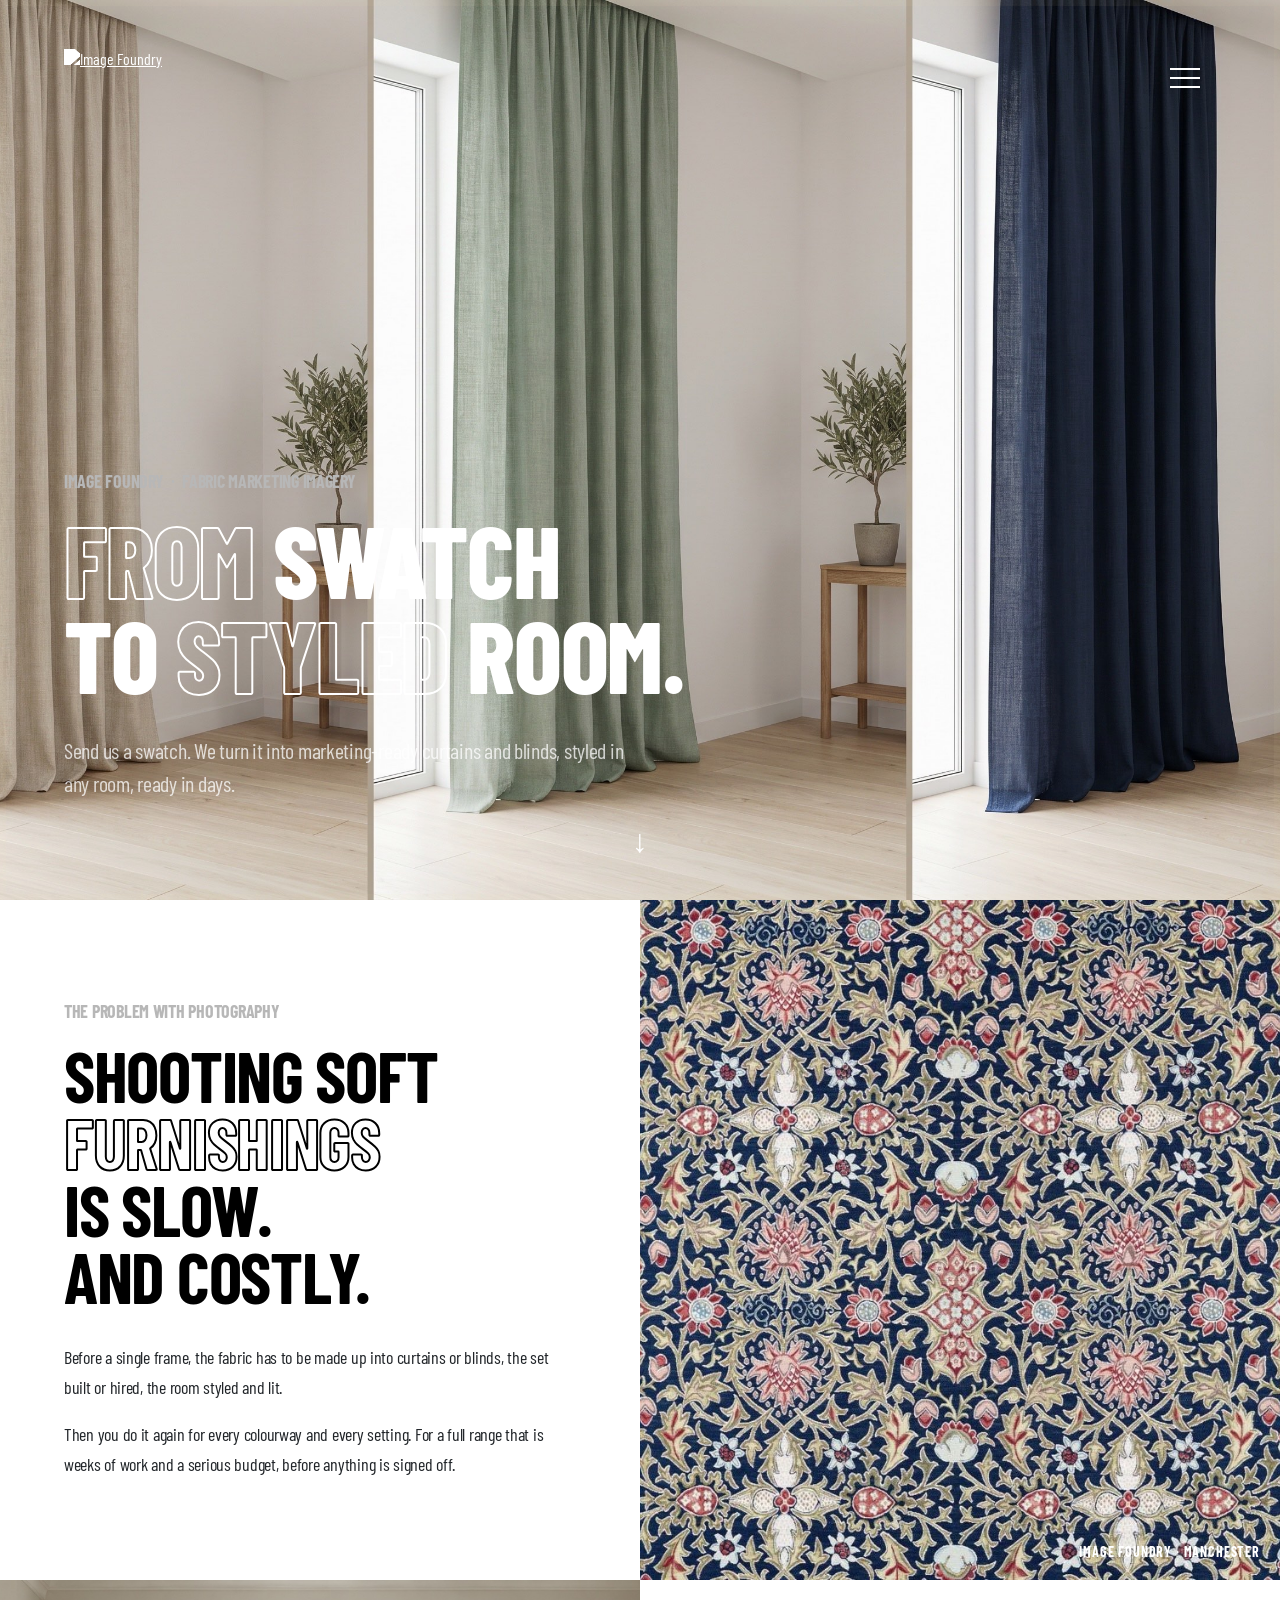
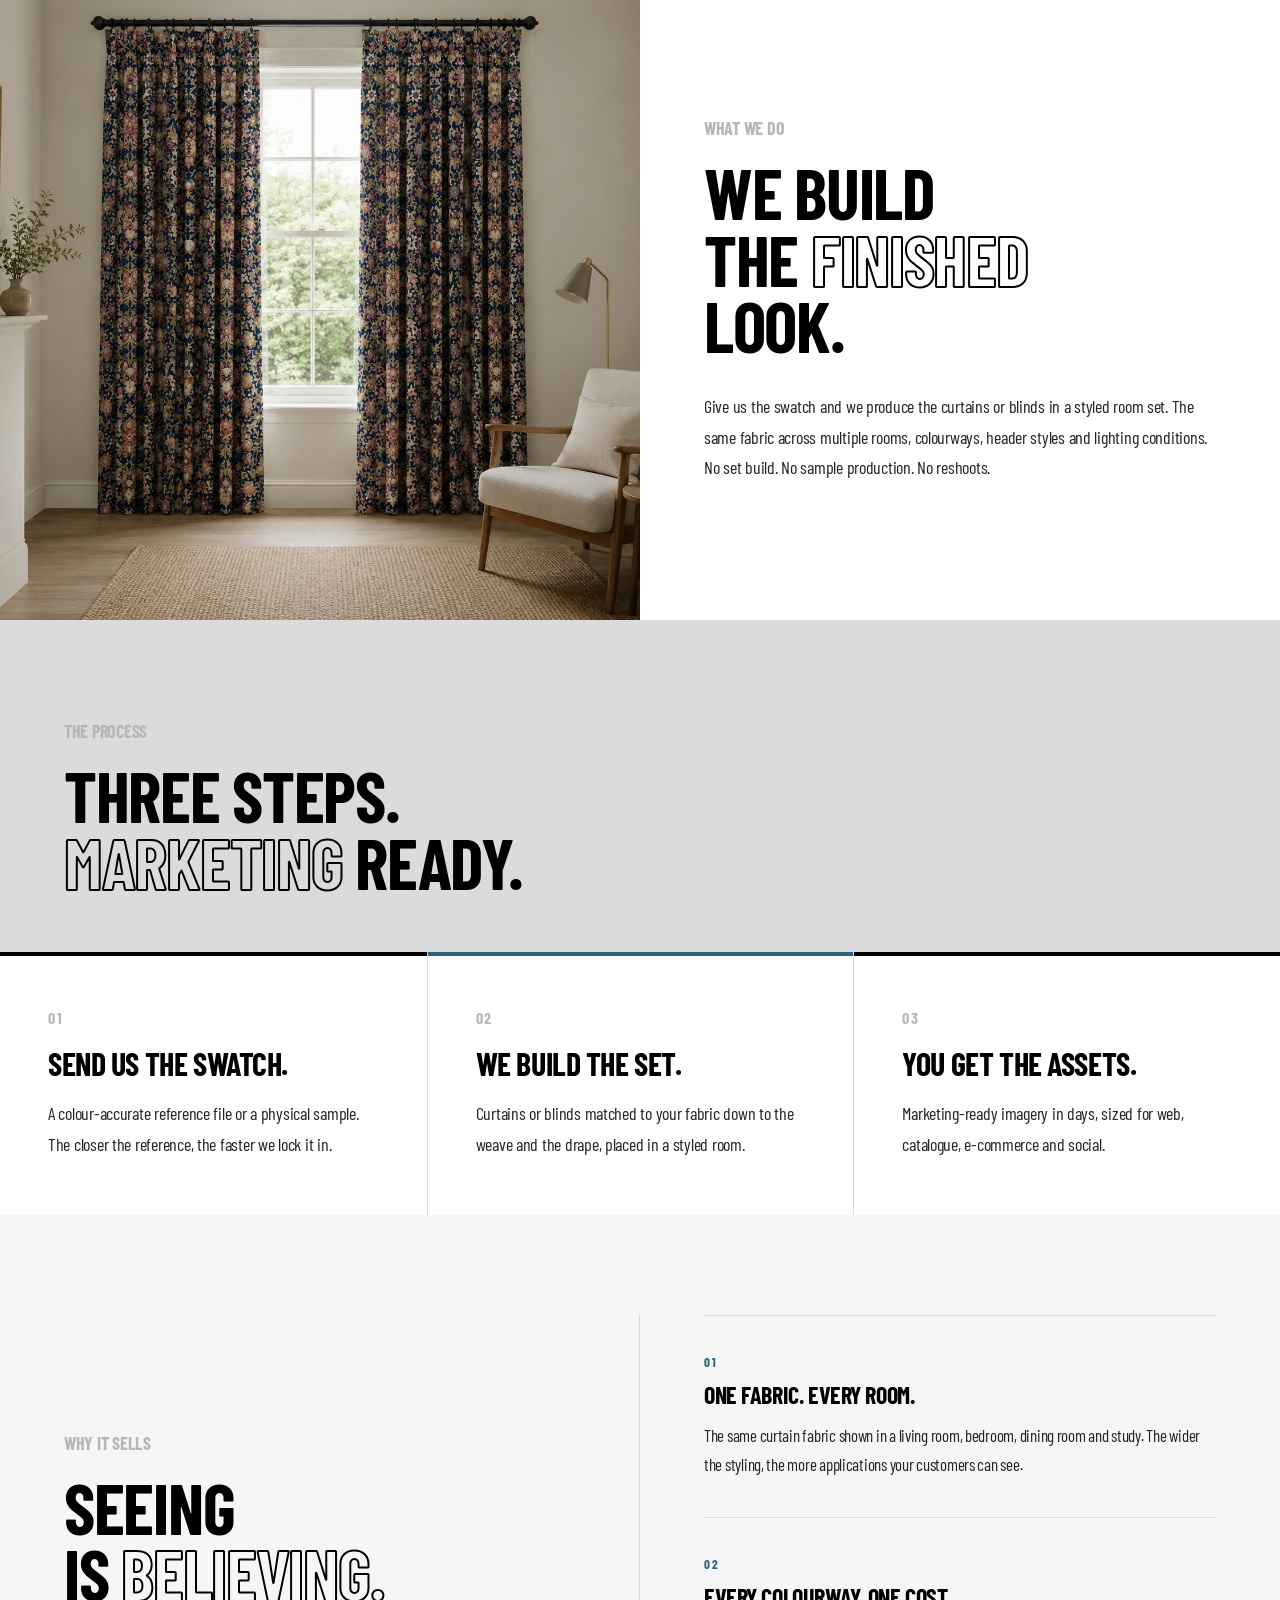
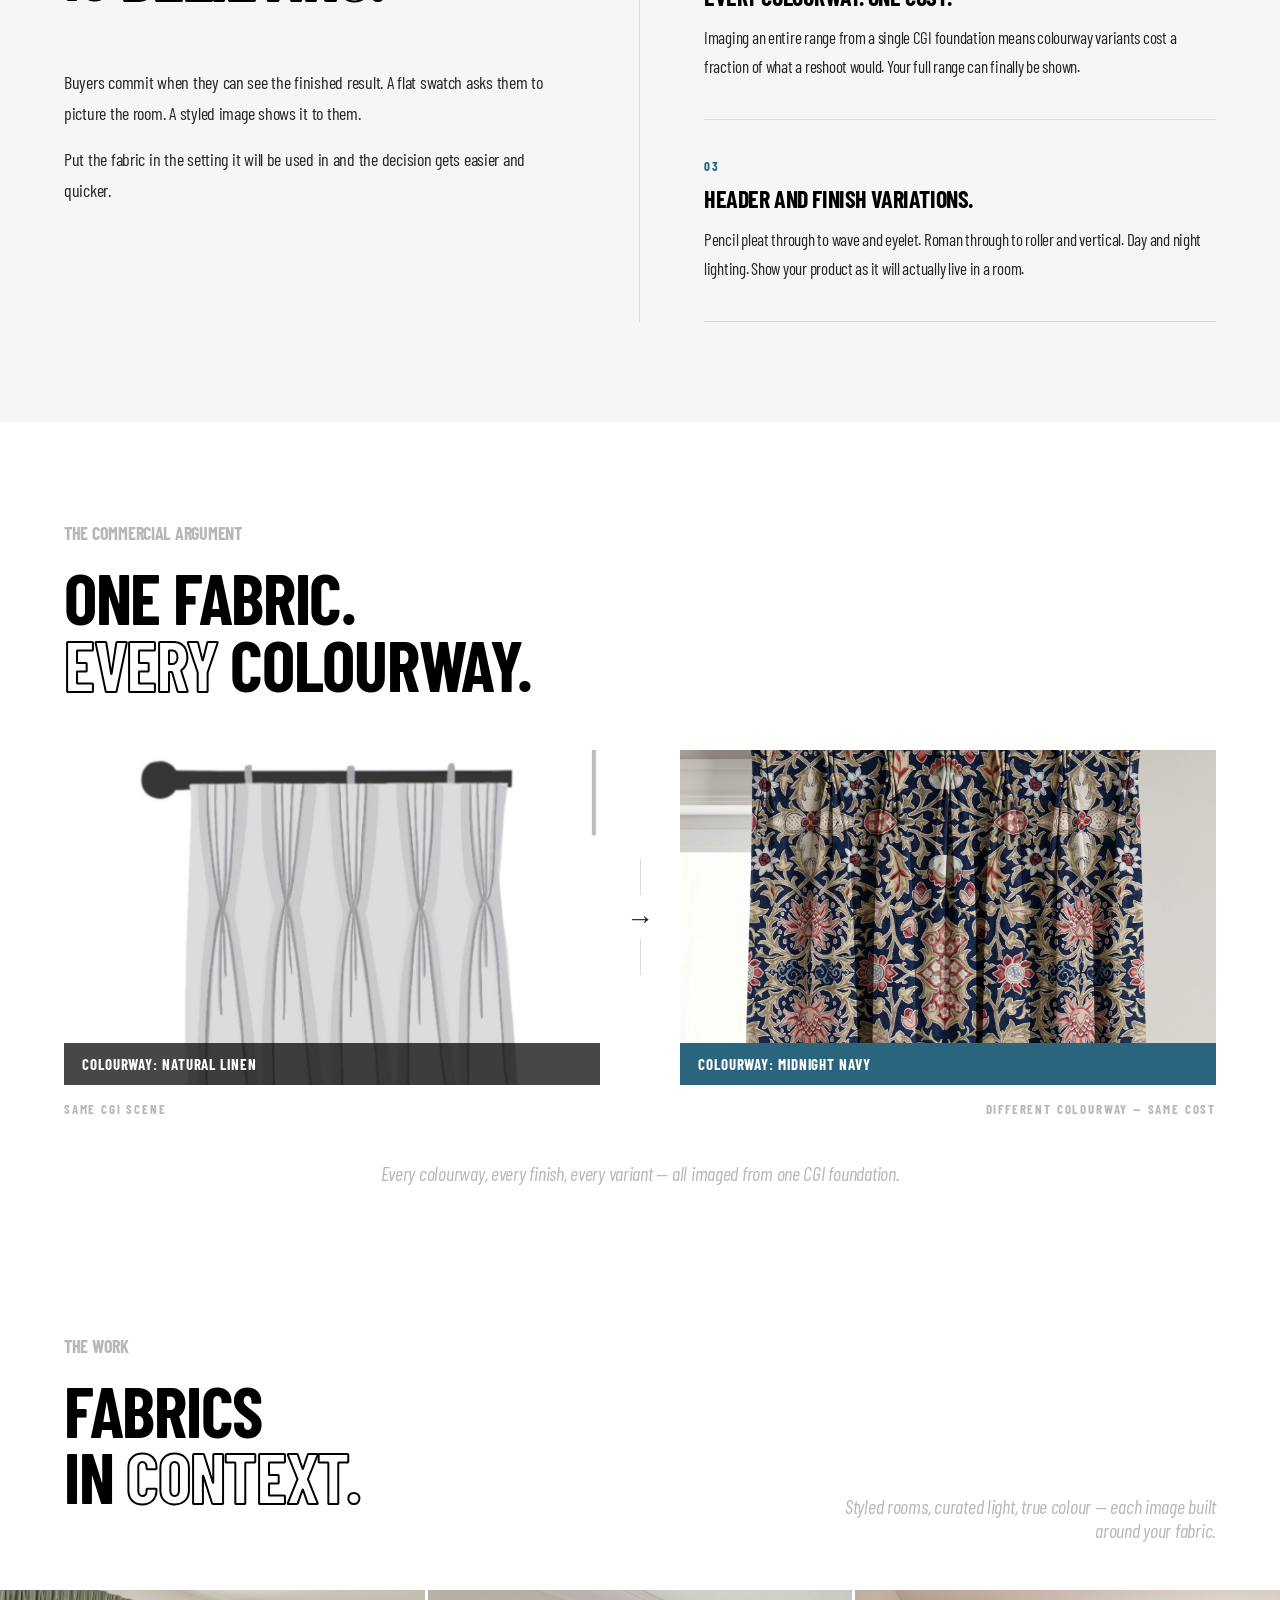
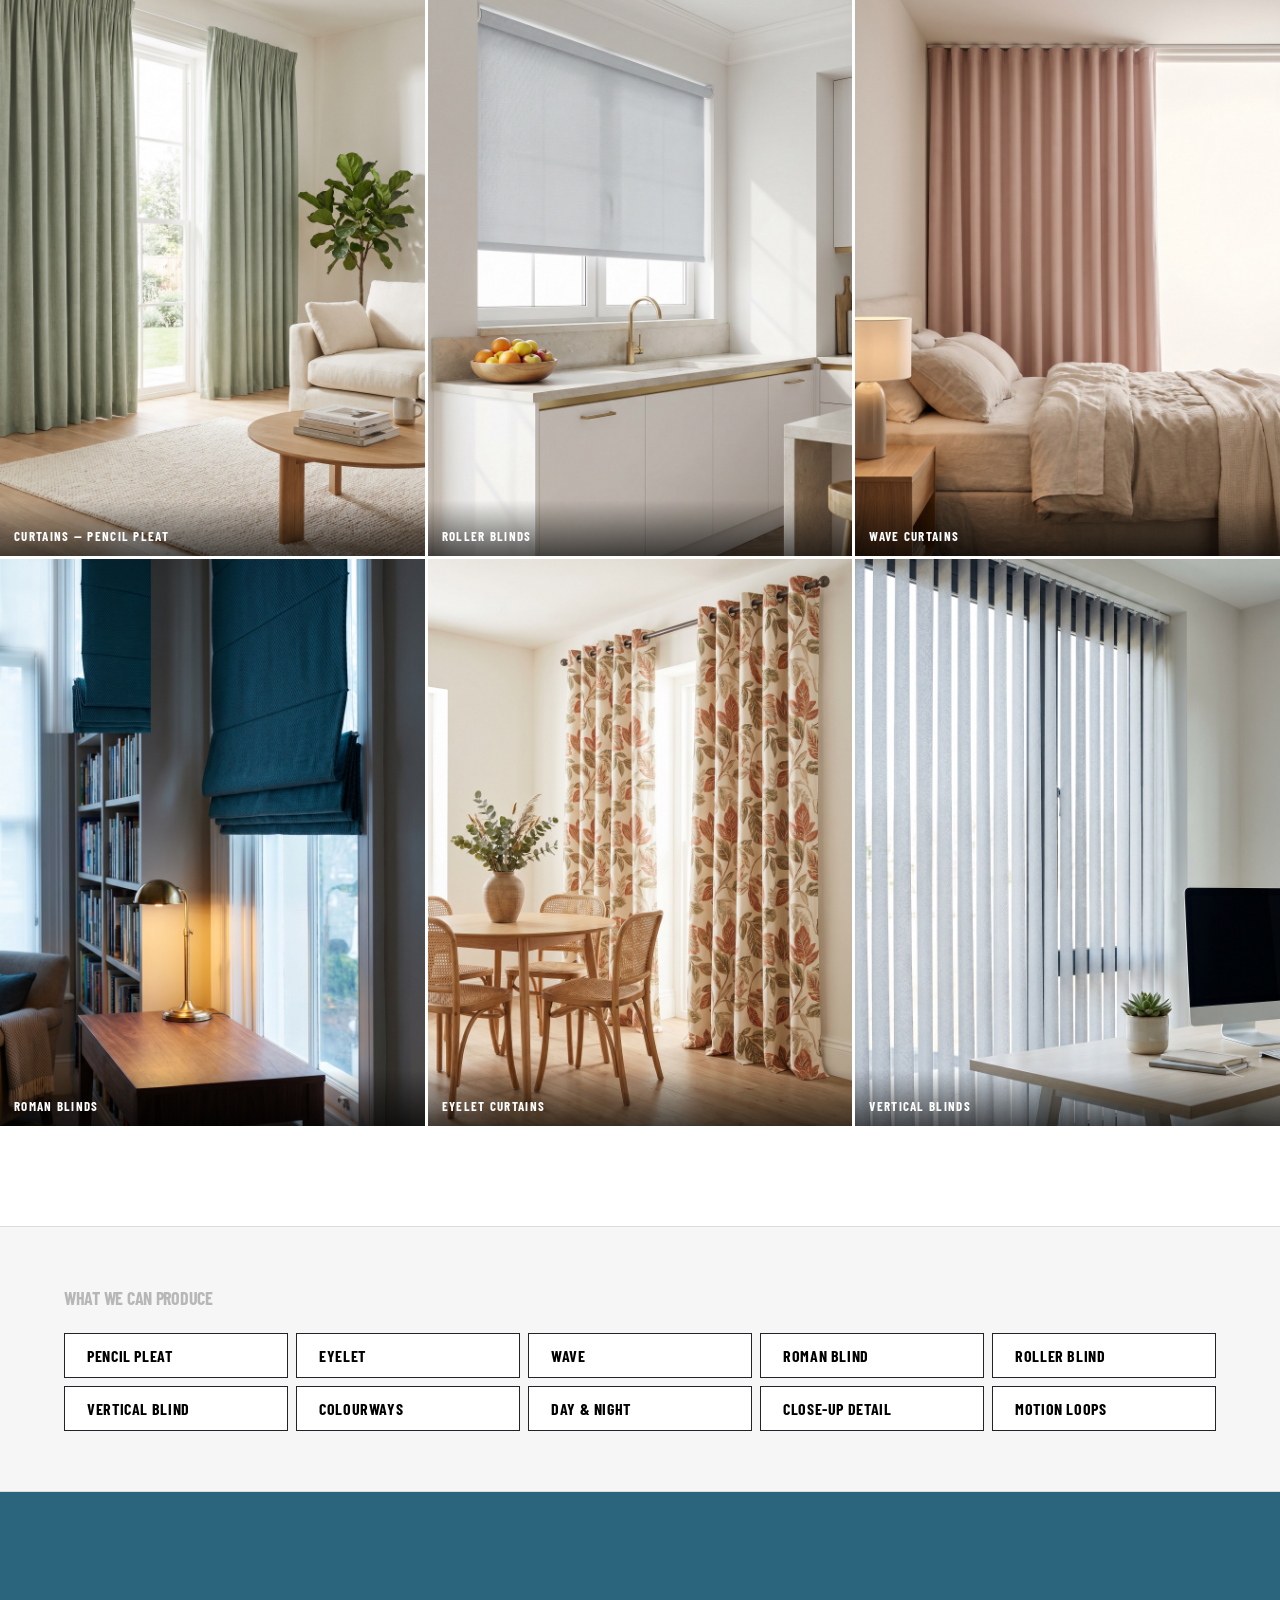
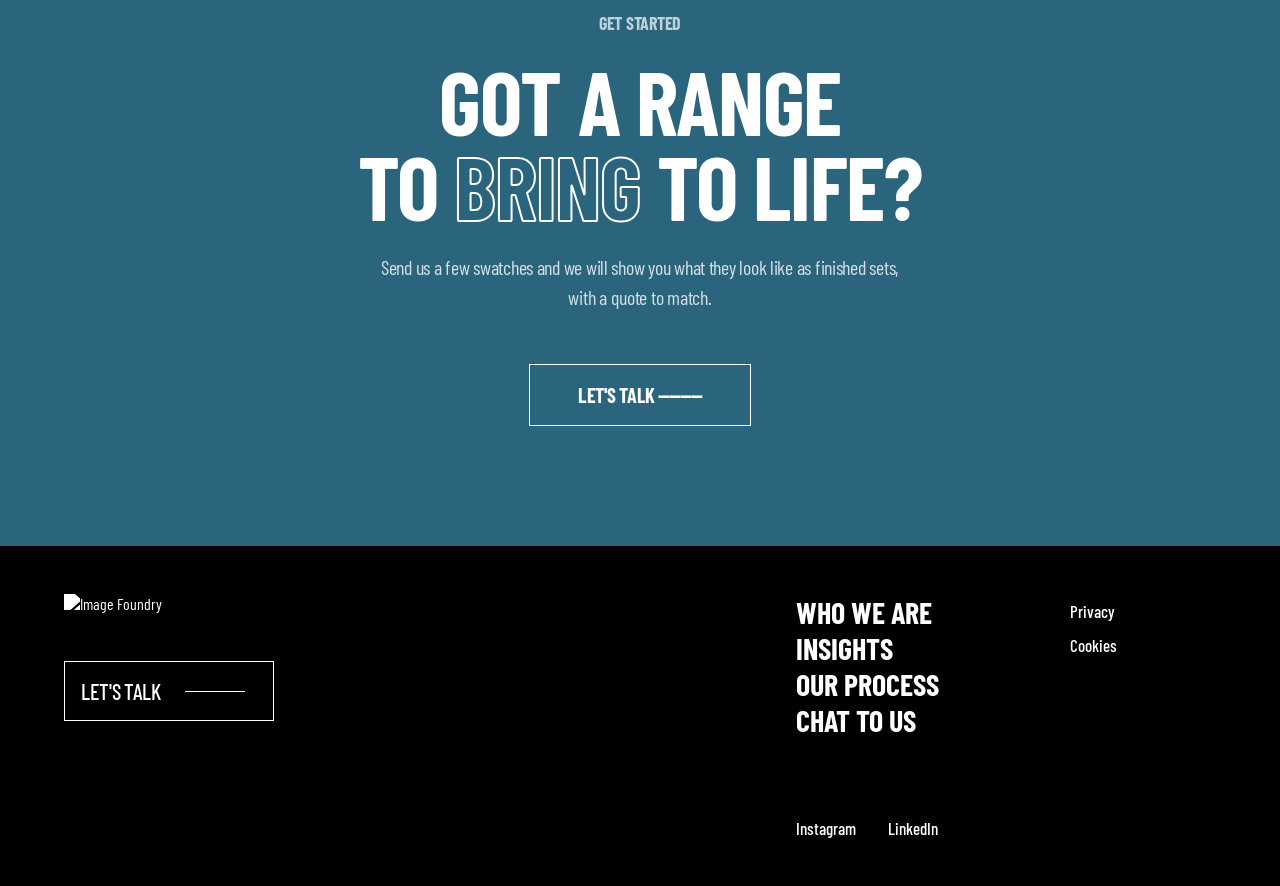
==== commit 60fa8ac1: "Revert "Use minified CSS and JS, defer script execution" This reverts commit c058c766dda180bd2d434e8" ====
--- a/index.html
+++ b/index.html
@@ -10,7 +10,7 @@
 <noscript><link href="https://fonts.googleapis.com/css2?family=Barlow+Condensed:ital,wght@0,300;0,400;0,500;0,600;0,700;0,800;1,400&display=swap" rel="stylesheet"></noscript>
 
 <link rel="preload" href="images/1-HERO~1.jpg" as="image" fetchpriority="high">
-<link rel="stylesheet" href="style.min.css">
+<link rel="stylesheet" href="style.css">
 
 </head>
 <body>
@@ -342,7 +342,7 @@
   </div>
 </footer>
 
-<script src="script.min.js" defer></script>
+<script src="script.js"></script>
 
 </body>
 </html>
--- a/style.css
+++ b/style.css
@@ -0,0 +1,928 @@
+*, *::before, *::after { box-sizing: border-box; margin: 0; padding: 0; }
+
+:root {
+  --black:      #000000;
+  --white:      #FFFFFF;
+  --teal:       #2A657D;
+  --off-white:  #F6F6F6;
+  --light-grey: #DBDBDB;
+  --mid-grey:   #B7B7B7;
+  --near-black: #212529;
+  --font: 'Barlow Condensed', sans-serif;
+}
+
+html { scroll-behavior: smooth; }
+
+body {
+  background: var(--white);
+  color: var(--black);
+  font-family: var(--font);
+  -webkit-font-smoothing: antialiased;
+  overflow-x: hidden;
+}
+
+.outline {
+  -webkit-text-stroke: 2px var(--black);
+  -webkit-text-fill-color: transparent;
+}
+.outline-white {
+  -webkit-text-stroke: 2px var(--white);
+  -webkit-text-fill-color: transparent;
+}
+
+/* =====================
+   HEADER / NAV
+===================== */
+.sf {
+  position: fixed; top: 49px; right: 64px;
+  z-index: 9999;
+  display: flex; flex-direction: column; align-items: flex-end; gap: 6px;
+}
+.sf-top-row {
+  display: flex; align-items: center; gap: 1.5rem;
+  padding: 1rem 1rem 1rem 2rem;
+  background: transparent;
+  transition: background 800ms ease;
+}
+.sf.scrolled .sf-top-row { background: var(--black); }
+body.nav-open .sf-phone { max-width: 0 !important; opacity: 0 !important; }
+body.nav-open .sf-contact-btn { opacity: 0 !important; pointer-events: none !important; max-height: 0 !important; }
+body.nav-open .sf.scrolled .sf-top-row { background: transparent; }
+.sf-phone {
+  white-space: nowrap; color: var(--white);
+  font-size: 18px; font-weight: 700; letter-spacing: -0.015em;
+  max-width: 0; overflow: hidden; opacity: 0;
+  transition: max-width .35s ease, opacity .35s ease;
+}
+.sf-phone a { color: inherit; text-decoration: none; }
+.sf.scrolled .sf-phone { max-width: 220px; opacity: 1; }
+.sf-contact-btn {
+  opacity: 0; pointer-events: none; max-height: 0; overflow: hidden;
+  transition: opacity .3s, max-height .35s;
+  width: 100%;
+}
+.sf.scrolled .sf-contact-btn { opacity: 1; pointer-events: auto; max-height: 80px; }
+.sf-contact-btn a {
+  background: var(--white); color: var(--black); border: 1px solid var(--black);
+  font-family: var(--font); font-size: 19px; font-weight: 500; letter-spacing: -0.015em;
+  text-transform: uppercase; text-decoration: none;
+  display: flex; align-items: center; justify-content: space-between;
+  width: 100%; padding: 1rem; position: relative; transition: all 800ms ease;
+}
+.sf-contact-btn a::after {
+  content: ""; position: absolute;
+  top: 50%; right: 1rem; height: 1px; width: 60px; background: var(--black);
+}
+.sf-contact-btn a:hover { background: var(--black); color: var(--white); }
+.sf-contact-btn a:hover::after { background: var(--white); }
+
+.sf-burger {
+  width: 30px; height: 25px; position: relative;
+  cursor: pointer; z-index: 10001; flex-shrink: 0; bottom: 1px;
+}
+.sf-burger span {
+  position: absolute; top: 50%; left: 50%; margin-left: -15px;
+  display: block; width: 30px; height: 2px; background: var(--white);
+  transition: background-color .25s, transform .25s, opacity .25s;
+}
+.sf-burger span::before, .sf-burger span::after {
+  content: ""; display: block; width: 30px; height: 2px;
+  background: var(--white); position: absolute;
+  transition: background-color .25s, transform .25s, top .25s;
+}
+.sf-burger span::before { top: -9px; }
+.sf-burger span::after  { top:  9px; }
+body.nav-open .sf-burger span         { opacity: 0; }
+body.nav-open .sf-burger span::before { top: 0; transform: rotate(45deg); }
+body.nav-open .sf-burger span::after  { top: 0; transform: rotate(-45deg); }
+
+.site-header {
+  position: absolute; top: 0; left: 0; right: 0; z-index: 200;
+  display: flex; align-items: center;
+  padding: 49px 0 2rem 64px;
+}
+.site-header .bi img { width: 150px; filter: brightness(0) invert(1); }
+
+body.nav-open { overflow: hidden; }
+.nav-overlay {
+  position: fixed; inset: 0; display: flex; flex-direction: row;
+  z-index: 9998;
+  transform: translateX(100%);
+  transition: transform 0.45s cubic-bezier(0.4,0,0.2,1);
+}
+body.nav-open .nav-overlay { transform: translateX(0); }
+.nav-content-panel {
+  flex: 1; background: var(--white); max-height: 100vh; overflow-y: auto;
+  scrollbar-width: none; -ms-overflow-style: none;
+}
+.nav-content-panel::-webkit-scrollbar { display: none; }
+.ncp-header { padding: 3rem; }
+.ncp-heading { font-size: 50px; font-weight: 700; text-transform: uppercase; line-height: 1; color: var(--black); margin-bottom: 2rem; }
+.ncp-body    { font-size: 18px; color: #555; max-width: 400px; margin-bottom: 1.5rem; }
+.ncp-grid    { display: grid; grid-template-columns: repeat(3,1fr); gap: 12px; padding: 0 3rem 3rem; }
+.ncp-item    { position: relative; overflow: hidden; display: block; text-decoration: none; height: 220px; }
+.ncp-item::after { content: ''; position: absolute; inset: 0; background: rgba(0,0,0,.3); z-index: 1; }
+.ncp-item img { width: 100%; height: 100%; object-fit: cover; transition: transform .4s; }
+.ncp-item:hover img { transform: scale(1.05); }
+.ncp-item-label {
+  position: absolute; bottom: 12px; left: 30px; z-index: 2;
+  color: var(--white); font-size: 28px; font-weight: 700;
+  text-transform: uppercase; text-decoration: underline;
+}
+.nav-links-panel {
+  width: 25%; min-width: 280px; background: var(--black);
+  display: flex; flex-direction: column; justify-content: space-between;
+  padding: 10rem 2rem 4rem 4rem;
+  height: 100vh; overflow-y: auto; flex-shrink: 0; position: relative;
+  margin-left: auto;
+}
+.nav-close {
+  position: absolute; top: 1.8rem; right: 1.8rem;
+  background: none; border: none; color: var(--white); font-size: 24px;
+  cursor: pointer; padding: 0; font-family: var(--font);
+}
+.nav-links { list-style: none; margin: 0; padding: 0; display: flex; flex-direction: column; gap: 0.6rem; }
+.nav-links li a {
+  font-family: var(--font); font-size: 28px; font-weight: 700; letter-spacing: -0.45px;
+  text-transform: uppercase; color: var(--white); text-decoration: none;
+  display: block; line-height: 1.2; transition: color 300ms ease;
+}
+.nav-links li a:hover, .nav-links li a.is-active { color: var(--teal); }
+.nav-privacy { padding-bottom: 4rem; }
+.nav-privacy a { font-size: 18px; font-weight: 500; color: var(--white); text-decoration: none; }
+.nav-social { display: flex; gap: 24px; padding-top: 4rem; }
+.nav-social a { font-size: 18px; font-weight: 500; color: var(--white); text-decoration: none; }
+.nav-social a:hover { color: var(--teal); }
+
+/* =====================
+   S1 — HERO
+===================== */
+.hero {
+  position: relative;
+  min-height: 100vh;
+  display: flex;
+  flex-direction: column;
+  justify-content: flex-end;
+  overflow: hidden;
+}
+
+.hero-img {
+  position: absolute;
+  inset: 0;
+  width: 100%; height: 100%;
+  object-fit: cover;
+  object-position: center;
+}
+
+.hero-slides {
+  position: absolute;
+  inset: 0;
+}
+
+.hero-slide {
+  position: absolute;
+  inset: 0;
+  width: 100%; height: 100%;
+  object-fit: cover;
+  object-position: center;
+  opacity: 0;
+  transition: opacity 1.2s ease;
+}
+.hero-slide.active { opacity: 1; }
+
+.hero-bg {
+  position: absolute;
+  inset: 0;
+  background:
+    linear-gradient(to bottom, rgba(0,0,0,0.15) 0%, rgba(0,0,0,0.72) 100%),
+    linear-gradient(135deg, #2c2c2c 0%, #1a1a1a 100%);
+}
+
+.hero-overlay {
+  position: absolute;
+  inset: 0;
+  background: rgba(0,0,0,0.01);
+}
+
+
+.hero-content {
+  position: relative;
+  z-index: 3;
+  padding: 0 64px 100px;
+  max-width: 960px;
+}
+
+.hero-eyebrow {
+  font-size: 18px;
+  font-weight: 700;
+  letter-spacing: -0.27px;
+  text-transform: uppercase;
+  color: var(--mid-grey);
+  margin-bottom: 20px;
+  display: block;
+}
+
+.hero-h1 {
+  font-size: clamp(58px, 8vw, 100px);
+  font-weight: 800;
+  letter-spacing: -1.2px;
+  text-transform: uppercase;
+  line-height: 0.95;
+  color: var(--white);
+  margin-bottom: 32px;
+}
+
+.hero-sub {
+  font-size: 22px;
+  font-weight: 400;
+  letter-spacing: -0.27px;
+  color: rgba(255,255,255,0.75);
+  max-width: 580px;
+  line-height: 1.5;
+}
+
+.hero-chevron {
+  position: absolute;
+  bottom: 40px; left: 50%;
+  transform: translateX(-50%);
+  z-index: 3;
+  font-size: 32px;
+  color: var(--white);
+  animation: bounce 2s ease-in-out infinite;
+  cursor: pointer;
+  text-decoration: none;
+}
+@keyframes bounce {
+  0%,100% { transform: translateX(-50%) translateY(0); }
+  50%      { transform: translateX(-50%) translateY(10px); }
+}
+
+/* =====================
+   S2 / S3 — 50/50 SPLIT
+===================== */
+.section-split {
+  display: grid;
+  grid-template-columns: 1fr 1fr;
+  min-height: 640px;
+}
+.section-split--reverse { direction: rtl; }
+.section-split--reverse > * { direction: ltr; }
+
+.split-text {
+  background: var(--white);
+  padding: 100px 64px;
+  display: flex;
+  flex-direction: column;
+  justify-content: center;
+}
+
+.split-image {
+  position: relative;
+  overflow: hidden;
+}
+
+.split-image img {
+  width: 100%; height: 100%;
+  object-fit: cover;
+  object-position: center;
+  display: block;
+}
+
+.split-image-bg {
+  width: 100%; height: 100%;
+  background: var(--light-grey);
+  display: flex;
+  align-items: center;
+  justify-content: center;
+  min-height: 640px;
+}
+
+.split-image-placeholder {
+  font-size: 14px;
+  font-weight: 700;
+  letter-spacing: 0.1em;
+  text-transform: uppercase;
+  color: var(--mid-grey);
+  text-align: center;
+  padding: 24px;
+}
+
+
+.split-image-caption {
+  position: absolute;
+  bottom: 20px; right: 20px;
+  font-size: 14px;
+  font-weight: 700;
+  letter-spacing: 0.06em;
+  text-transform: uppercase;
+  color: var(--white);
+  z-index: 2;
+}
+
+.section-eyebrow {
+  font-size: 18px;
+  font-weight: 700;
+  letter-spacing: -0.27px;
+  text-transform: uppercase;
+  color: var(--mid-grey);
+  margin-bottom: 20px;
+  display: block;
+}
+
+.section-h2 {
+  font-size: clamp(46px, 5.5vw, 80px);
+  font-weight: 700;
+  letter-spacing: -1.28px;
+  text-transform: uppercase;
+  line-height: 0.95;
+  margin-bottom: 32px;
+}
+
+.section-body {
+  font-size: 18px;
+  font-weight: 400;
+  letter-spacing: -0.27px;
+  line-height: 1.7;
+  color: var(--near-black);
+}
+.section-body + .section-body { margin-top: 16px; }
+
+/* =====================
+   S4 — HOW IT WORKS (3-col)
+===================== */
+.section-benefits {
+  background: var(--light-grey);
+  padding: 100px 0 0;
+}
+
+.benefits-header { padding: 0 64px; margin-bottom: 56px; }
+
+.benefits-grid {
+  display: grid;
+  grid-template-columns: repeat(3, 1fr);
+}
+
+.benefit-card {
+  background: var(--white);
+  padding: 56px 48px;
+  border-left: 1px solid var(--light-grey);
+  position: relative;
+}
+.benefit-card:first-child { border-left: none; }
+
+.benefit-card::before {
+  content: '';
+  position: absolute;
+  top: 0; left: 0; right: 0;
+  height: 4px;
+  background: var(--black);
+}
+.benefit-card:nth-child(2)::before { background: var(--teal); }
+
+.benefit-num {
+  font-size: 16px;
+  font-weight: 700;
+  letter-spacing: 0.1em;
+  text-transform: uppercase;
+  color: var(--mid-grey);
+  display: block;
+  margin-bottom: 20px;
+}
+
+.benefit-title {
+  font-size: 32px;
+  font-weight: 700;
+  letter-spacing: -0.42px;
+  text-transform: uppercase;
+  line-height: 1.05;
+  margin-bottom: 18px;
+  color: var(--black);
+}
+
+.benefit-body {
+  font-size: 18px;
+  font-weight: 400;
+  letter-spacing: -0.27px;
+  line-height: 1.7;
+  color: var(--near-black);
+}
+
+/* =====================
+   S5 — WHY IT SELLS (50/50)
+===================== */
+.section-expertise {
+  background: var(--off-white);
+  padding: 100px 0;
+}
+
+.expertise-inner {
+  display: grid;
+  grid-template-columns: 1fr 1fr;
+}
+
+.expertise-text {
+  padding: 0 64px;
+  border-right: 1px solid var(--light-grey);
+  display: flex;
+  flex-direction: column;
+  justify-content: center;
+}
+
+.expertise-points { padding: 0 64px; }
+
+.expertise-point {
+  padding: 38px 0;
+  border-bottom: 1px solid var(--light-grey);
+}
+.expertise-point:first-child { border-top: 1px solid var(--light-grey); }
+
+.ep-num {
+  font-size: 13px;
+  font-weight: 700;
+  letter-spacing: 0.15em;
+  text-transform: uppercase;
+  color: var(--teal);
+  display: block;
+  margin-bottom: 10px;
+}
+
+.ep-title {
+  font-size: 24px;
+  font-weight: 700;
+  letter-spacing: -0.42px;
+  text-transform: uppercase;
+  margin-bottom: 12px;
+  color: var(--black);
+}
+
+.ep-body {
+  font-size: 17px;
+  font-weight: 400;
+  letter-spacing: -0.27px;
+  line-height: 1.7;
+  color: var(--near-black);
+}
+
+/* =====================
+   S6 — COLOURWAY PANEL
+===================== */
+.section-colourway {
+  background: var(--white);
+  padding: 100px 64px;
+}
+
+.colourway-header { margin-bottom: 52px; }
+
+.colourway-panels {
+  display: grid;
+  grid-template-columns: 1fr 80px 1fr;
+  align-items: center;
+}
+
+.colourway-panel { position: relative; overflow: hidden; }
+
+.colourway-panel img {
+  width: 100%;
+  aspect-ratio: 16/10;
+  object-fit: cover;
+  object-position: center;
+  display: block;
+}
+
+.colourway-panel-bg {
+  width: 100%;
+  aspect-ratio: 16/10;
+  background: var(--light-grey);
+  display: flex;
+  align-items: center;
+  justify-content: center;
+}
+
+.panel-badge {
+  position: absolute;
+  bottom: 0; left: 0; right: 0;
+  background: rgba(0,0,0,0.72);
+  color: var(--white);
+  font-family: var(--font);
+  font-size: 15px;
+  font-weight: 700;
+  letter-spacing: 0.06em;
+  text-transform: uppercase;
+  padding: 12px 18px;
+  display: flex;
+  align-items: center;
+  justify-content: space-between;
+}
+
+.panel-badge.teal { background: var(--teal); }
+
+.panel-arrow {
+  display: flex;
+  flex-direction: column;
+  align-items: center;
+  justify-content: center;
+  gap: 8px;
+}
+.panel-arrow-line { width: 1px; height: 36px; background: var(--light-grey); }
+.panel-arrow-sym { font-size: 28px; color: var(--near-black); line-height: 1; }
+
+.colourway-sublabels {
+  display: grid;
+  grid-template-columns: 1fr 80px 1fr;
+  margin-top: 16px;
+}
+.colourway-sublabel {
+  font-size: 13px;
+  font-weight: 700;
+  letter-spacing: 0.14em;
+  text-transform: uppercase;
+  color: var(--mid-grey);
+}
+.colourway-sublabel.right { text-align: right; }
+
+.colourway-caption {
+  text-align: center;
+  margin-top: 44px;
+  font-size: 20px;
+  font-weight: 400;
+  font-style: italic;
+  color: var(--mid-grey);
+  letter-spacing: -0.27px;
+}
+
+/* =====================
+   S7 — GALLERY
+===================== */
+.section-gallery {
+  background: var(--white);
+  padding: 50px 0 100px;
+}
+
+.gallery-header {
+  padding: 0 64px;
+  margin-bottom: 48px;
+  display: flex;
+  justify-content: space-between;
+  align-items: flex-end;
+}
+
+.gallery-caption-text {
+  font-size: 20px;
+  font-weight: 400;
+  letter-spacing: -0.27px;
+  font-style: italic;
+  color: var(--mid-grey);
+  max-width: 400px;
+  text-align: right;
+}
+
+.gallery-grid {
+  display: grid;
+  grid-template-columns: repeat(3, 1fr);
+  gap: 3px;
+}
+
+.gi { overflow: hidden; position: relative; }
+
+.gi-inner {
+  aspect-ratio: 3 / 4;
+  position: relative;
+  overflow: hidden;
+  background: var(--light-grey);
+}
+
+.gi-inner img {
+  width: 100%;
+  height: 100%;
+  object-fit: cover;
+  object-position: center;
+  display: block;
+  transition: transform 0.5s ease;
+}
+.gi:hover .gi-inner img { transform: scale(1.04); }
+
+.gi-placeholder {
+  width: 100%; height: 100%;
+  display: flex;
+  align-items: center;
+  justify-content: center;
+  font-size: 12px;
+  font-weight: 700;
+  letter-spacing: 0.1em;
+  text-transform: uppercase;
+  color: var(--mid-grey);
+}
+
+.gi-overlay {
+  position: absolute;
+  bottom: 0; left: 0; right: 0;
+  background: rgba(0,0,0,0.72);
+  color: var(--white);
+  display: flex;
+  align-items: center;
+  justify-content: space-between;
+  padding: 12px 18px;
+  font-size: 16px;
+  font-weight: 400;
+  letter-spacing: -0.27px;
+  opacity: 0;
+  transition: opacity 0.25s;
+}
+.gi:hover .gi-overlay { opacity: 1; }
+
+.gi-tag {
+  position: absolute;
+  bottom: 0; left: 0; right: 0;
+  background: linear-gradient(to top, rgba(0,0,0,0.65) 0%, transparent 100%);
+  color: var(--white);
+  font-size: 13px;
+  font-weight: 700;
+  letter-spacing: 0.1em;
+  text-transform: uppercase;
+  padding: 28px 14px 12px;
+}
+
+/* =====================
+   SECTOR STRIP
+===================== */
+.sector-strip {
+  background: var(--off-white);
+  padding: 60px 64px;
+  border-top: 1px solid var(--light-grey);
+  border-bottom: 1px solid var(--light-grey);
+}
+
+.sector-strip-label {
+  font-size: 18px;
+  font-weight: 700;
+  letter-spacing: -0.27px;
+  text-transform: uppercase;
+  color: var(--mid-grey);
+  margin-bottom: 24px;
+  display: block;
+}
+
+.sector-links { display: grid; grid-template-columns: repeat(5, 1fr); gap: 8px; }
+
+.sector-link {
+  display: inline-block;
+  font-family: var(--font);
+  font-size: 16px;
+  font-weight: 700;
+  letter-spacing: 0.04em;
+  text-transform: uppercase;
+  color: var(--black);
+  text-decoration: none;
+  padding: 12px 22px;
+  border: 1px solid var(--near-black);
+  background: var(--white);
+  transition: all 0.18s;
+}
+.sector-link:hover { background: var(--black); color: var(--white); }
+
+/* =====================
+   S8 — CTA (teal band)
+===================== */
+.section-cta {
+  background: var(--teal);
+  padding: 120px 64px;
+  text-align: center;
+  position: relative;
+  overflow: hidden;
+}
+
+.cta-eyebrow {
+  font-size: 18px; font-weight: 700; letter-spacing: -0.27px;
+  text-transform: uppercase; color: rgba(255,255,255,0.7);
+  display: block; margin-bottom: 24px;
+}
+
+.cta-h2 {
+  font-size: clamp(48px, 7vw, 90px);
+  font-weight: 700; letter-spacing: -1.35px;
+  text-transform: uppercase; line-height: 0.95;
+  color: var(--white); margin-bottom: 24px;
+}
+
+.cta-sub {
+  font-size: 20px; font-weight: 400; letter-spacing: -0.27px;
+  color: rgba(255,255,255,0.8); margin-bottom: 52px;
+  max-width: 520px; margin-left: auto; margin-right: auto;
+  line-height: 1.5;
+}
+
+.cta-btn {
+  display: inline-block;
+  font-family: var(--font);
+  font-size: 20px; font-weight: 700; letter-spacing: -0.27px;
+  text-transform: uppercase; color: var(--white);
+  text-decoration: none; border: 1px solid var(--white);
+  padding: 18px 48px;
+  transition: background 0.2s, color 0.2s;
+}
+.cta-btn:hover { background: var(--white); color: var(--teal); }
+.cta-btn::after { content: ' ————'; letter-spacing: -1px; }
+
+/* =====================
+   FOOTER
+===================== */
+footer { background: var(--black); padding: 3rem 0; }
+.footer-inner {
+  display: grid;
+  grid-template-columns: 22% 36% auto auto;
+  grid-template-rows: auto auto;
+  align-items: start; column-gap: 2rem;
+  padding: 0 64px;
+}
+.footer-col--logo { grid-column: 1; grid-row: 1 / 3; display: flex; flex-direction: column; }
+.footer-col--gap  { grid-column: 2; grid-row: 1 / 3; }
+.footer-logo-img  { width: 150px; display: block; filter: brightness(0) invert(1); }
+.footer-contact   { margin: 3rem 0 0; }
+.footer-lets-talk {
+  font-family: var(--font);
+  font-size: 22px; font-weight: 500; letter-spacing: -0.015em; text-transform: uppercase;
+  color: var(--white); text-decoration: none; border: 1px solid var(--white);
+  display: inline-block; padding: 1rem 7rem 1rem 1rem; position: relative; transition: all 800ms ease;
+}
+.footer-lets-talk::after { content: ""; position: absolute; top: 50%; right: 28px; height: 1px; width: 60px; background: var(--white); }
+.footer-lets-talk:hover  { background: var(--white); color: var(--black); }
+.footer-lets-talk:hover::after { background: var(--black); }
+.footer-links-large { grid-column: 3; grid-row: 1; list-style: none; margin: 0; padding: 0; }
+.footer-links-large li { font-size: 30px; font-weight: 700; line-height: 36px; text-transform: uppercase; color: var(--white); }
+.footer-links-large li a { color: var(--white); text-decoration: none; transition: color 0.2s; }
+.footer-links-large li a:hover { color: var(--teal); }
+.footer-links-small { grid-column: 4; grid-row: 1; list-style: none; margin: 0; padding: 0; }
+.footer-links-small li { font-size: 17px; font-weight: 500; color: var(--white); line-height: 2; }
+.footer-links-small li a { color: var(--white); text-decoration: none; transition: color 0.2s; }
+.footer-links-small li a:hover { color: var(--teal); }
+.footer-social-links {
+  grid-column: 3 / 5; grid-row: 2;
+  list-style: none; margin: 0; padding: 0;
+  display: flex; gap: 2rem; padding-top: 5rem;
+}
+.footer-social-links li { font-size: 17px; font-weight: 500; color: var(--white); }
+.footer-social-links li a { color: var(--white); text-decoration: none; transition: color 0.2s; }
+.footer-social-links li a:hover { color: var(--teal); }
+
+/* Scroll animations */
+.wow {
+  opacity: 0;
+  transform: translateY(24px);
+  transition: opacity 0.7s ease, transform 0.7s ease;
+}
+.wow.visible { opacity: 1; transform: translateY(0); }
+
+/* Warm edge glow per design spec */
+body::before {
+  content: '';
+  position: fixed; inset: 0;
+  pointer-events: none;
+  box-shadow: inset 0 0 0 6px rgba(255,220,180,0.05);
+  z-index: 999;
+}
+
+/* =====================
+   RESPONSIVE
+===================== */
+
+/* Tablet: ≤1024px */
+@media (max-width: 1024px) {
+  .sf { top: 32px; right: 32px; }
+  .site-header { padding: 32px 0 2rem 32px; }
+  .hero-content { padding: 0 32px 80px; }
+
+  .split-text { padding: 80px 48px; }
+
+  .benefits-header { padding: 0 32px; }
+  .benefit-card { padding: 48px 32px; }
+
+  .expertise-text { padding: 0 48px; }
+  .expertise-points { padding: 0 48px; }
+
+  .section-colourway { padding: 80px 32px; }
+
+  .gallery-header { padding: 0 32px; }
+
+  .sector-strip { padding: 48px 32px; }
+
+  .section-cta { padding: 100px 48px; }
+
+  .footer-inner { padding: 0 32px; }
+
+  .ncp-grid { grid-template-columns: repeat(2, 1fr); padding: 0 2rem 2rem; }
+}
+
+/* Large mobile / small tablet: ≤768px */
+@media (max-width: 768px) {
+  /* Nav */
+  .sf { top: 20px; right: 20px; }
+  .site-header { padding: 20px 0 2rem 20px; }
+  .site-header .bi img { width: 120px; }
+
+  /* Nav overlay: stack vertically on mobile */
+  .nav-overlay { flex-direction: column; }
+  .nav-content-panel { flex: 0 0 auto; max-height: 50vh; }
+  .nav-links-panel {
+    width: 100%; min-width: 0;
+    height: auto; padding: 3rem 2rem 2rem;
+    flex-direction: row; flex-wrap: wrap; gap: 1rem;
+    align-items: flex-start;
+  }
+  .nav-close { top: 1rem; right: 1rem; }
+  .nav-links { gap: 0.4rem; }
+  .nav-links li a { font-size: 22px; }
+  .nav-privacy, .nav-social { padding-top: 0; padding-bottom: 0; }
+  .ncp-grid { grid-template-columns: repeat(2, 1fr); padding: 0 1.5rem 1.5rem; gap: 8px; }
+  .ncp-heading { font-size: 36px; }
+  .ncp-header { padding: 2rem 1.5rem; }
+
+  /* Hero */
+  .hero-content { padding: 0 20px 60px; }
+  .hero {
+    min-height: 0;
+    height: auto;
+    aspect-ratio: 4/5;
+  }
+  .hero-img {
+    position: absolute;
+    object-position: 60% center;
+  }
+
+  /* Splits: stack vertically */
+  .section-split,
+  .section-split--reverse {
+    grid-template-columns: 1fr;
+    direction: ltr;
+  }
+  .section-split--reverse > * { direction: ltr; }
+  .section-split .split-text,
+  .section-split--reverse .split-text { padding: 64px 20px; order: 1; }
+  .section-split .split-image,
+  .section-split--reverse .split-image { order: 2; min-height: 300px; }
+  .split-image-bg { min-height: 300px; }
+
+  /* Benefits: single column */
+  .benefits-grid { grid-template-columns: 1fr; }
+  .benefit-card { border-left: none; border-top: 1px solid var(--light-grey); }
+  .benefit-card:first-child { border-top: none; }
+  .benefits-header { padding: 0 20px; }
+  .benefit-card { padding: 48px 20px; }
+
+  /* Why it sells: stack */
+  .expertise-inner { grid-template-columns: 1fr; }
+  .expertise-text { padding: 64px 20px; border-right: none; border-bottom: 1px solid var(--light-grey); }
+  .expertise-points { padding: 0 20px 64px; }
+
+  /* Colourway: stack panels */
+  .section-colourway { padding: 64px 20px; }
+  .colourway-panels {
+    grid-template-columns: 1fr;
+    grid-template-rows: auto auto auto;
+  }
+  .panel-arrow { flex-direction: row; padding: 16px 0; }
+  .panel-arrow-line { width: 36px; height: 1px; }
+  .colourway-sublabels { grid-template-columns: 1fr 1fr; }
+  .colourway-sublabels span:nth-child(2) { display: none; }
+
+  /* Gallery: 2 columns */
+  .gallery-grid { grid-template-columns: 1fr 1fr; }
+  .gallery-header { flex-direction: column; align-items: flex-start; gap: 16px; padding: 0 20px; }
+  .gallery-caption-text { text-align: left; max-width: 100%; }
+  .section-gallery { padding: 64px 0; }
+
+  /* Sector strip */
+  .sector-strip { padding: 40px 20px; }
+  .sector-links { grid-template-columns: repeat(2, 1fr); }
+
+  /* CTA */
+  .section-cta { padding: 80px 20px; }
+
+  /* Footer */
+  .footer-inner {
+    grid-template-columns: 1fr;
+    grid-template-rows: auto;
+  }
+  .footer-col--logo { grid-column: 1; grid-row: auto; }
+  .footer-col--gap  { display: none; }
+  .footer-links-large { grid-column: 1; grid-row: auto; margin-top: 2rem; }
+  .footer-links-small { grid-column: 1; grid-row: auto; margin-top: 1.5rem; }
+  .footer-social-links { grid-column: 1; grid-row: auto; padding-top: 2rem; }
+  .footer-inner { padding: 0 20px; }
+}
+
+/* Small mobile: ≤480px */
+@media (max-width: 480px) {
+  .hero-h1 { letter-spacing: -0.5px; }
+
+  .gallery-grid { grid-template-columns: 1fr; }
+  .gi:nth-child(n) { grid-column: span 1; }
+
+  .sector-links { grid-template-columns: repeat(2, 1fr); }
+
+  .colourway-panels { gap: 0; }
+
+  .ncp-grid { grid-template-columns: 1fr; }
+  .ncp-item { height: 160px; }
+
+  .footer-lets-talk { padding: 1rem 5rem 1rem 1rem; font-size: 18px; }
+}
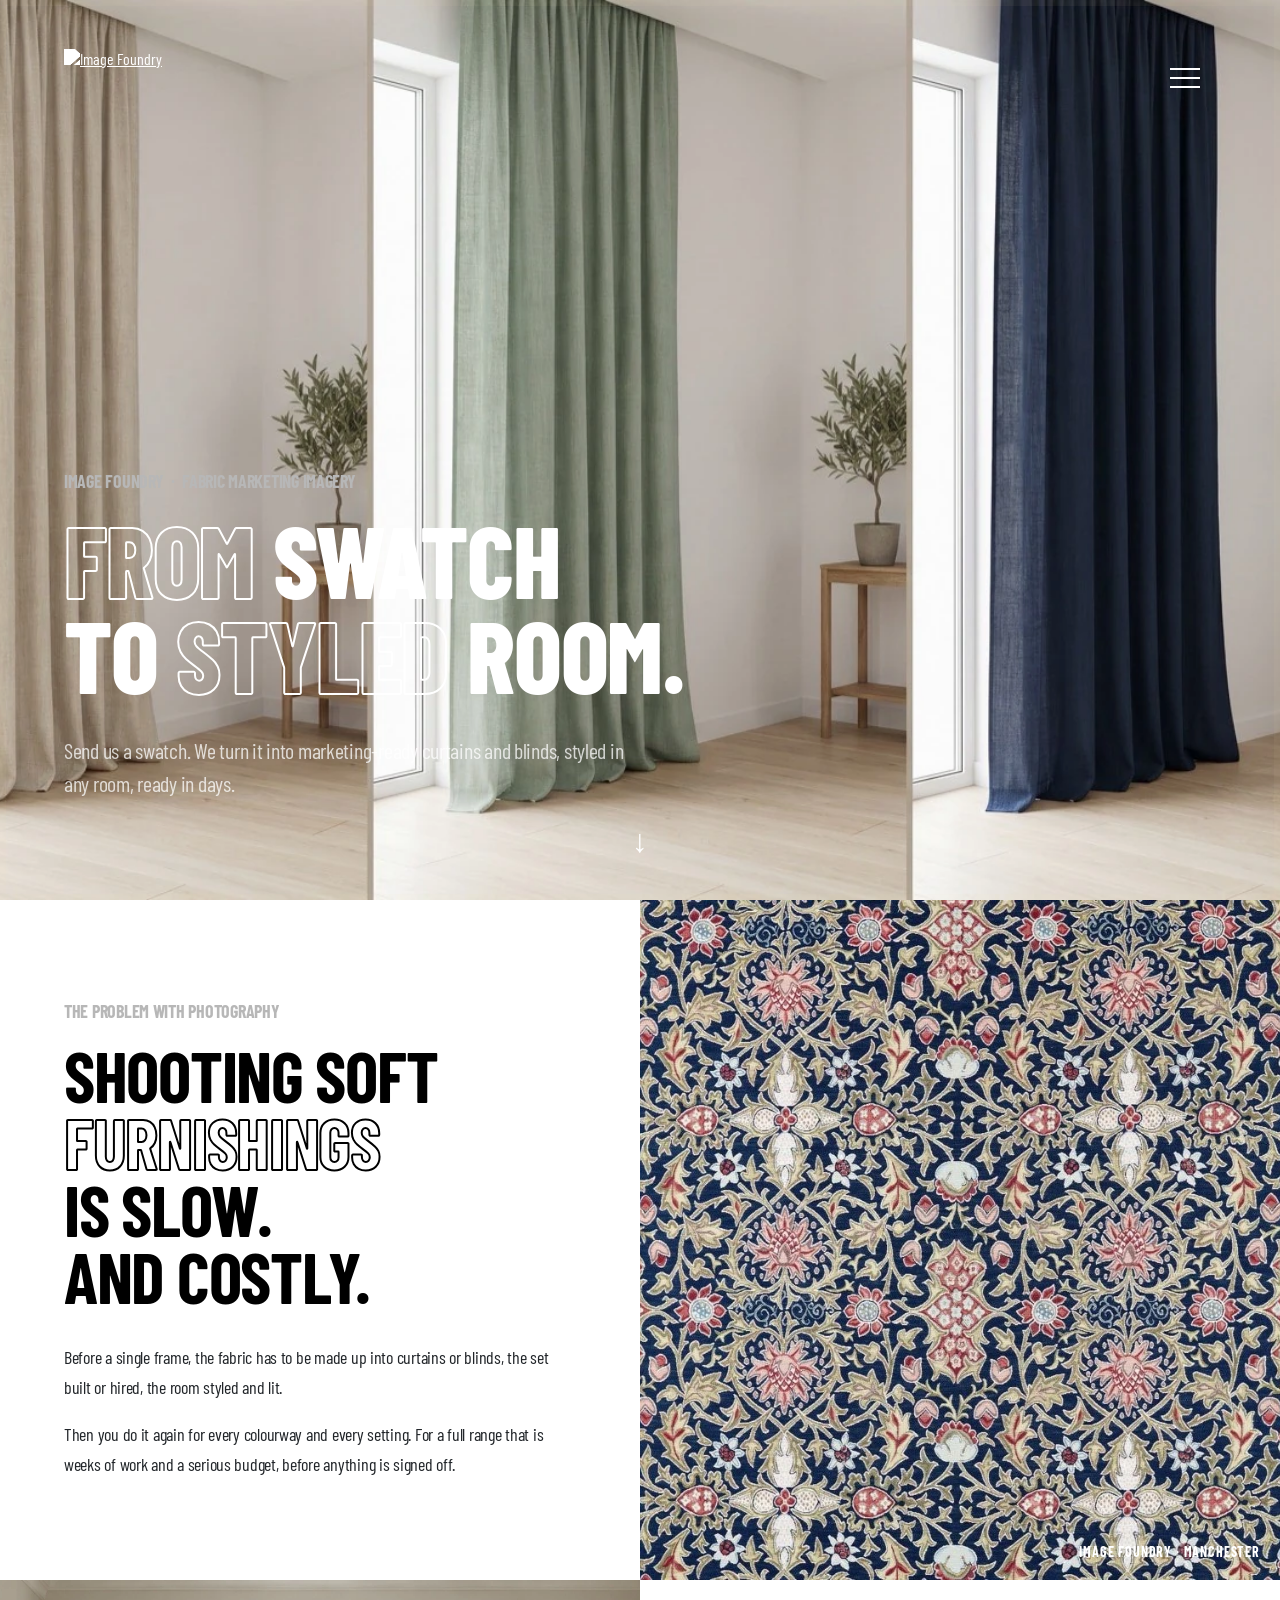
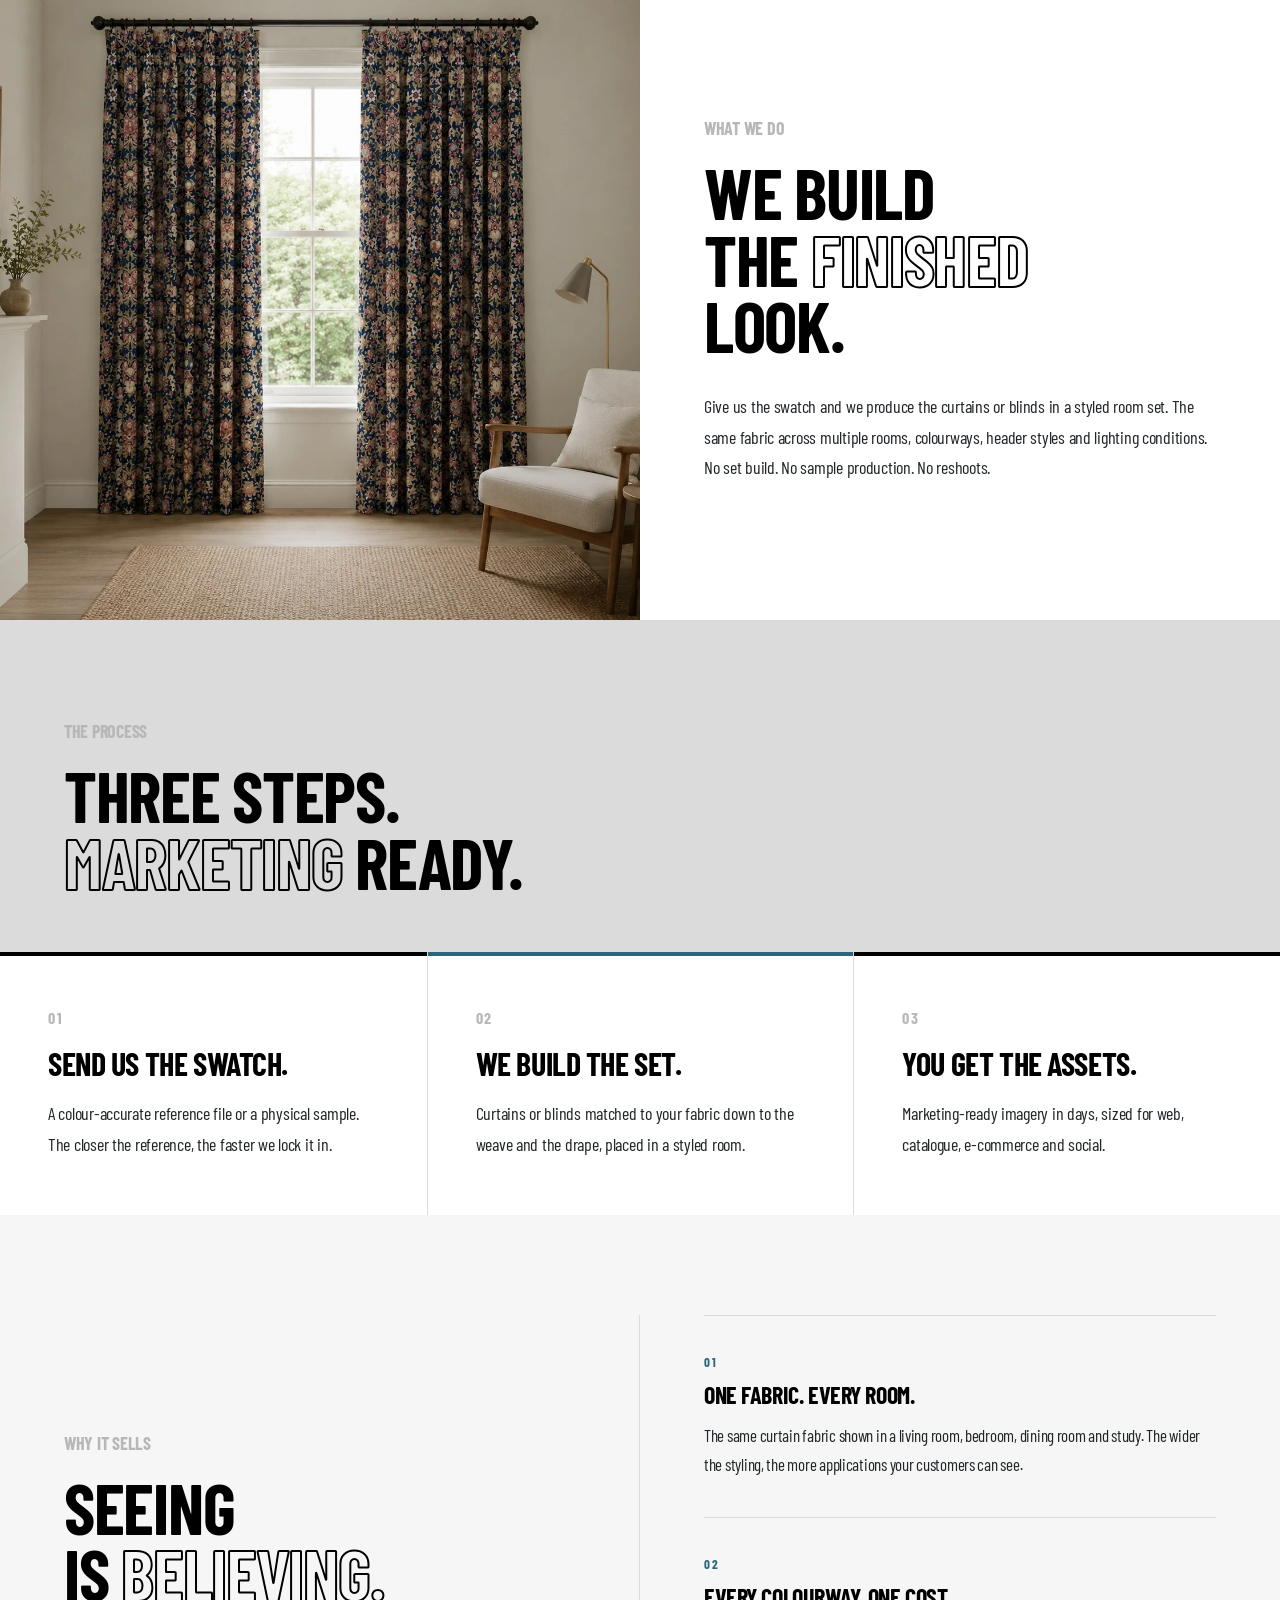
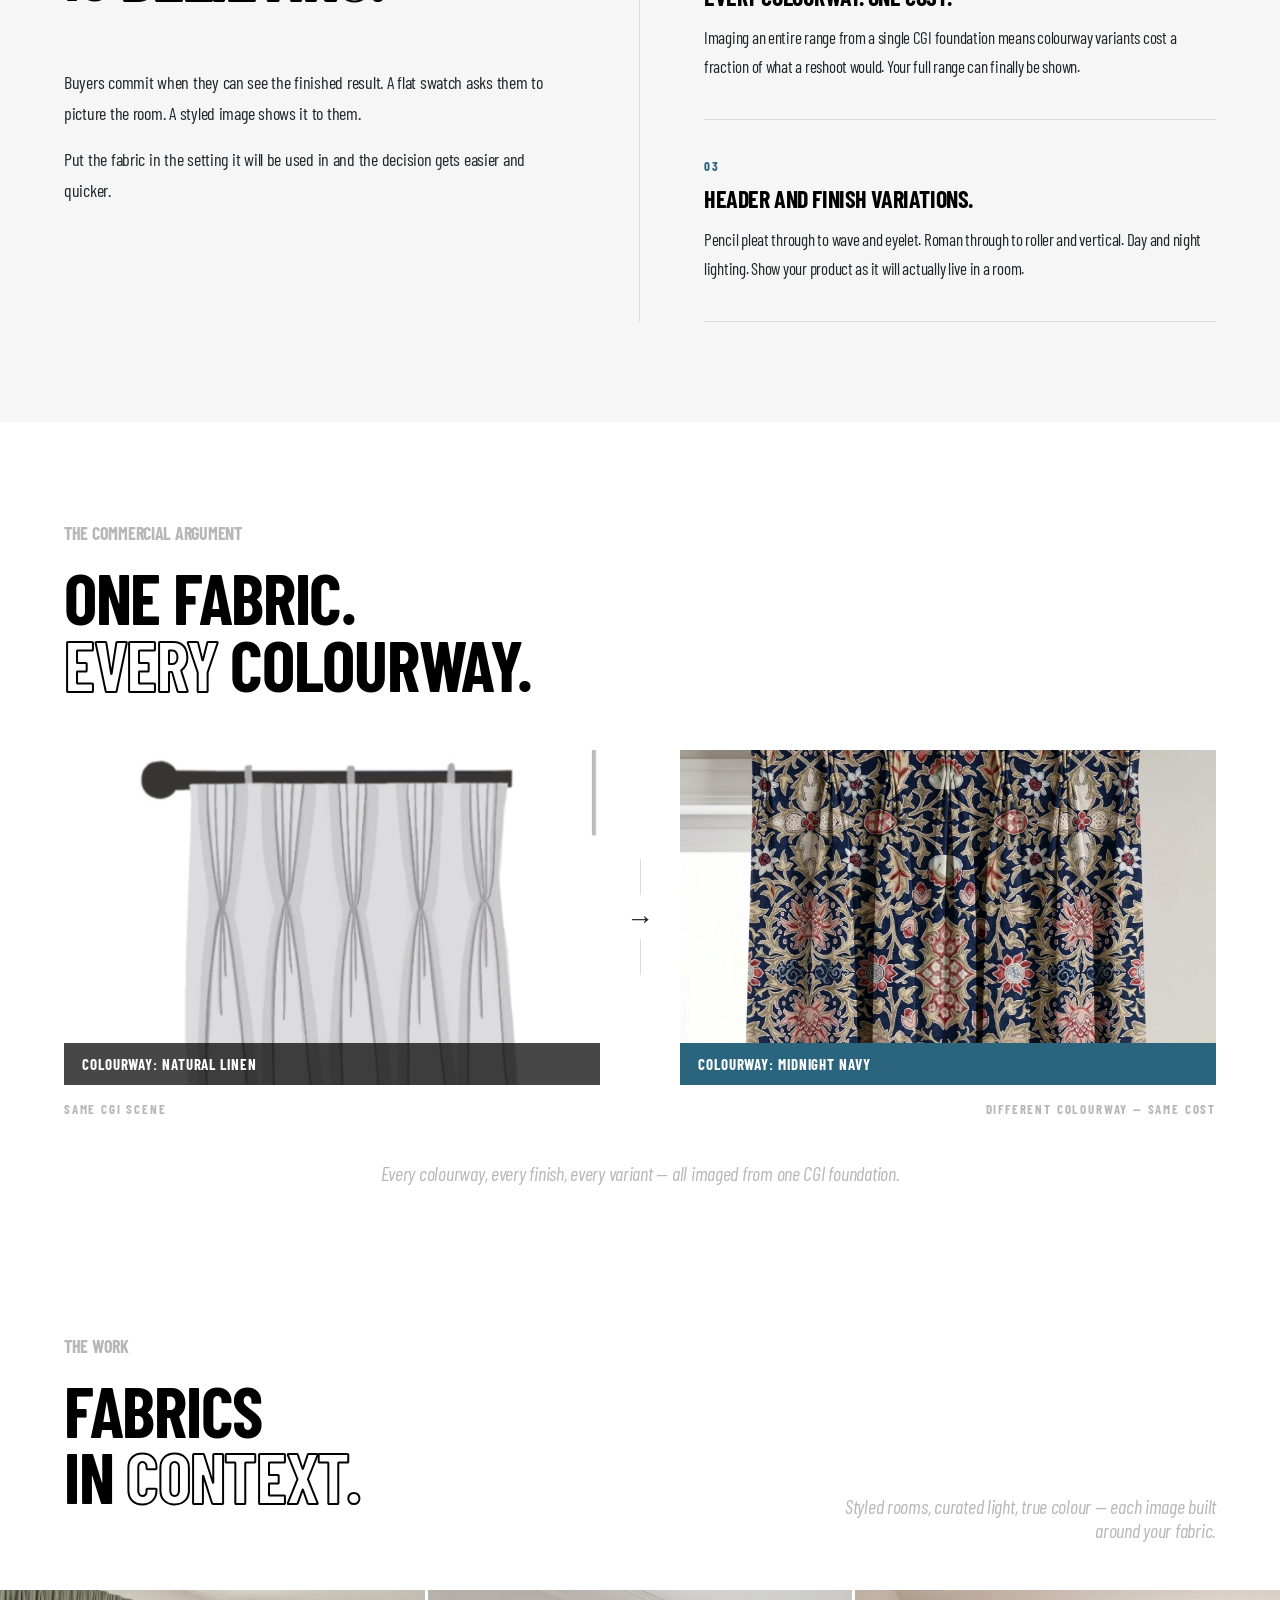
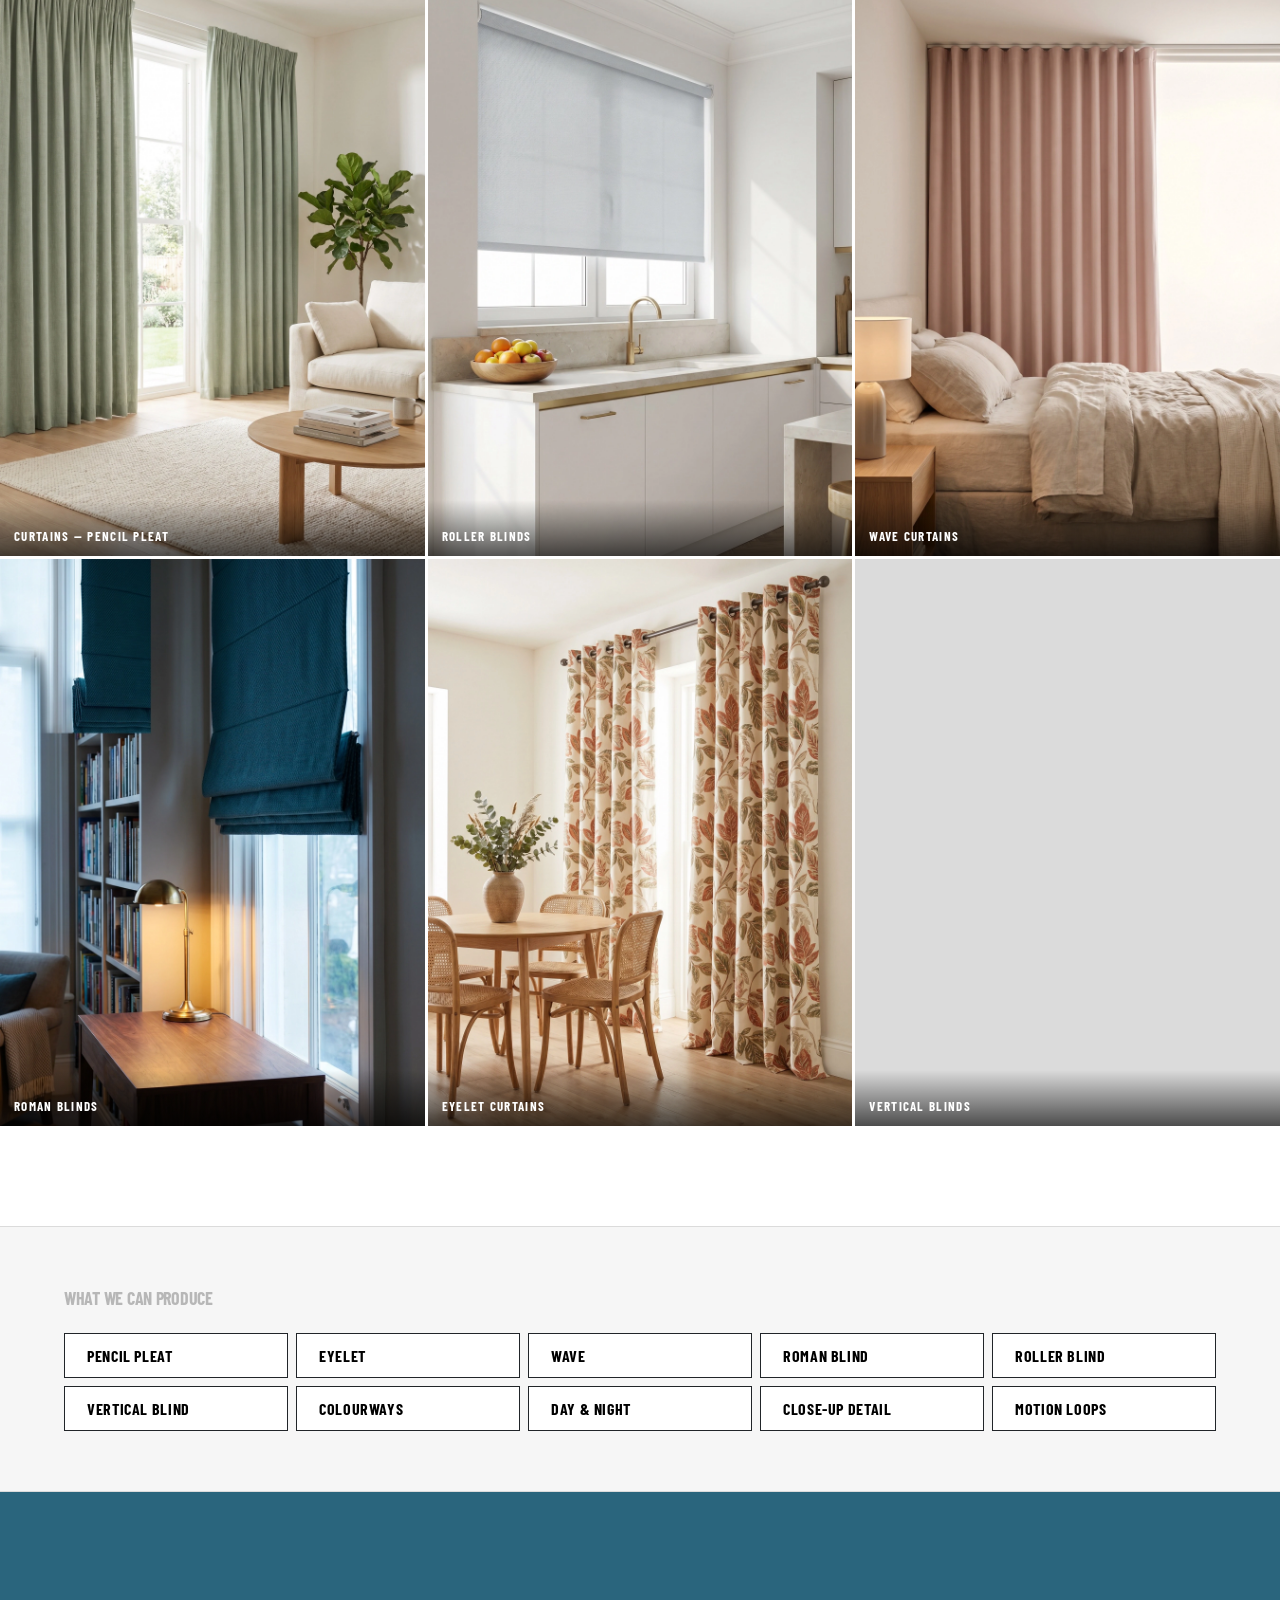
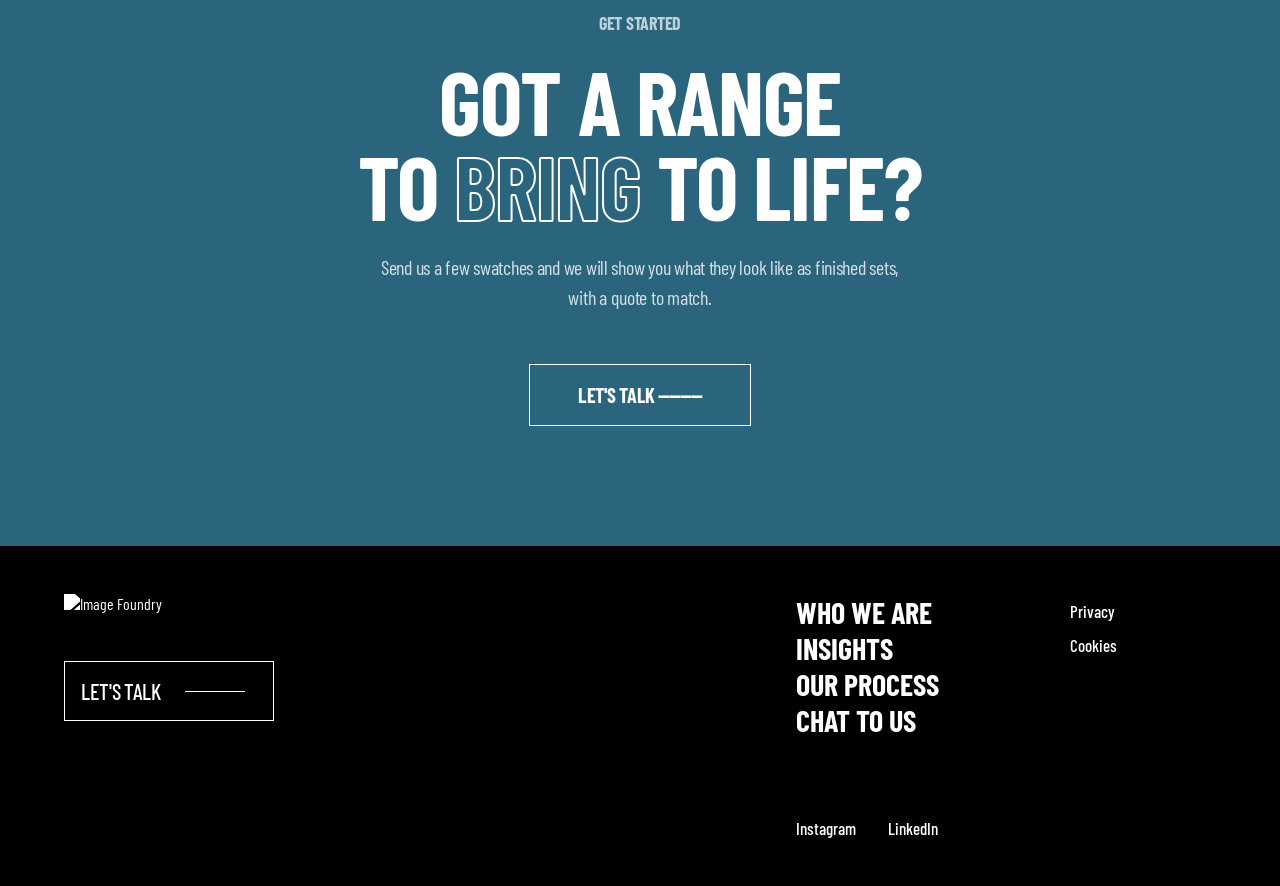
==== commit 8c4d2fee: "Convert all images to WebP at 90% quality, full resolution" ====
--- a/index.html
+++ b/index.html
@@ -9,7 +9,7 @@
 <link href="https://fonts.googleapis.com/css2?family=Barlow+Condensed:ital,wght@0,300;0,400;0,500;0,600;0,700;0,800;1,400&display=swap" rel="stylesheet" media="print" onload="this.media='all'">
 <noscript><link href="https://fonts.googleapis.com/css2?family=Barlow+Condensed:ital,wght@0,300;0,400;0,500;0,600;0,700;0,800;1,400&display=swap" rel="stylesheet"></noscript>
 
-<link rel="preload" href="images/1-HERO~1.jpg" as="image" fetchpriority="high">
+<link rel="preload" href="images/1-HERO~1.webp" as="image" fetchpriority="high">
 <link rel="stylesheet" href="style.css">
 
 </head>
@@ -56,8 +56,8 @@
 <!-- S1 — HERO -->
 <section class="hero" id="top">
   <div class="hero-slides">
-    <img class="hero-slide active" src="images/1-HERO~1.jpg" alt="Curtains in multiple colourways — Image Foundry CGI" width="2752" height="1536" fetchpriority="high">
-    <img class="hero-slide" src="images/image-5.jpeg" alt="Styled curtains in living room — Image Foundry CGI" width="1920" height="1280" loading="lazy">
+    <img class="hero-slide active" src="images/1-HERO~1.webp" alt="Curtains in multiple colourways — Image Foundry CGI" width="2752" height="1536" fetchpriority="high">
+    <img class="hero-slide" src="images/image-5.webp" alt="Styled curtains in living room — Image Foundry CGI" width="1920" height="1280" loading="lazy">
   </div>
   <div class="hero-overlay"></div>
   <div class="hero-content">
@@ -94,7 +94,7 @@
   </div>
   <div class="split-image">
     <!-- Replace with: <img src="YOUR_IMAGE.jpg" alt="Fabric swatch on design table"> -->
-    <img class="split-image-bg" src="images/image-3.jpeg" loading="lazy" decoding="async" alt="Fabric pattern close-up — Image Foundry CGI" style="width:100%;height:100%;object-fit:cover;display:block;">
+    <img class="split-image-bg" src="images/image-3.webp" loading="lazy" decoding="async" alt="Fabric pattern close-up — Image Foundry CGI" style="width:100%;height:100%;object-fit:cover;display:block;">
     <div class="split-image-caption">Image Foundry · Manchester</div>
   </div>
 </section>
@@ -114,7 +114,7 @@
     </p>
   </div>
   <div class="split-image">
-    <img class="split-image-bg" src="images/image-1.jpeg" loading="lazy" decoding="async" alt="Curtains in styled room — Image Foundry CGI" style="width:100%;height:100%;object-fit:cover;display:block;">
+    <img class="split-image-bg" src="images/image-1.webp" loading="lazy" decoding="async" alt="Curtains in styled room — Image Foundry CGI" style="width:100%;height:100%;object-fit:cover;display:block;">
   </div>
 </section>
 
@@ -198,7 +198,7 @@
 
   <div class="colourway-panels wow">
     <div class="colourway-panel">
-      <img src="images/image-4.jpeg" alt="Pencil pleat curtain header detail — Image Foundry CGI">
+      <img src="images/image-4.webp" alt="Pencil pleat curtain header detail — Image Foundry CGI">
       <div class="panel-badge">
         <span>Colourway: Natural Linen</span>
       </div>
@@ -211,7 +211,7 @@
     </div>
 
     <div class="colourway-panel">
-      <img src="images/image-2.jpeg" alt="Navy floral curtain close-up — Image Foundry CGI">
+      <img src="images/image-2.webp" alt="Navy floral curtain close-up — Image Foundry CGI">
       <div class="panel-badge teal">
         <span>Colourway: Midnight Navy</span>
       </div>
@@ -241,42 +241,42 @@
   <div class="gallery-grid">
     <div class="gi">
       <div class="gi-inner">
-        <img src="images/2-PENC~1.jpg" loading="lazy" decoding="async" alt="Pencil Pleat curtains — Image Foundry CGI">
+        <img src="images/2-PENC~1.webp" loading="lazy" decoding="async" alt="Pencil Pleat curtains — Image Foundry CGI">
         <div class="gi-tag">Curtains — Pencil Pleat</div>
         <div class="gi-overlay"><span>View project</span></div>
       </div>
     </div>
     <div class="gi">
       <div class="gi-inner">
-        <img src="images/3-ROLL~1.jpg" loading="lazy" decoding="async" alt="Roller Blind — Image Foundry CGI">
+        <img src="images/3-ROLL~1.webp" loading="lazy" decoding="async" alt="Roller Blind — Image Foundry CGI">
         <div class="gi-tag">Roller Blinds</div>
         <div class="gi-overlay"><span>View project</span></div>
       </div>
     </div>
     <div class="gi">
       <div class="gi-inner">
-        <img src="images/4-WAVE~1.jpg" loading="lazy" decoding="async" alt="Wave curtains — Image Foundry CGI">
+        <img src="images/4-WAVE~1.webp" loading="lazy" decoding="async" alt="Wave curtains — Image Foundry CGI">
         <div class="gi-tag">Wave Curtains</div>
         <div class="gi-overlay"><span>View project</span></div>
       </div>
     </div>
     <div class="gi">
       <div class="gi-inner">
-        <img src="images/5-ROMA~1.jpg" loading="lazy" decoding="async" alt="Roman Blinds — Image Foundry CGI">
+        <img src="images/5-ROMA~1.webp" loading="lazy" decoding="async" alt="Roman Blinds — Image Foundry CGI">
         <div class="gi-tag">Roman Blinds</div>
         <div class="gi-overlay"><span>View project</span></div>
       </div>
     </div>
     <div class="gi">
       <div class="gi-inner">
-        <img src="images/6-EYEL~1.jpg" loading="lazy" decoding="async" alt="Eyelet curtains — Image Foundry CGI">
+        <img src="images/6-EYEL~1.webp" loading="lazy" decoding="async" alt="Eyelet curtains — Image Foundry CGI">
         <div class="gi-tag">Eyelet Curtains</div>
         <div class="gi-overlay"><span>View project</span></div>
       </div>
     </div>
     <div class="gi">
       <div class="gi-inner">
-        <img src="images/7-VERT~1.jpg" loading="lazy" decoding="async" alt="Vertical Blinds — Image Foundry CGI">
+        <img src="images/7-VERT~1.webp" loading="lazy" decoding="async" alt="Vertical Blinds — Image Foundry CGI">
         <div class="gi-tag">Vertical Blinds</div>
         <div class="gi-overlay"><span>View project</span></div>
       </div>
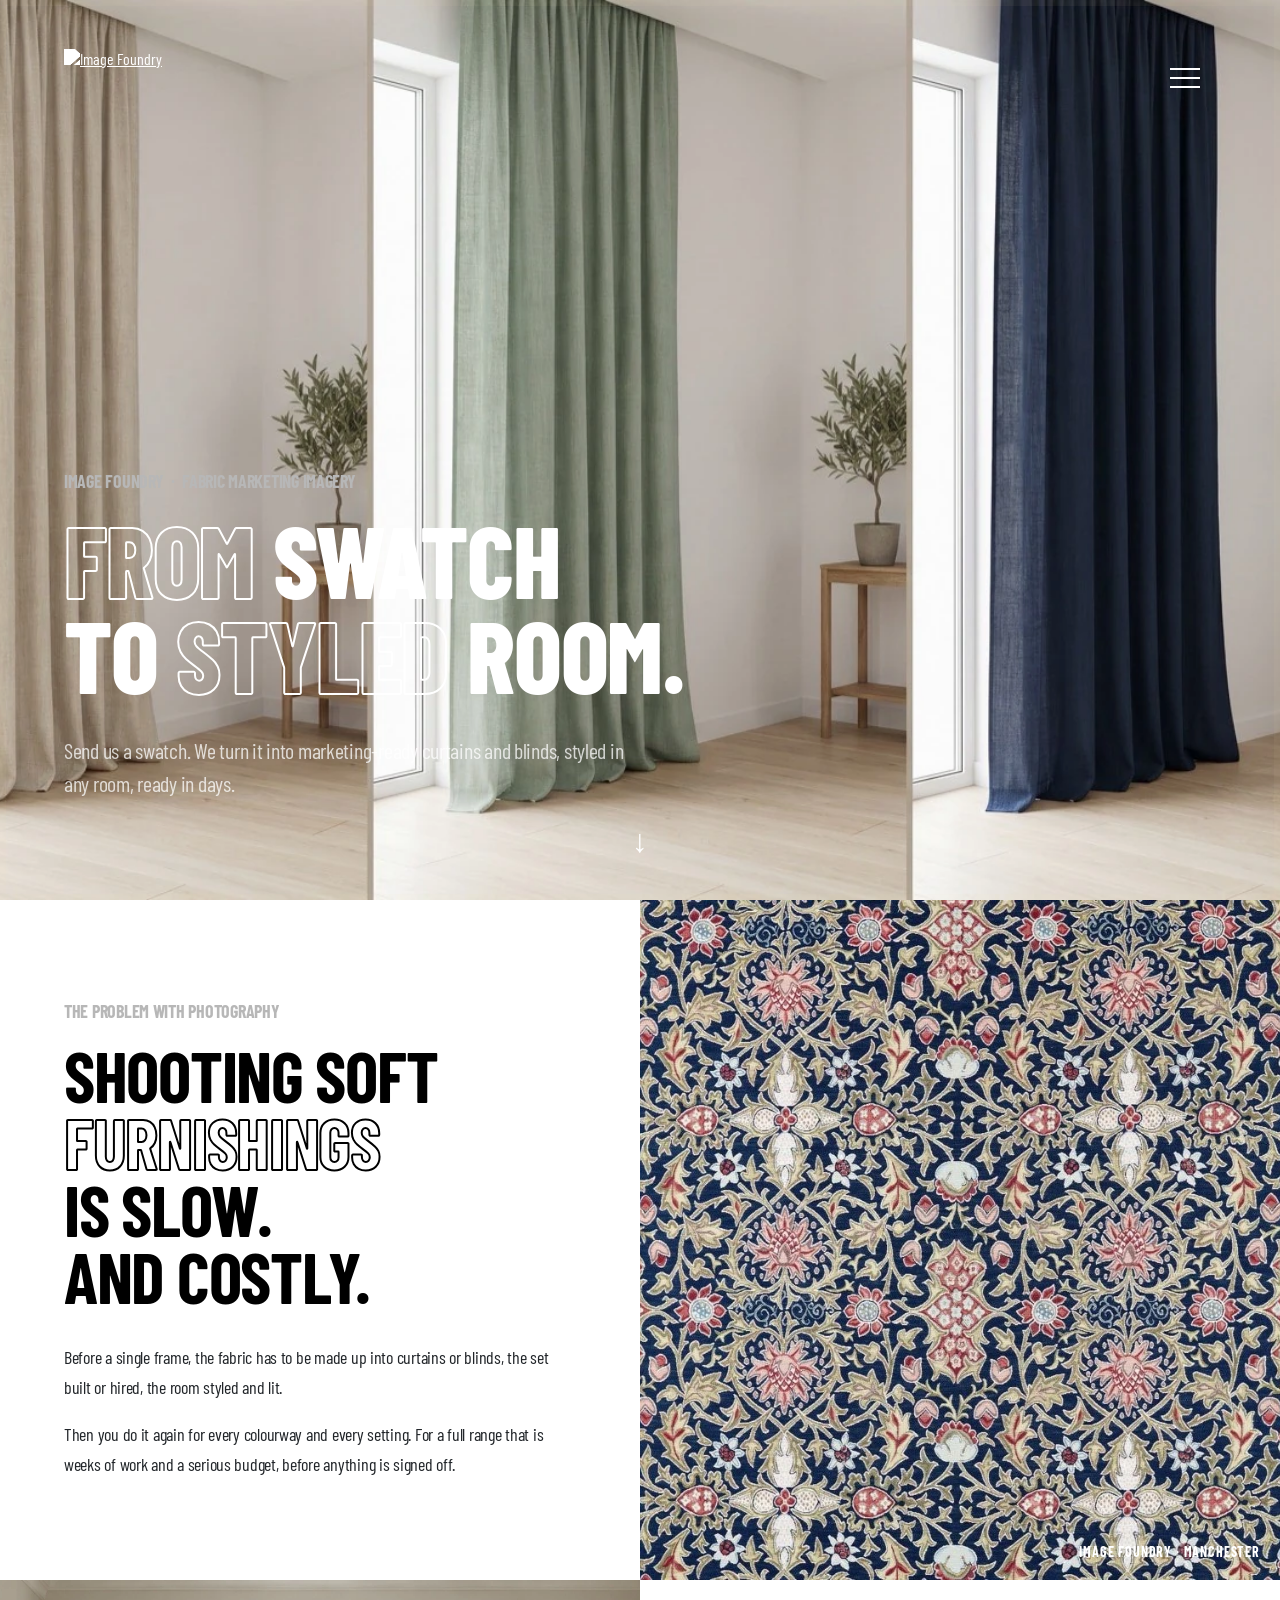
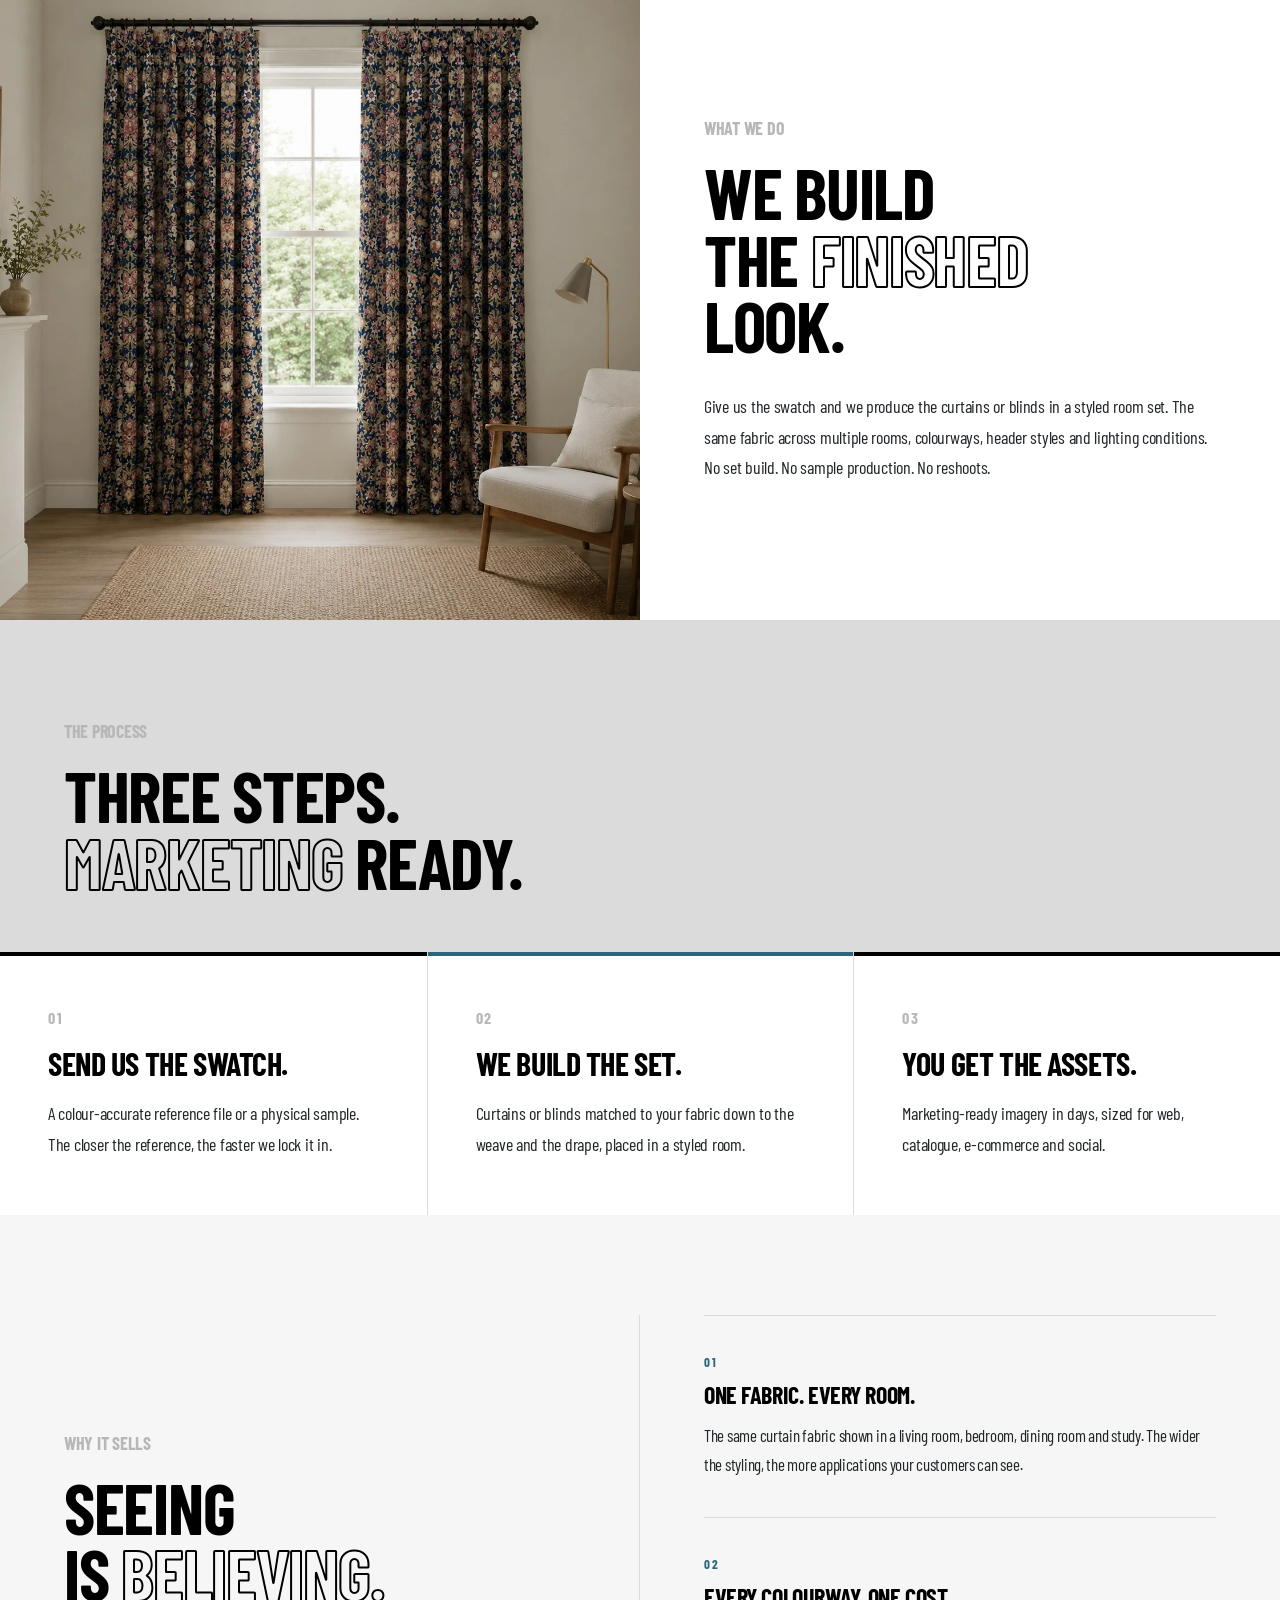
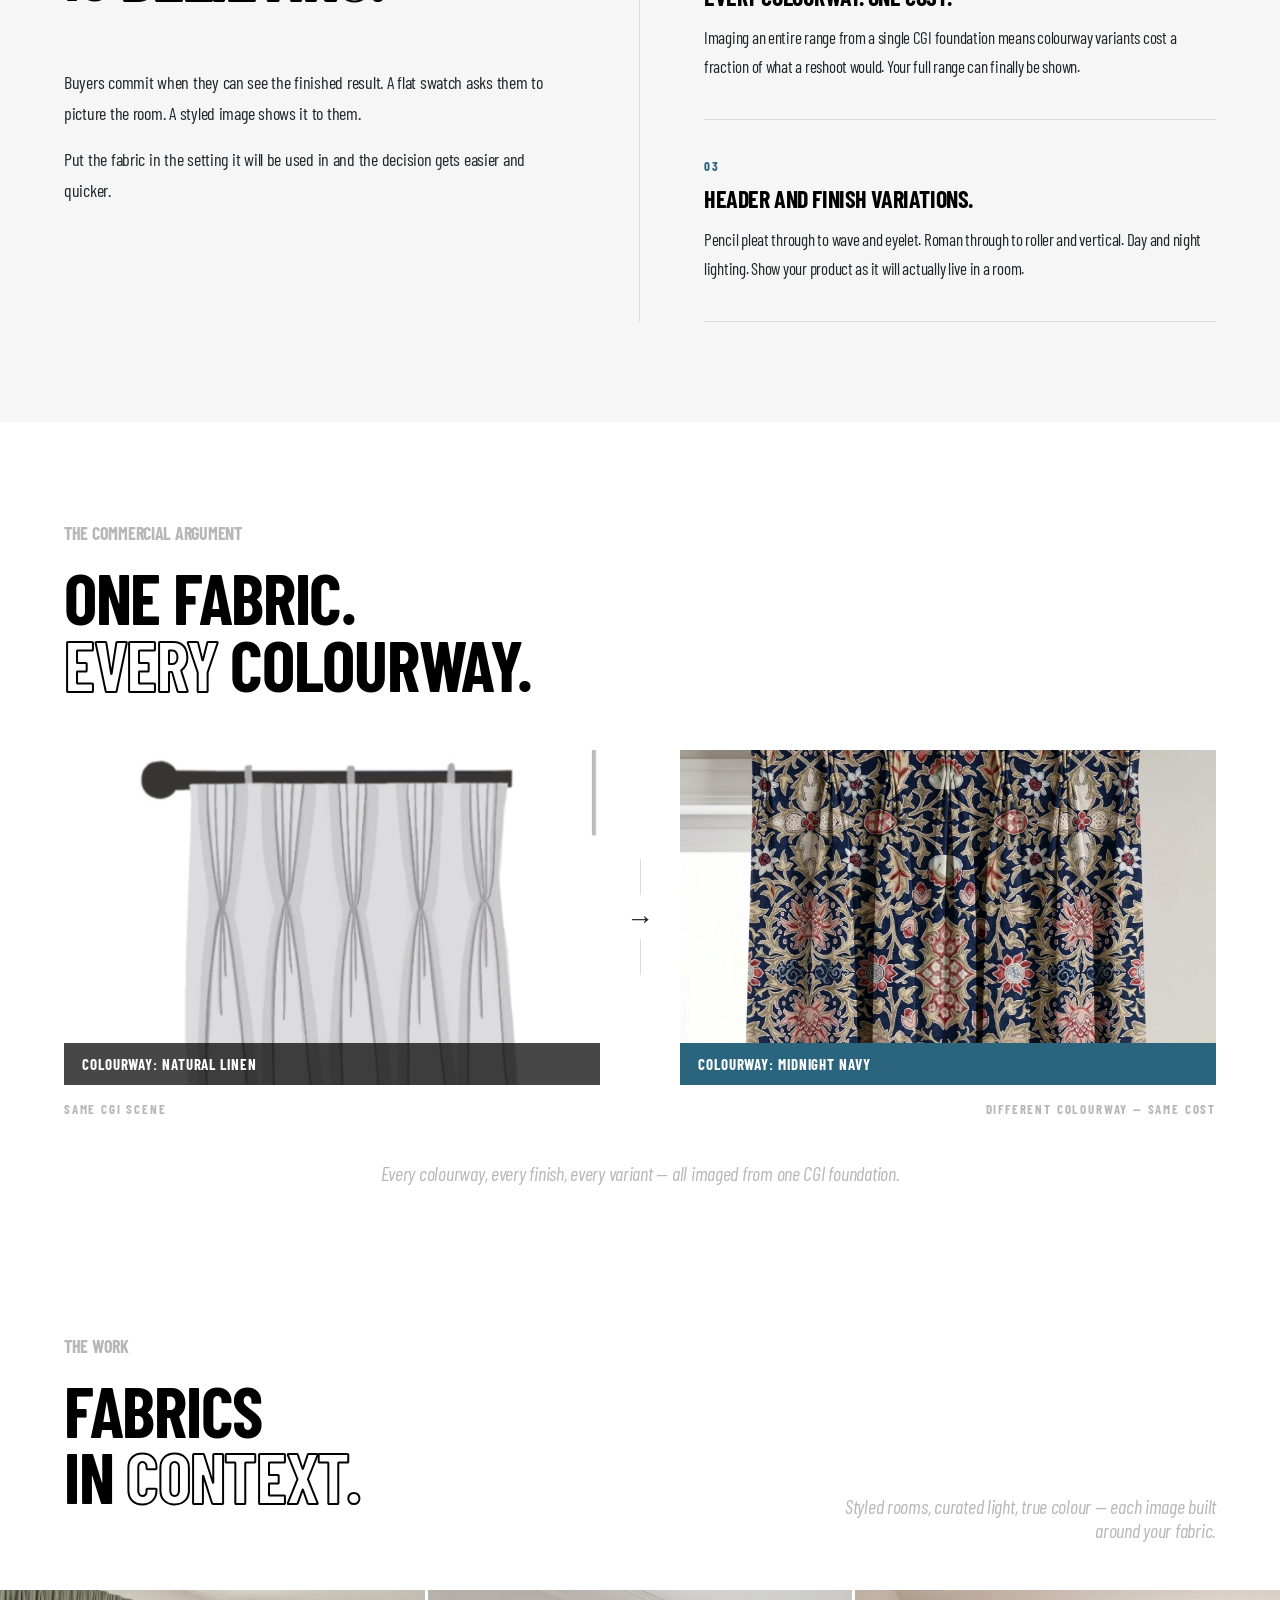
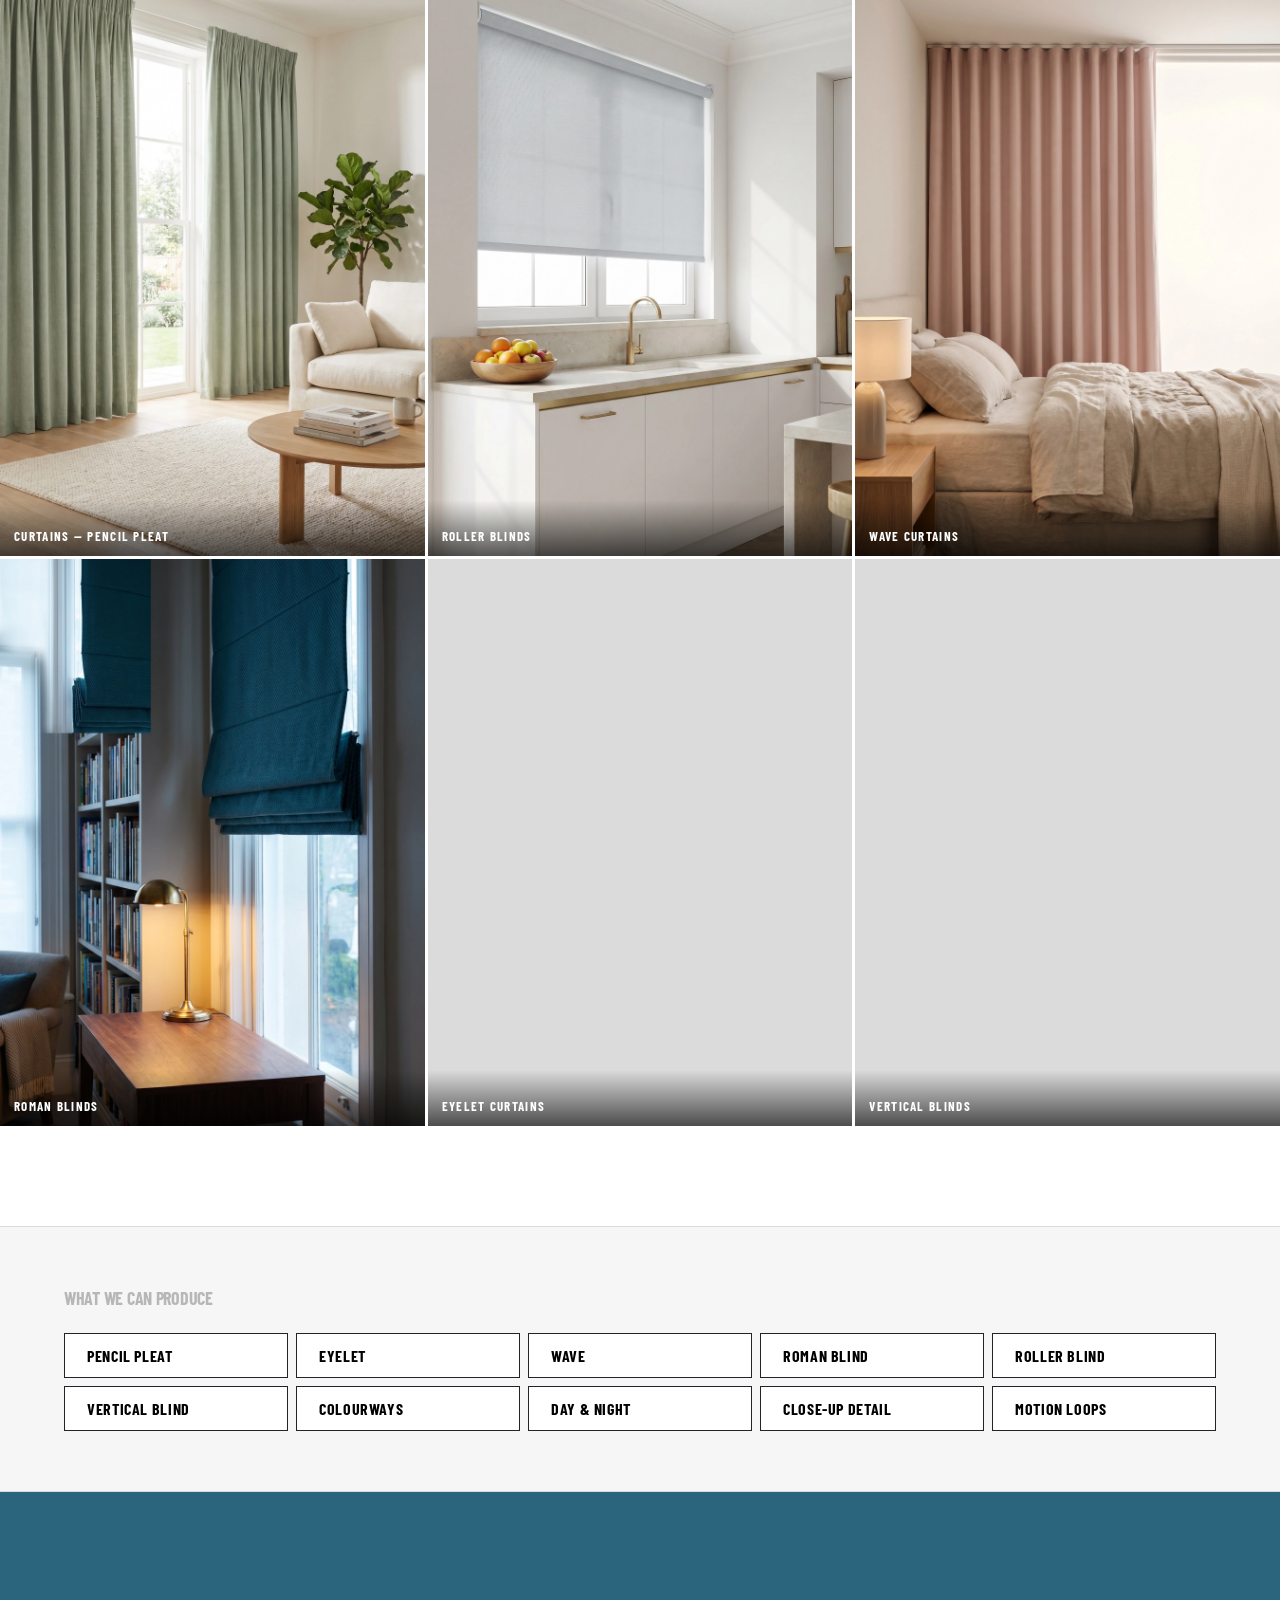
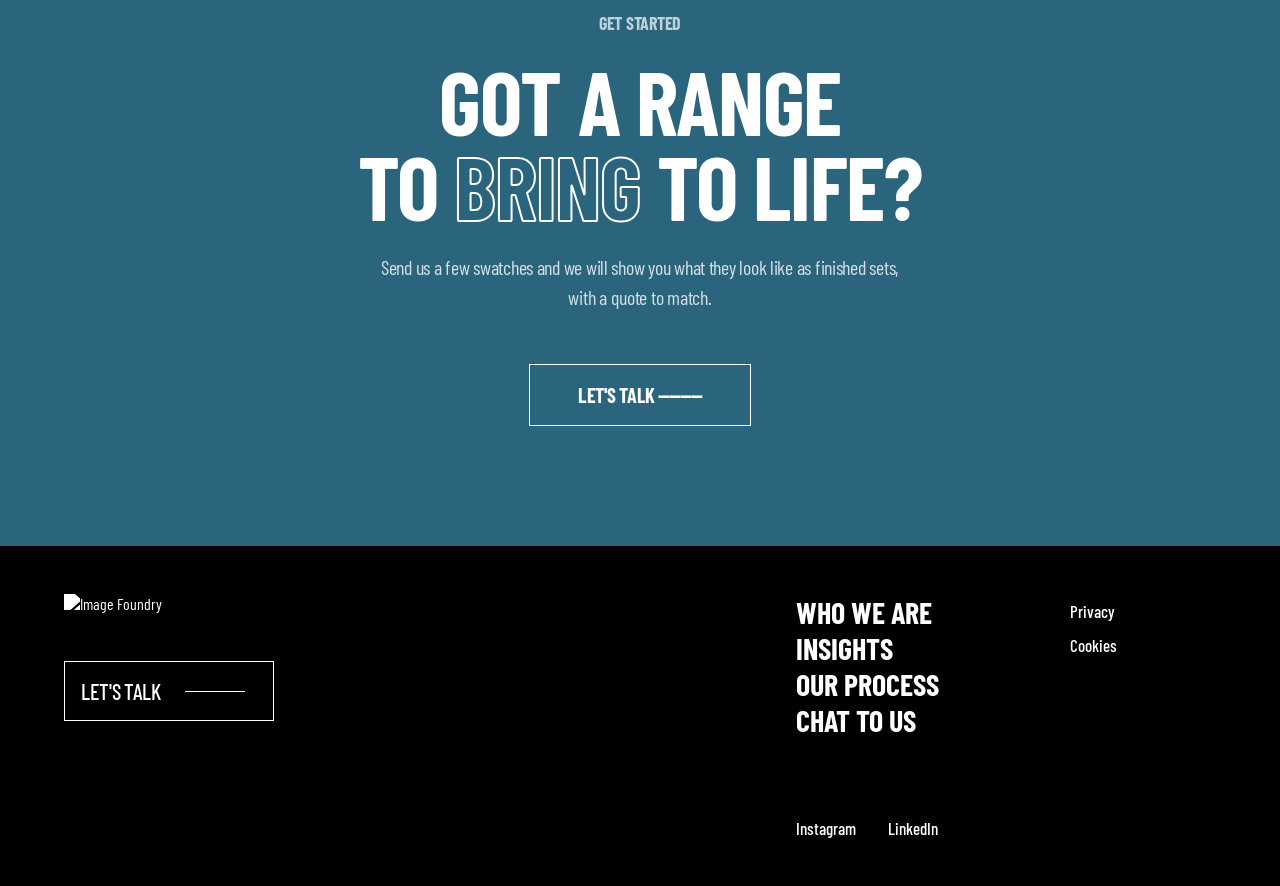
==== commit a04cc4fa: "Add favicon" ====
--- a/index.html
+++ b/index.html
@@ -4,6 +4,7 @@
 <meta charset="UTF-8">
 <meta name="viewport" content="width=device-width, initial-scale=1.0">
 <title>Curtain &amp; Blind Fabric Imagery | Image Foundry</title>
+<link rel="icon" type="image/png" href="images/favicon-32x32.png">
 <link rel="preconnect" href="https://fonts.googleapis.com">
 <link rel="preconnect" href="https://fonts.gstatic.com" crossorigin>
 <link href="https://fonts.googleapis.com/css2?family=Barlow+Condensed:ital,wght@0,300;0,400;0,500;0,600;0,700;0,800;1,400&display=swap" rel="stylesheet" media="print" onload="this.media='all'">
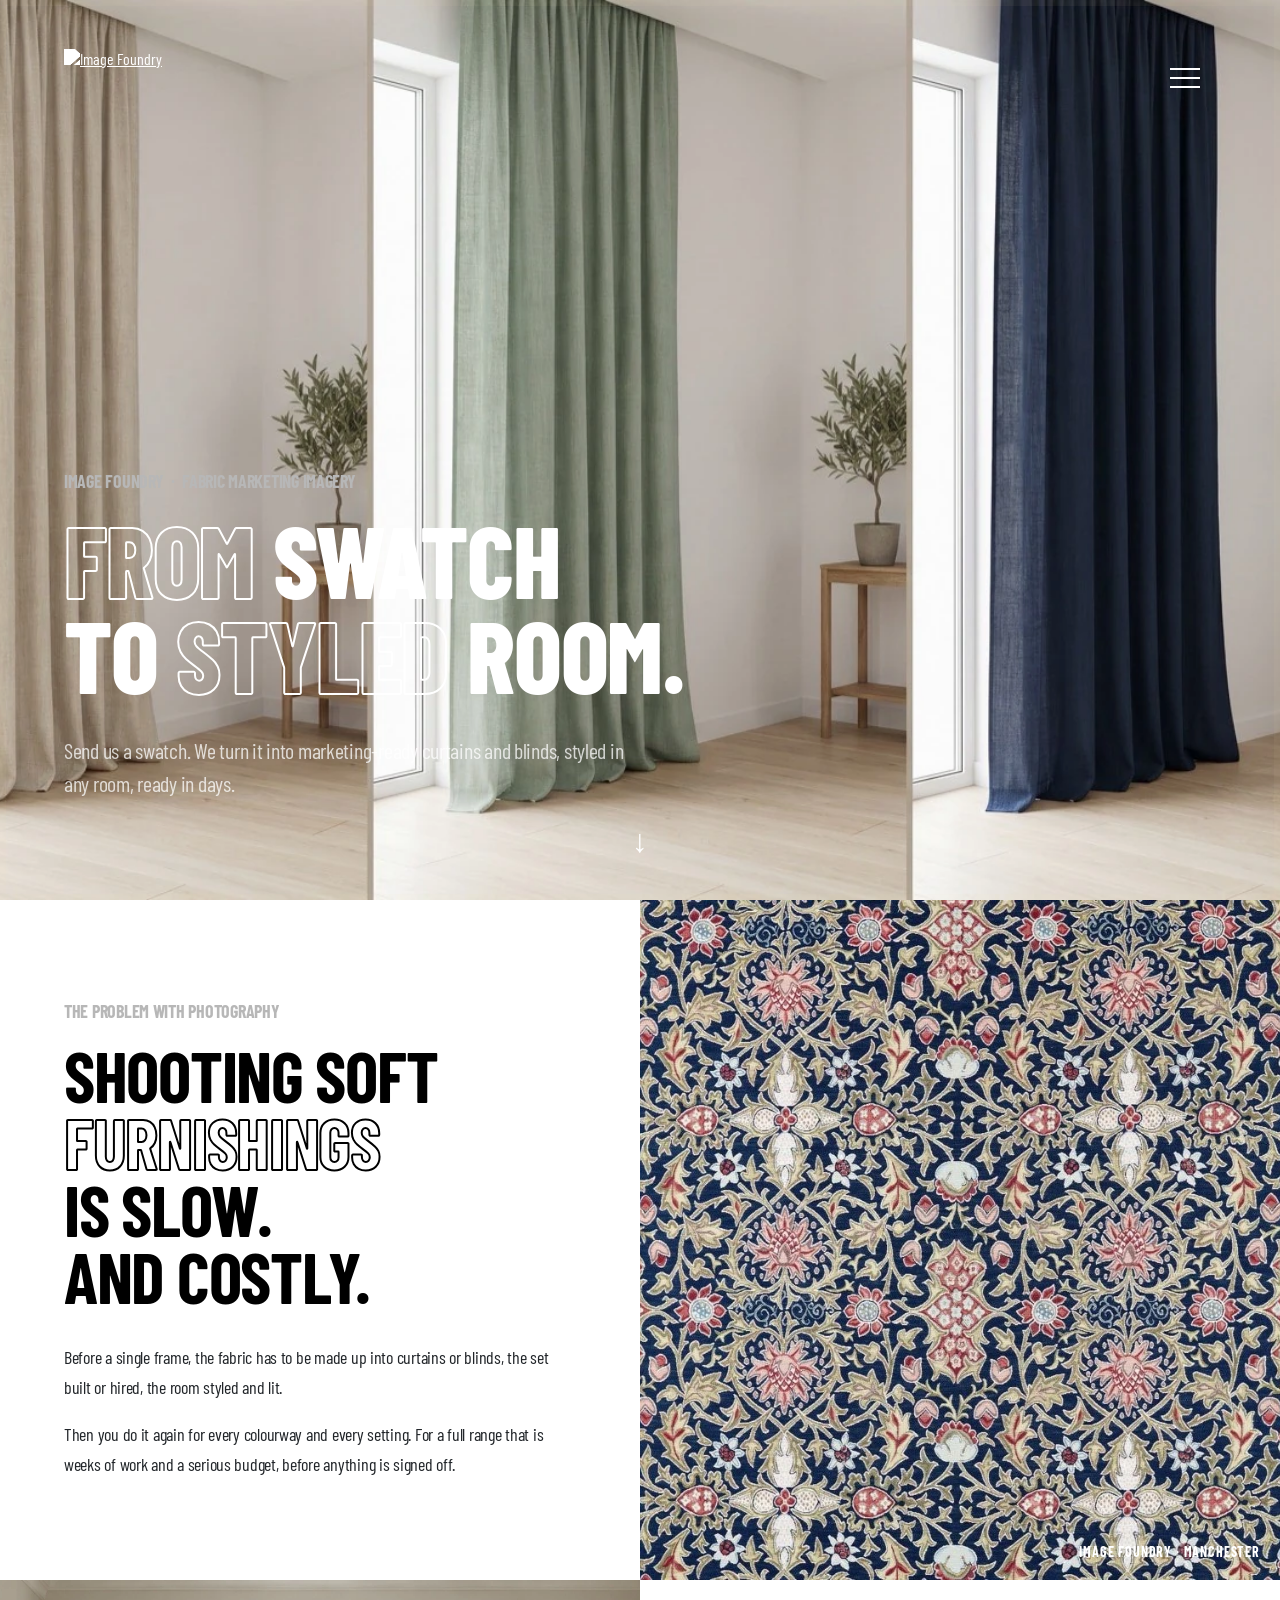
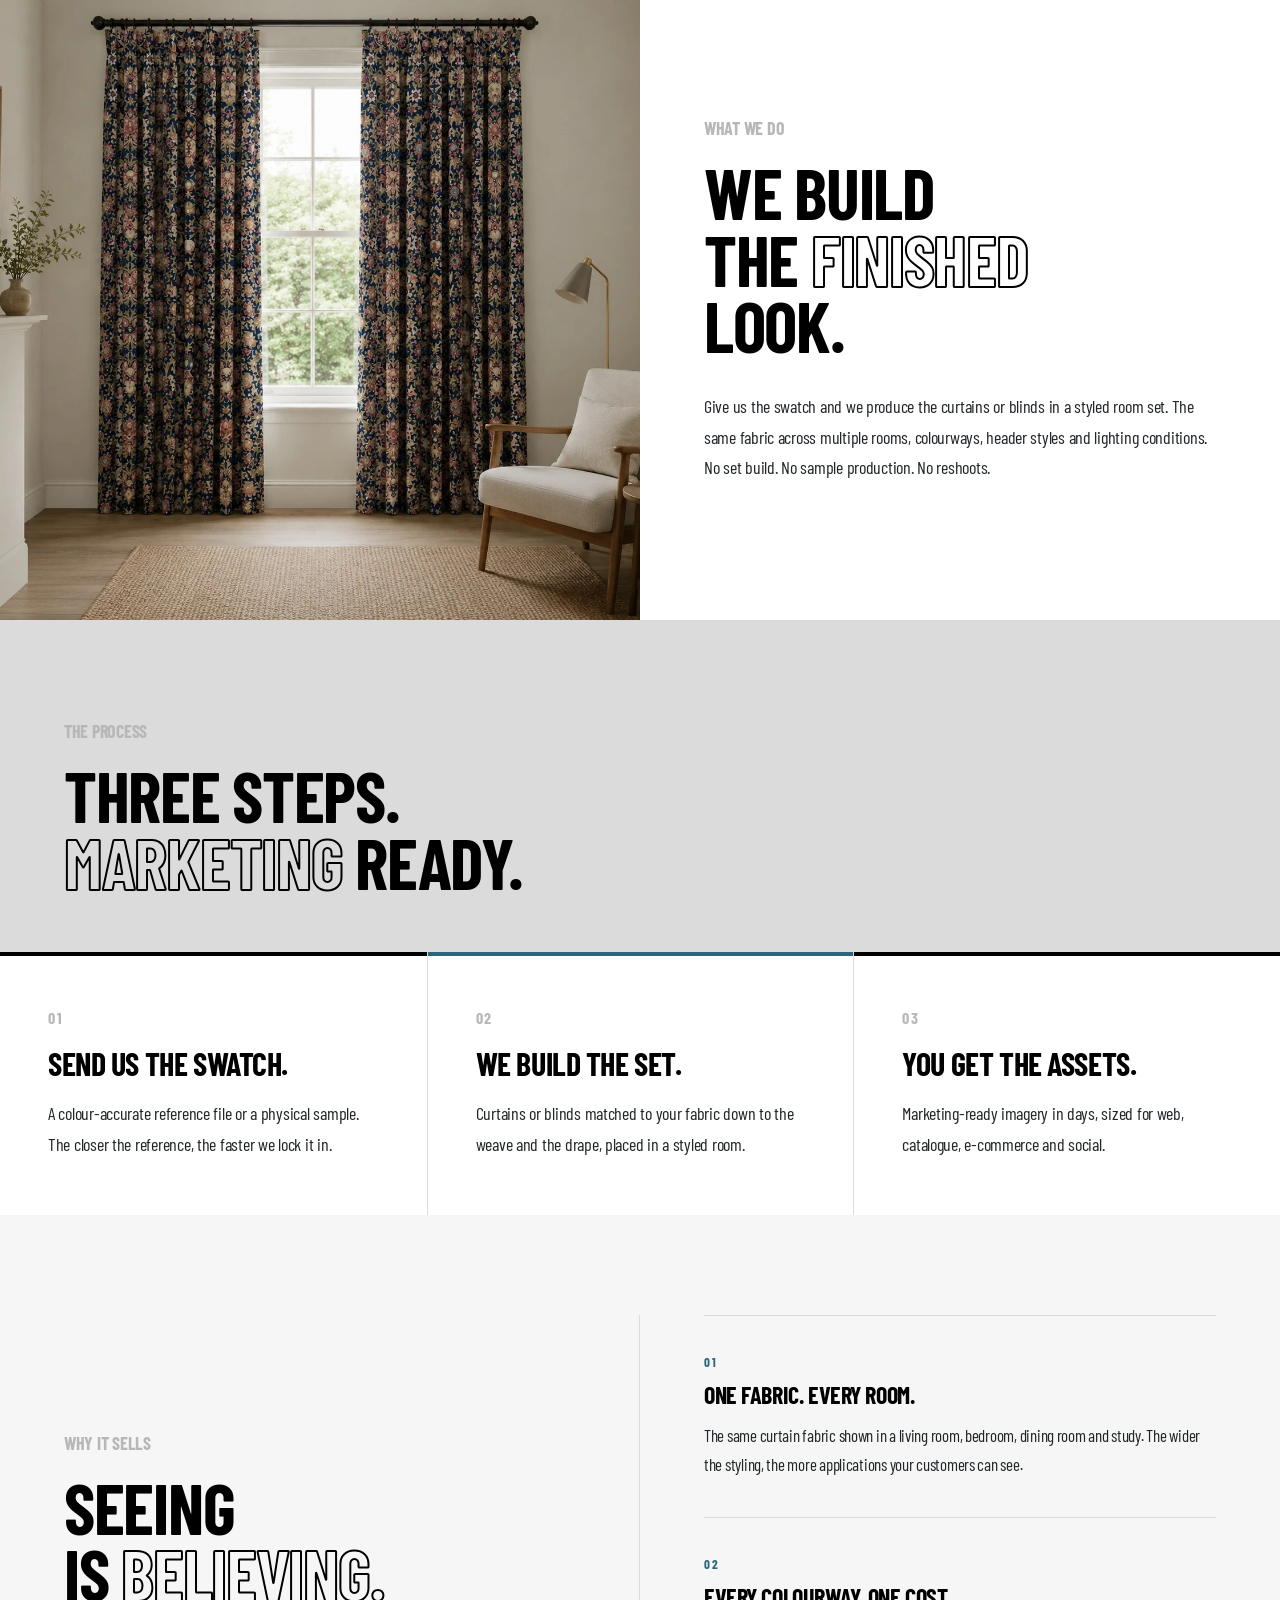
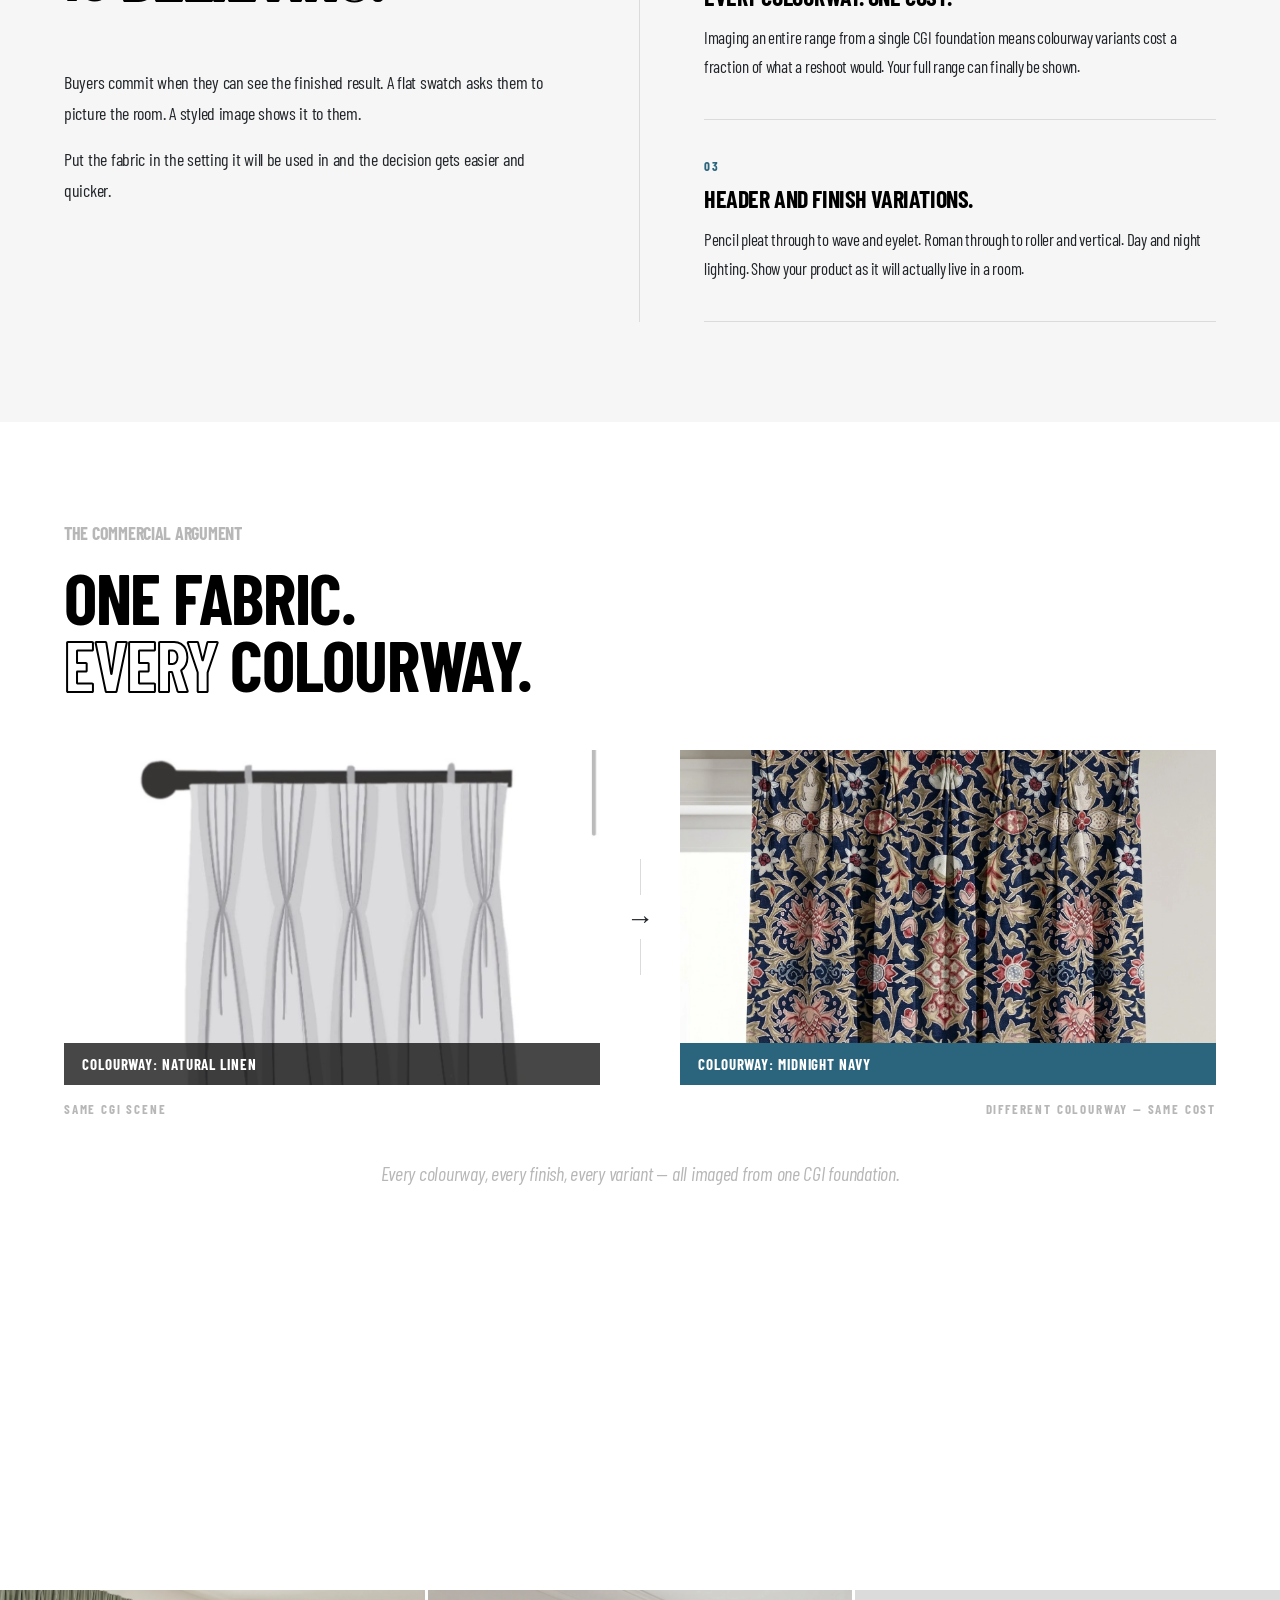
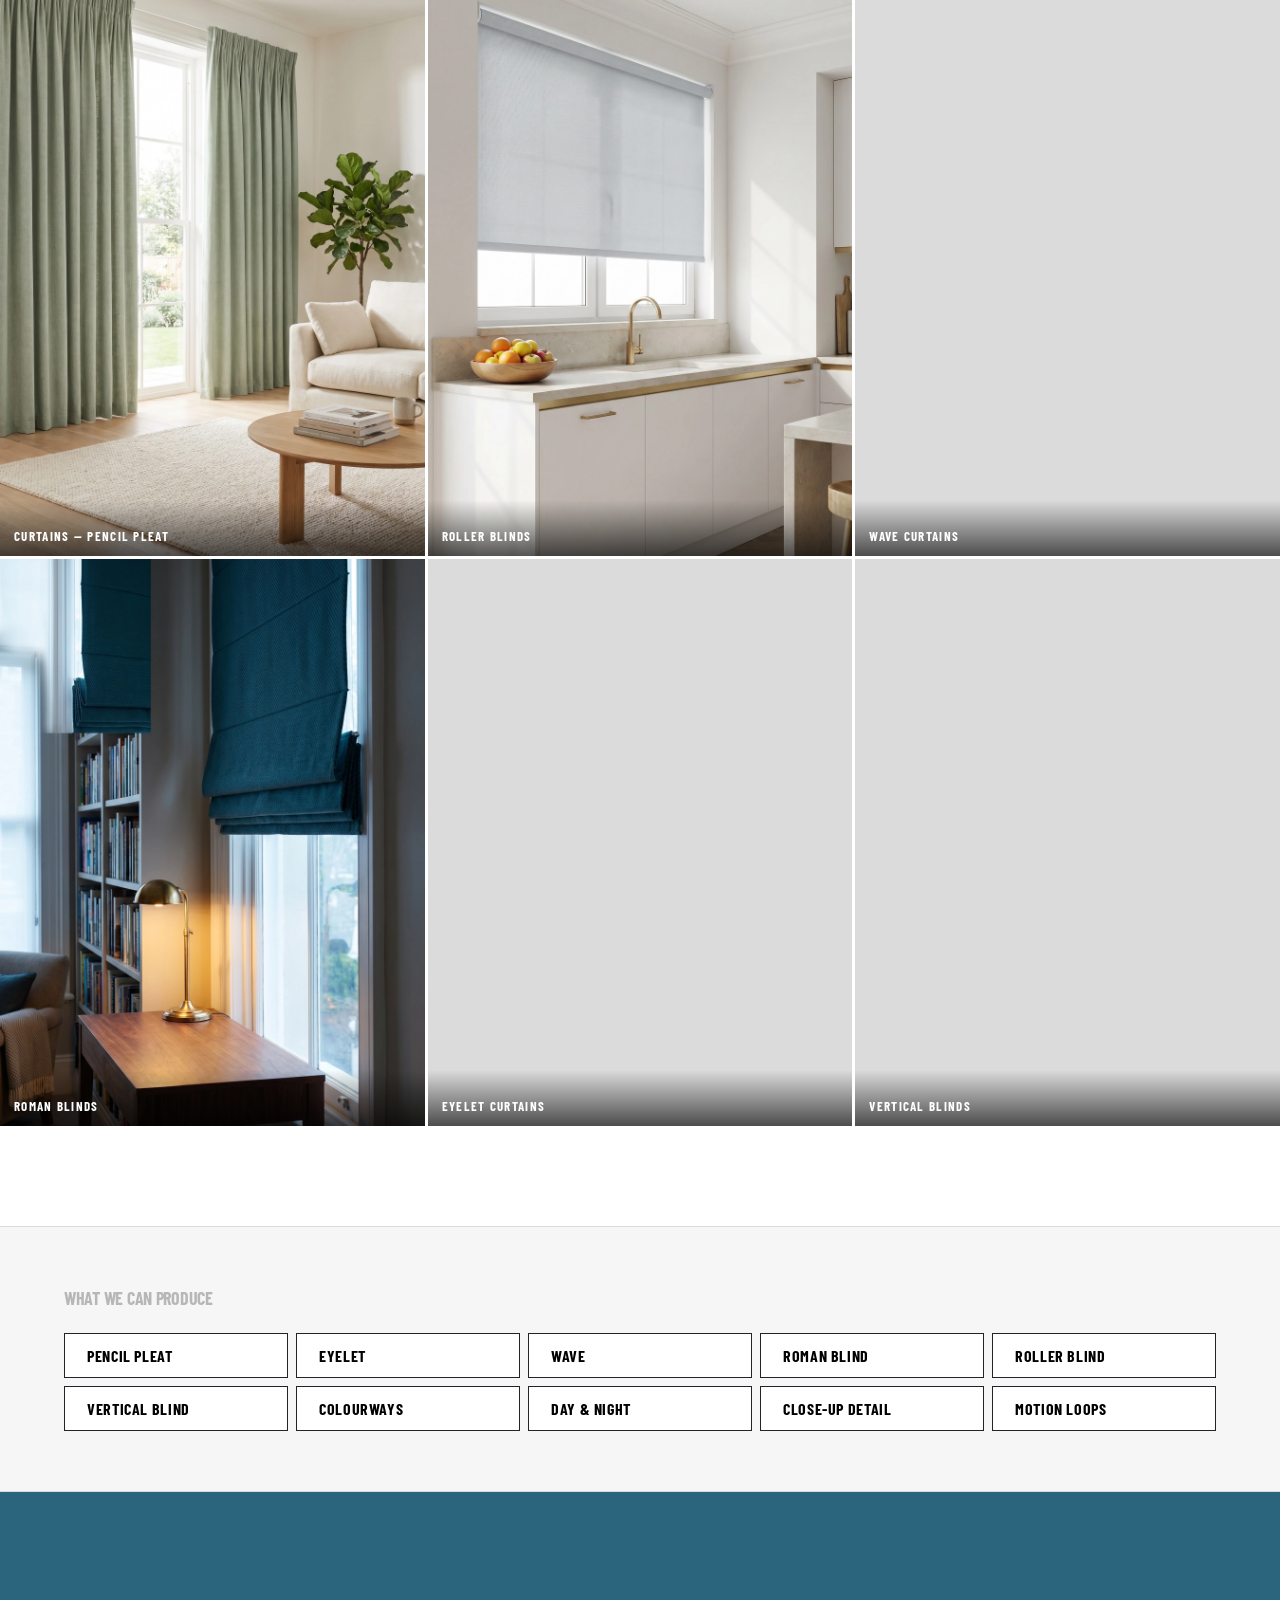
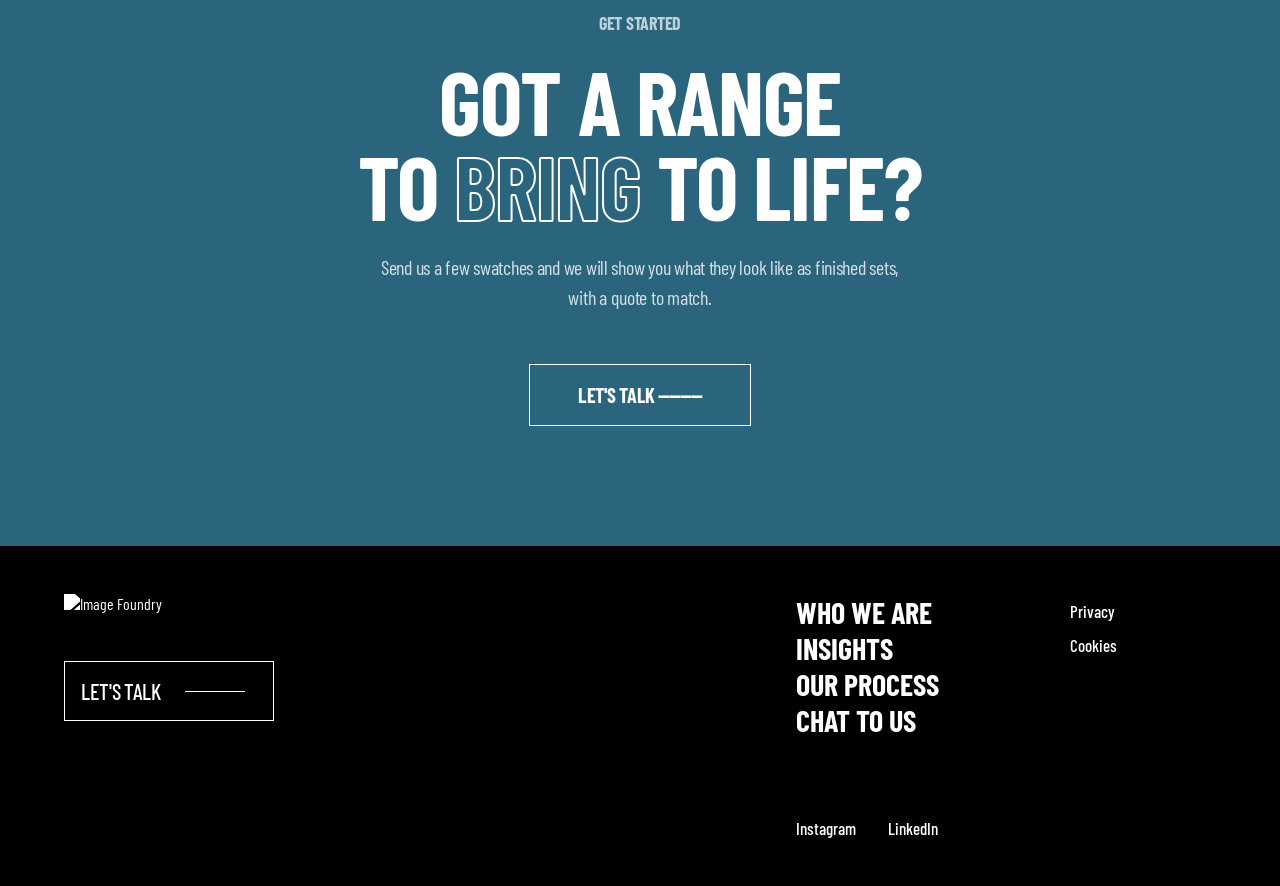
==== commit e46d5288: "Update title to Curtains & Blinds" ====
--- a/index.html
+++ b/index.html
@@ -3,7 +3,7 @@
 <head>
 <meta charset="UTF-8">
 <meta name="viewport" content="width=device-width, initial-scale=1.0">
-<title>Curtain &amp; Blind Fabric Imagery | Image Foundry</title>
+<title>Curtains &amp; Blinds | Image Foundry</title>
 <link rel="icon" type="image/png" href="images/favicon-32x32.png">
 <link rel="preconnect" href="https://fonts.googleapis.com">
 <link rel="preconnect" href="https://fonts.gstatic.com" crossorigin>
@@ -12,9 +12,19 @@
 
 <link rel="preload" href="images/1-HERO~1.webp" as="image" fetchpriority="high">
 <link rel="stylesheet" href="style.css">
-
+<!-- Google Tag Manager -->
+<script>(function(w,d,s,l,i){w[l]=w[l]||[];w[l].push({'gtm.start':
+new Date().getTime(),event:'gtm.js'});var f=d.getElementsByTagName(s)[0],
+j=d.createElement(s),dl=l!='dataLayer'?'&l='+l:'';j.async=true;j.src=
+'https://www.googletagmanager.com/gtm.js?id='+i+dl;f.parentNode.insertBefore(j,f);
+})(window,document,'script','dataLayer','GTM-MXGBCRZ3');</script>
+<!-- End Google Tag Manager -->
 </head>
 <body>
+<!-- Google Tag Manager (noscript) -->
+<noscript><iframe src="https://www.googletagmanager.com/ns.html?id=GTM-MXGBCRZ3"
+height="0" width="0" style="display:none;visibility:hidden"></iframe></noscript>
+<!-- End Google Tag Manager (noscript) -->
 
 <!-- HEADER -->
 <header class="site-header">
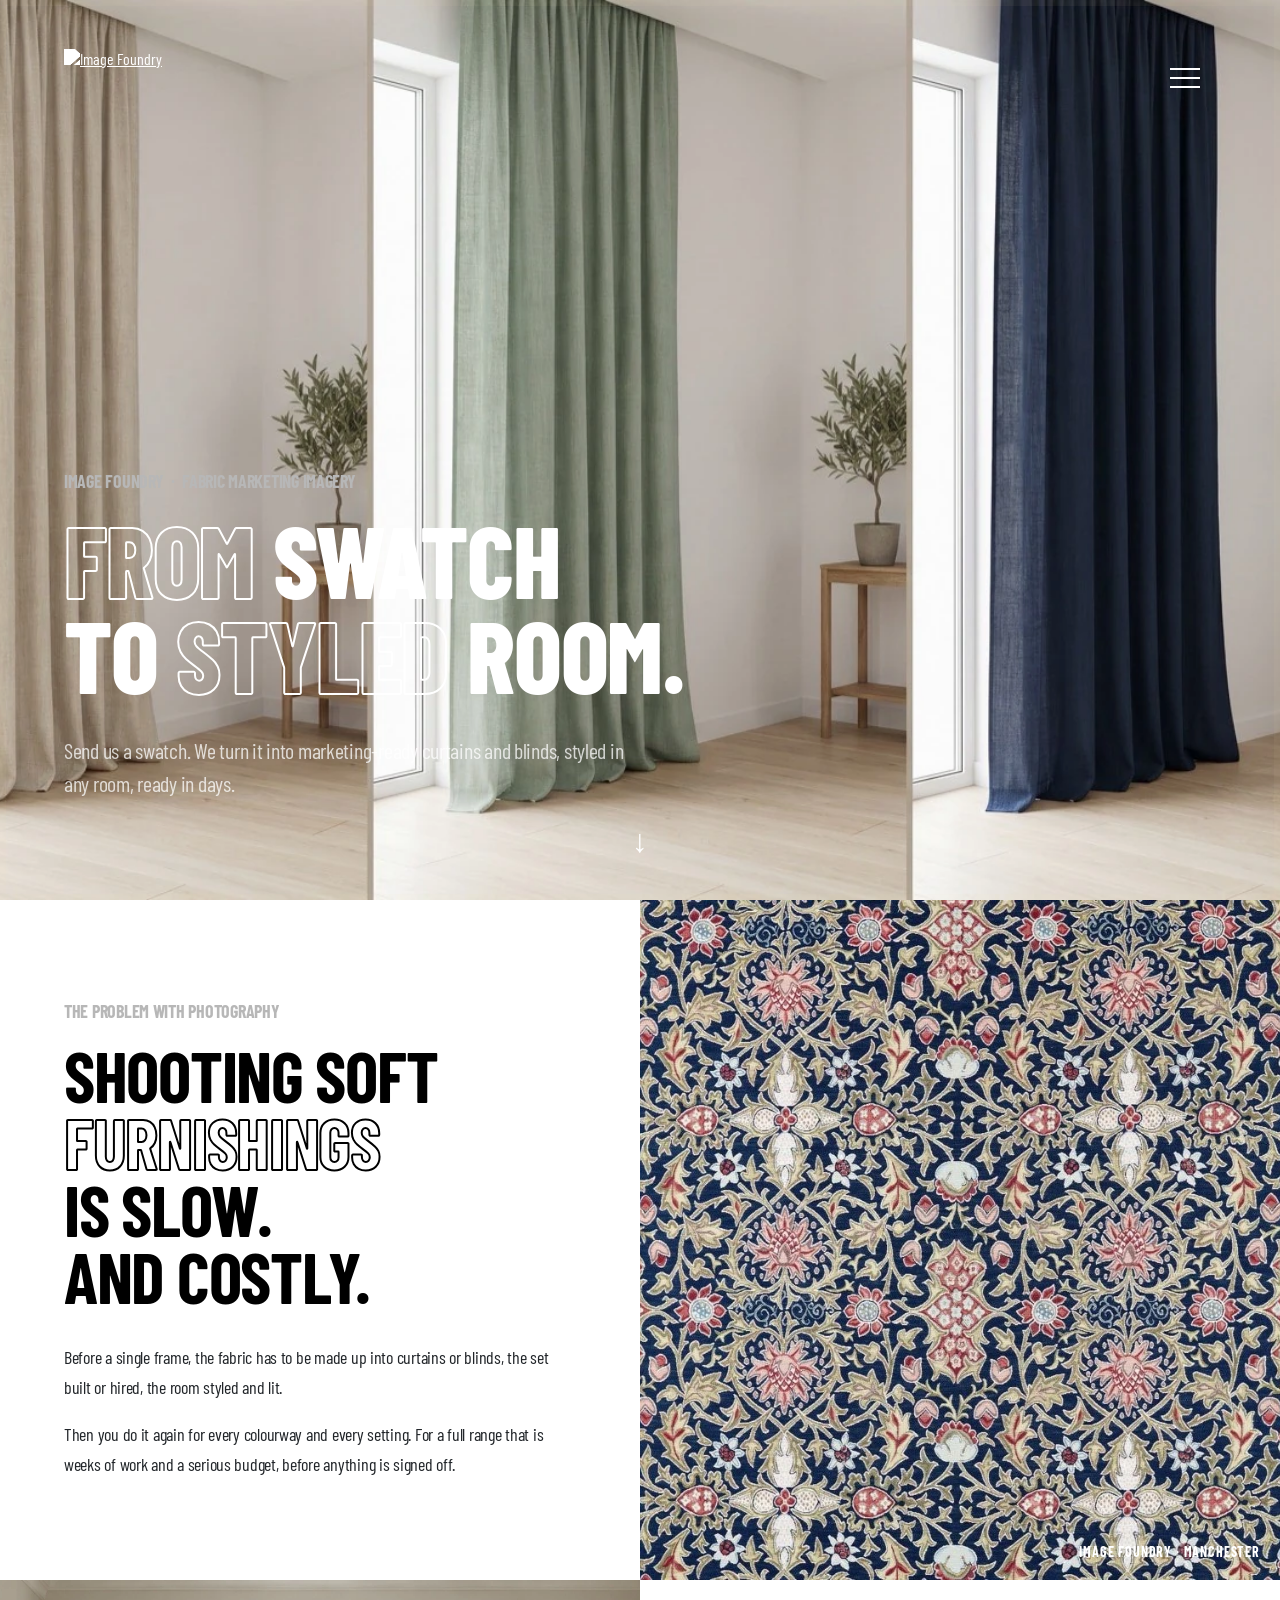
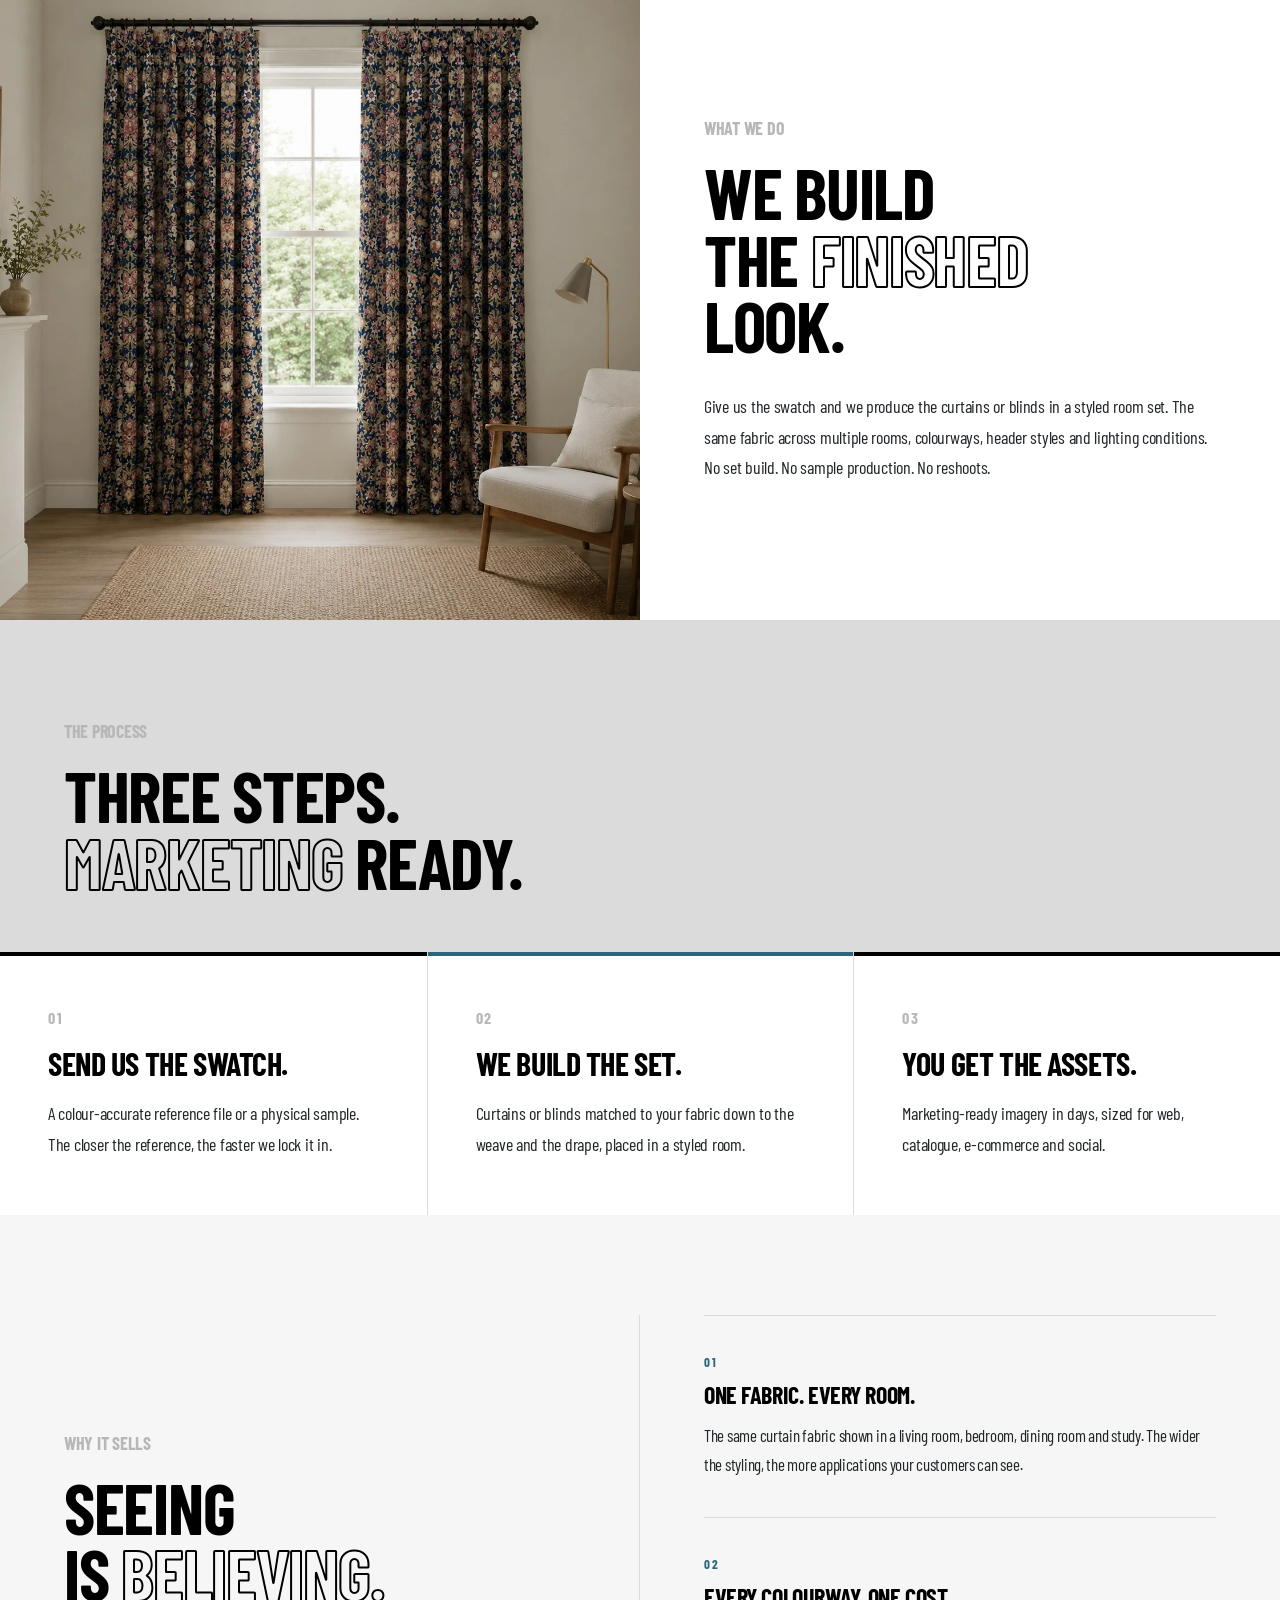
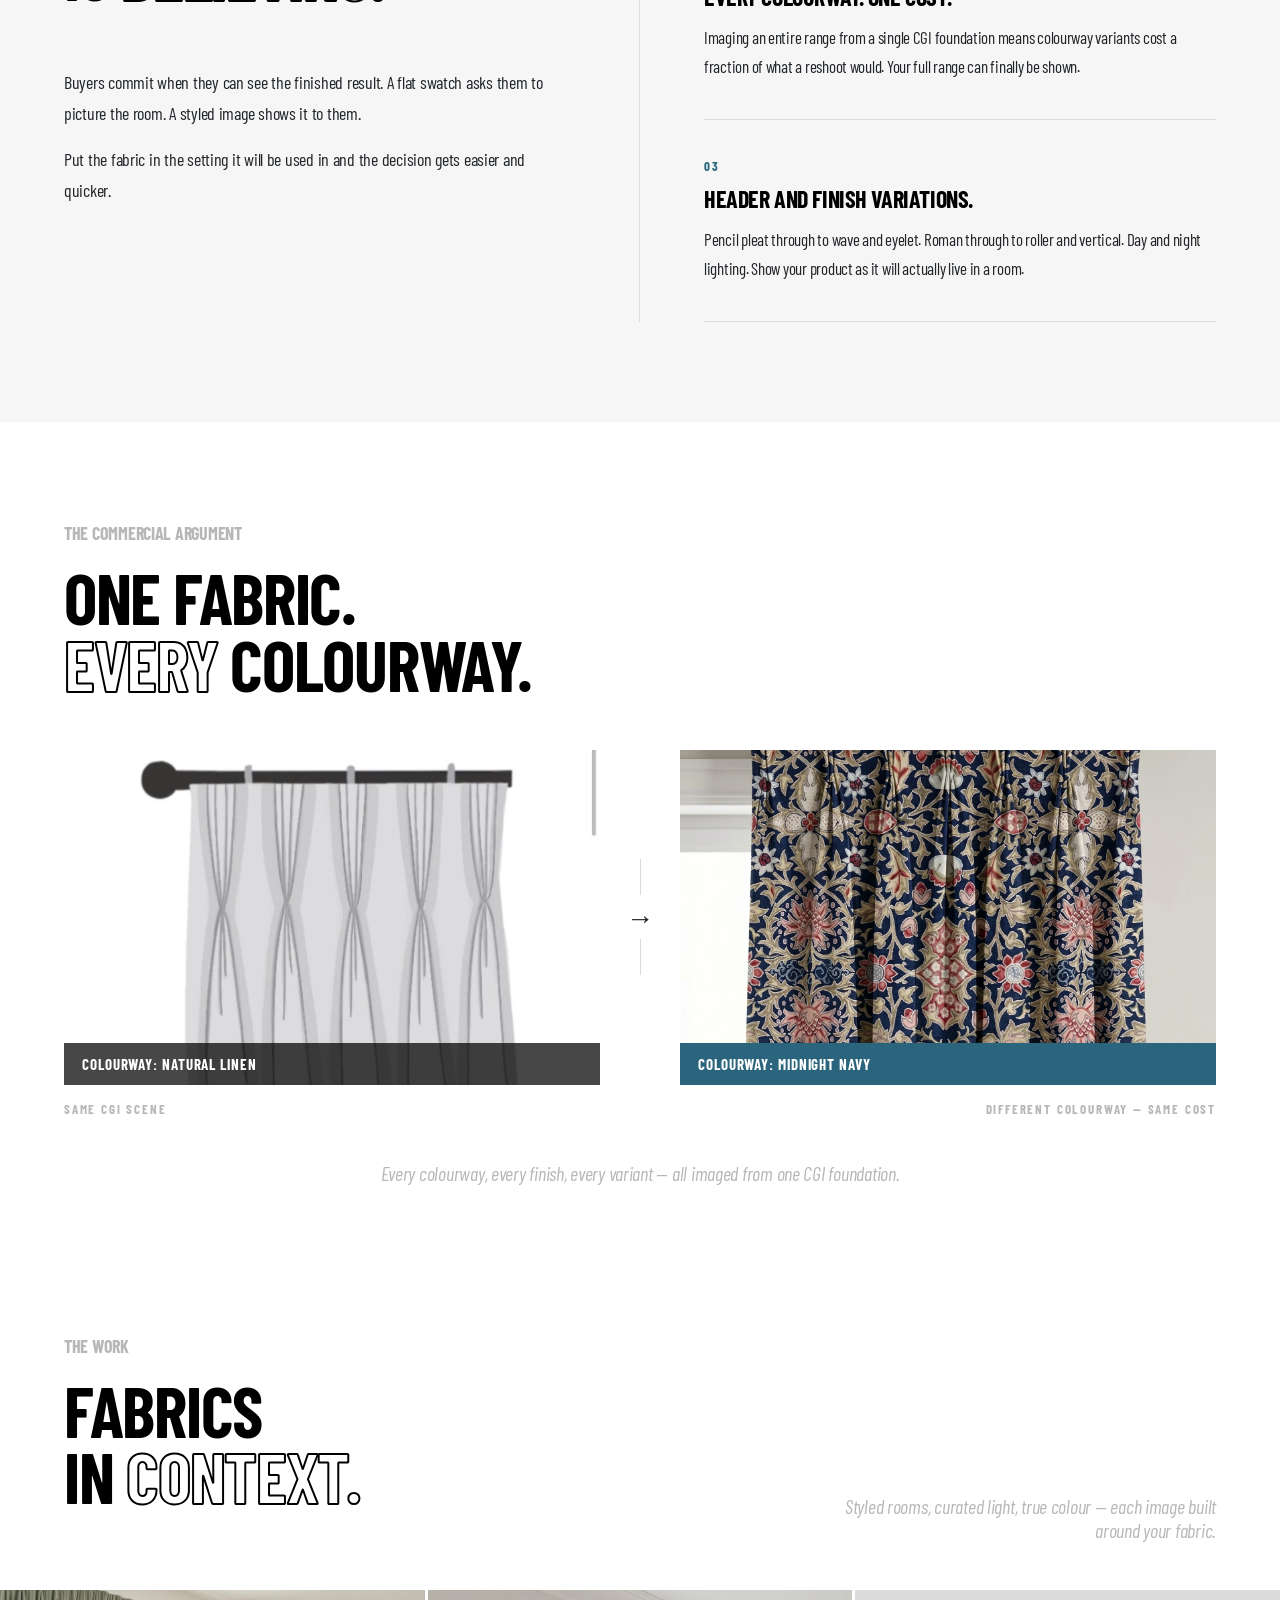
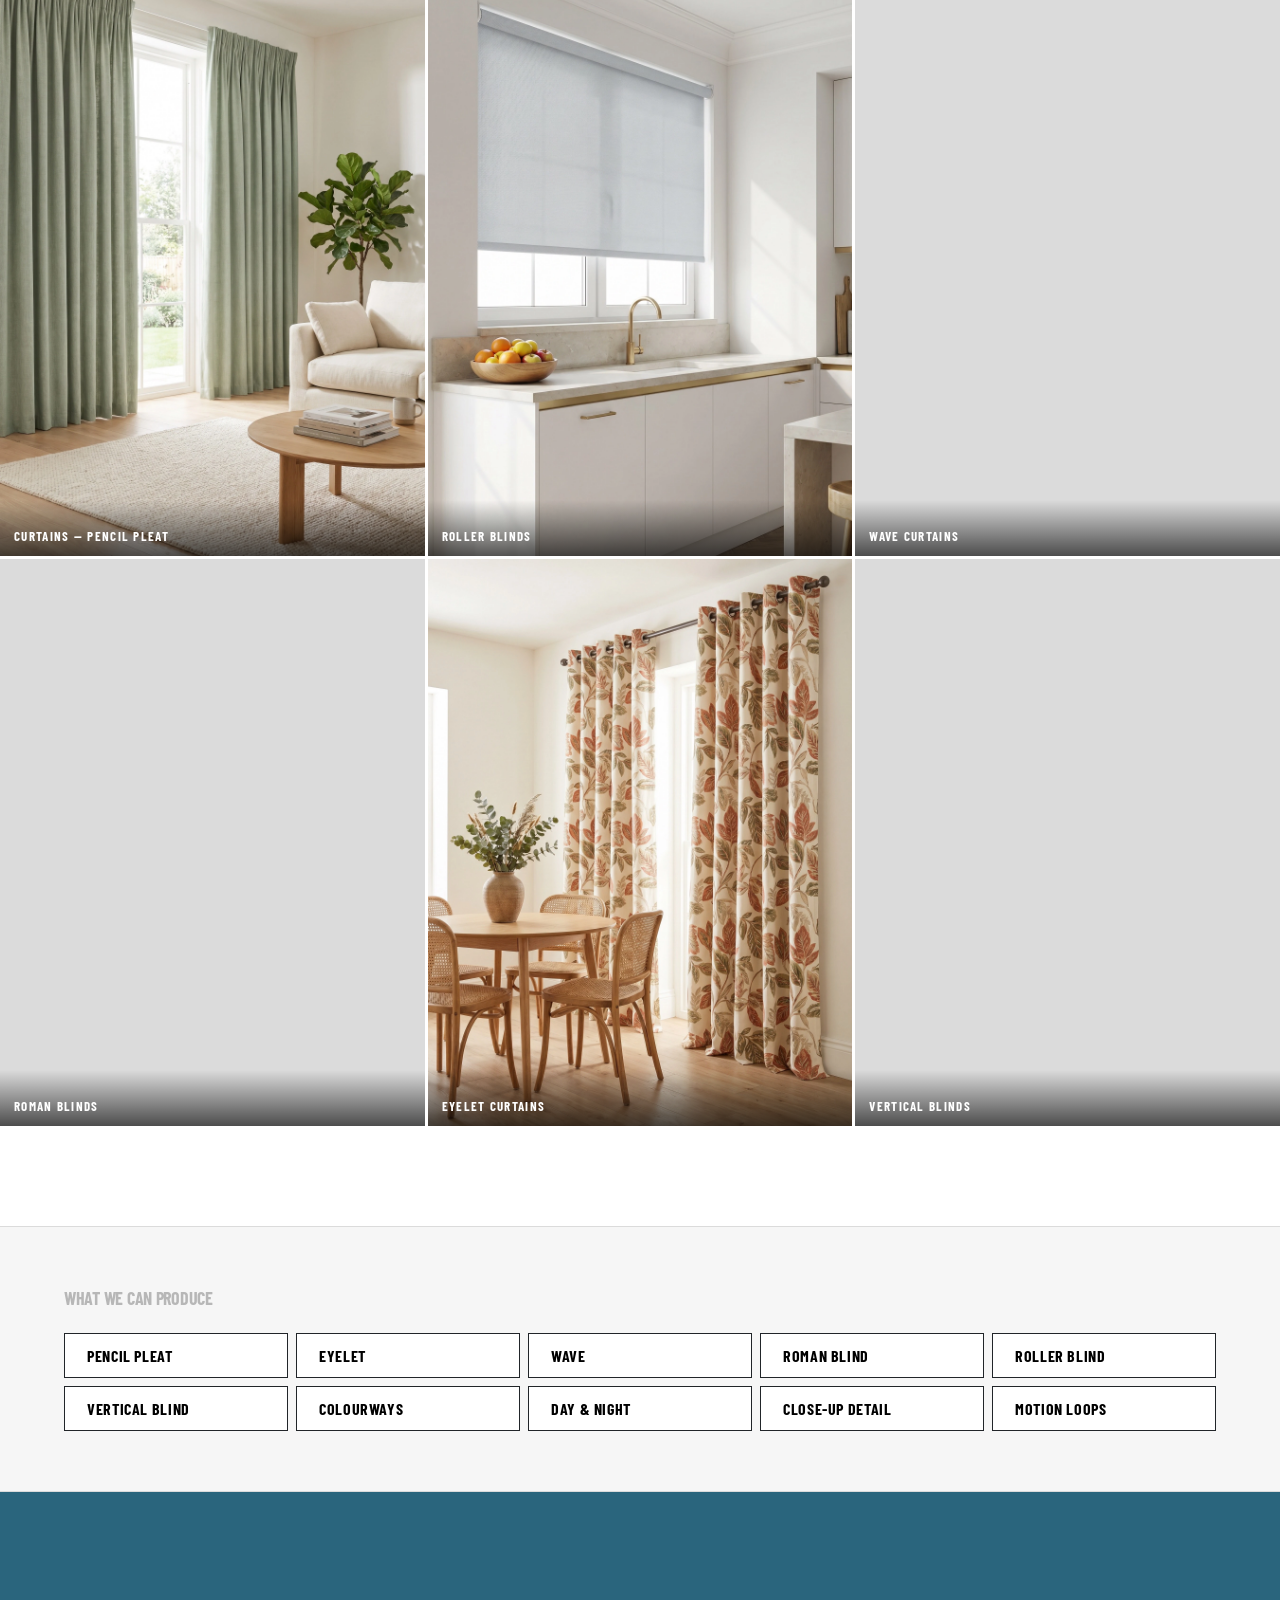
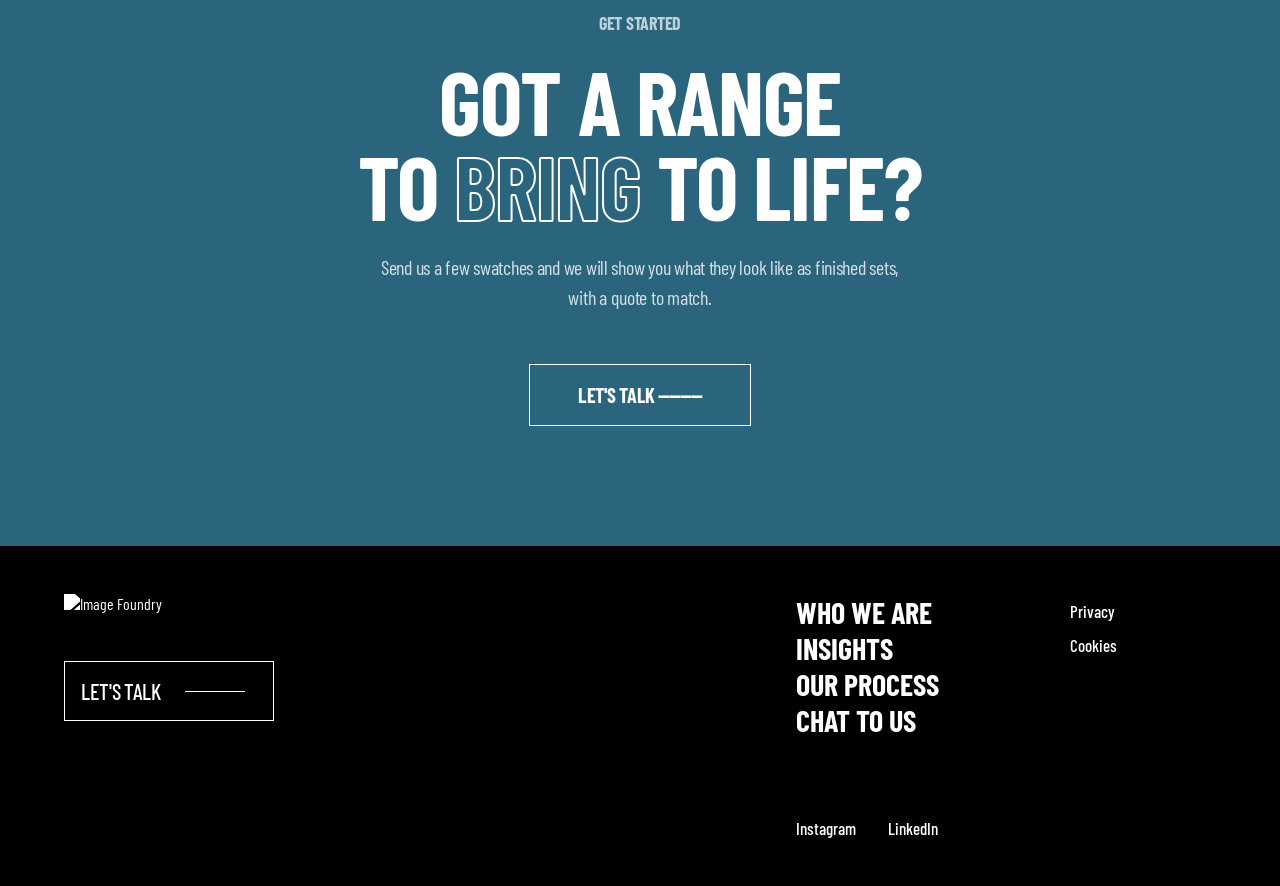
==== commit ac13d023: "Remove View project overlay from gallery" ====
--- a/index.html
+++ b/index.html
@@ -254,42 +254,42 @@
       <div class="gi-inner">
         <img src="images/2-PENC~1.webp" loading="lazy" decoding="async" alt="Pencil Pleat curtains — Image Foundry CGI">
         <div class="gi-tag">Curtains — Pencil Pleat</div>
-        <div class="gi-overlay"><span>View project</span></div>
+
       </div>
     </div>
     <div class="gi">
       <div class="gi-inner">
         <img src="images/3-ROLL~1.webp" loading="lazy" decoding="async" alt="Roller Blind — Image Foundry CGI">
         <div class="gi-tag">Roller Blinds</div>
-        <div class="gi-overlay"><span>View project</span></div>
+
       </div>
     </div>
     <div class="gi">
       <div class="gi-inner">
         <img src="images/4-WAVE~1.webp" loading="lazy" decoding="async" alt="Wave curtains — Image Foundry CGI">
         <div class="gi-tag">Wave Curtains</div>
-        <div class="gi-overlay"><span>View project</span></div>
+
       </div>
     </div>
     <div class="gi">
       <div class="gi-inner">
         <img src="images/5-ROMA~1.webp" loading="lazy" decoding="async" alt="Roman Blinds — Image Foundry CGI">
         <div class="gi-tag">Roman Blinds</div>
-        <div class="gi-overlay"><span>View project</span></div>
+
       </div>
     </div>
     <div class="gi">
       <div class="gi-inner">
         <img src="images/6-EYEL~1.webp" loading="lazy" decoding="async" alt="Eyelet curtains — Image Foundry CGI">
         <div class="gi-tag">Eyelet Curtains</div>
-        <div class="gi-overlay"><span>View project</span></div>
+
       </div>
     </div>
     <div class="gi">
       <div class="gi-inner">
         <img src="images/7-VERT~1.webp" loading="lazy" decoding="async" alt="Vertical Blinds — Image Foundry CGI">
         <div class="gi-tag">Vertical Blinds</div>
-        <div class="gi-overlay"><span>View project</span></div>
+
       </div>
     </div>
   </div>
--- a/style.css
+++ b/style.css
@@ -678,7 +678,7 @@
   background: var(--white);
   transition: all 0.18s;
 }
-.sector-link:hover { background: var(--black); color: var(--white); }
+.sector-link { pointer-events: none; cursor: default; }
 
 /* =====================
    S8 — CTA (teal band)
